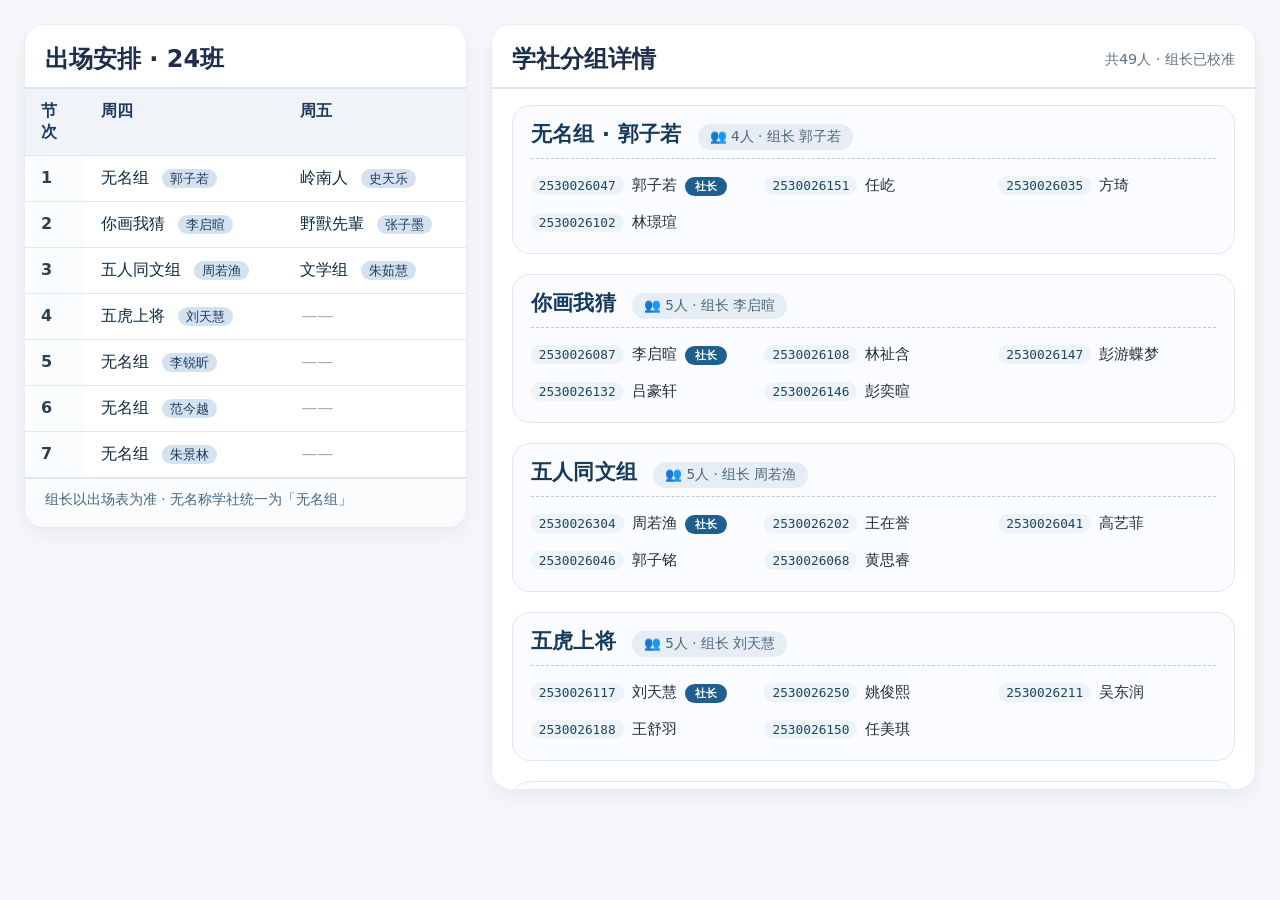
==== index.html @ 10696571 "Rename 出场顺序.html to index.html" ====
<!DOCTYPE html>
<html lang="zh">
<head>
    <meta charset="UTF-8">
    <meta name="viewport" content="width=device-width, initial-scale=1.0">
    <title>1024班 · 学社出场与分组（修正版）</title>
    <style>
        * {
            box-sizing: border-box;
            font-family: system-ui, 'Segoe UI', Roboto, 'Helvetica Neue', sans-serif;
        }
        body {
            background: #f5f7fb;
            margin: 24px;
            display: flex;
            justify-content: center;
        }
        .dashboard {
            max-width: 1400px;
            width: 100%;
            display: flex;
            flex-wrap: wrap;
            gap: 24px;
            align-items: flex-start;
        }
        .schedule-panel {
            flex: 1 1 360px;
            min-width: 320px;
            background: white;
            border-radius: 20px;
            box-shadow: 0 8px 20px rgba(0,0,0,0.05);
            overflow: hidden;
            border: 1px solid #e9eef2;
        }
        .schedule-panel h2 {
            margin: 0;
            padding: 18px 20px 12px;
            font-weight: 600;
            font-size: 1.5rem;
            background: #ffffff;
            border-bottom: 2px solid #dce3e9;
            color: #1e2f4e;
        }
        .schedule-table {
            width: 100%;
            border-collapse: collapse;
            background: white;
        }
        .schedule-table th {
            background: #f0f4f9;
            font-weight: 600;
            color: #1e3a5f;
            padding: 14px 12px;
            font-size: 1rem;
            border-bottom: 2px solid #cbd6e3;
            text-align: left;
        }
        .schedule-table td, .schedule-table th {
            padding: 12px 16px;
            border-bottom: 1px solid #e2e8f0;
            vertical-align: top;
        }
        .schedule-table .time-col {
            font-weight: 600;
            color: #2c3e50;
            width: 60px;
            background-color: #fafcfd;
        }
        .schedule-table .group-name {
            font-weight: 500;
            color: #0b2b40;
        }
        .schedule-table .leader-tag {
            font-size: 0.8rem;
            background: #d4e2f0;
            color: #1e3a5f;
            padding: 2px 8px;
            border-radius: 30px;
            margin-left: 8px;
            white-space: nowrap;
        }
        .empty-cell {
            color: #9aaebb;
            font-style: italic;
        }
        .groups-panel {
            flex: 2 1 600px;
            background: white;
            border-radius: 20px;
            box-shadow: 0 8px 20px rgba(0,0,0,0.05);
            border: 1px solid #e9eef2;
            overflow: hidden;
        }
        .groups-panel h2 {
            margin: 0;
            padding: 18px 20px 12px;
            font-weight: 600;
            font-size: 1.5rem;
            background: #ffffff;
            border-bottom: 2px solid #dce3e9;
            color: #1e2f4e;
            display: flex;
            align-items: center;
            gap: 8px;
        }
        .groups-panel h2 small {
            font-size: 0.9rem;
            font-weight: 400;
            color: #5e7180;
            margin-left: auto;
        }
        .groups-container {
            padding: 16px 20px 24px;
            display: flex;
            flex-direction: column;
            gap: 20px;
            max-height: 700px;
            overflow-y: auto;
        }
        .group-card {
            background: #fafcff;
            border-radius: 18px;
            border: 1px solid #dfe7ef;
            padding: 14px 18px 16px;
        }
        .group-header {
            display: flex;
            align-items: baseline;
            flex-wrap: wrap;
            gap: 8px 16px;
            margin-bottom: 12px;
            border-bottom: 1px dashed #bccbd8;
            padding-bottom: 8px;
        }
        .group-title {
            font-size: 1.3rem;
            font-weight: 700;
            color: #163a5c;
            letter-spacing: 0.3px;
        }
        .group-meta {
            font-size: 0.85rem;
            color: #4a667b;
            background: #e7edf5;
            padding: 4px 12px;
            border-radius: 30px;
        }
        .member-list {
            display: grid;
            grid-template-columns: repeat(auto-fill, minmax(170px, 1fr));
            gap: 8px 16px;
        }
        .member-item {
            display: flex;
            align-items: baseline;
            font-size: 0.95rem;
            padding: 4px 0;
        }
        .member-id {
            font-family: 'SF Mono', 'Menlo', monospace;
            background: #eef3f8;
            padding: 2px 8px;
            border-radius: 20px;
            font-size: 0.8rem;
            color: #1e4660;
            margin-right: 8px;
            white-space: nowrap;
        }
        .member-name {
            font-weight: 500;
            color: #1f2e3c;
        }
        .leader-badge {
            background: #1e5f8e;
            color: white;
            font-size: 0.7rem;
            font-weight: 600;
            padding: 2px 10px;
            border-radius: 30px;
            margin-left: 8px;
            text-transform: uppercase;
            letter-spacing: 0.3px;
        }
        .note-info {
            background: #ecf3fa;
            border-radius: 12px;
            padding: 12px 18px;
            color: #1d4c6e;
            font-size: 0.9rem;
        }
    </style>
</head>
<body>
<div class="dashboard">
    <!-- 左侧：出场表（不变，清晰展示） -->
    <div class="schedule-panel">
        <h2> 出场安排 · 24班</h2>
        <table class="schedule-table">
            <thead>
                <tr><th>节次</th><th>周四</th><th>周五</th></tr>
            </thead>
            <tbody>
                <tr><td class="time-col">1</td><td><span class="group-name">无名组</span> <span class="leader-tag">郭子若</span></td><td><span class="group-name">岭南人</span> <span class="leader-tag">史天乐</span></td></tr>
                <tr><td class="time-col">2</td><td><span class="group-name">你画我猜</span> <span class="leader-tag">李启暄</span></td><td><span class="group-name">野獸先輩</span> <span class="leader-tag">张子墨</span></td></tr>
                <tr><td class="time-col">3</td><td><span class="group-name">五人同文组</span> <span class="leader-tag">周若渔</span></td><td><span class="group-name">文学组</span> <span class="leader-tag">朱茹慧</span></td></tr>
                <tr><td class="time-col">4</td><td><span class="group-name">五虎上将</span> <span class="leader-tag">刘天慧</span></td><td class="empty-cell">——</td></tr>
                <tr><td class="time-col">5</td><td><span class="group-name">无名组</span> <span class="leader-tag">李锐昕</span></td><td class="empty-cell">——</td></tr>
                <tr><td class="time-col">6</td><td><span class="group-name">无名组</span> <span class="leader-tag">范今越</span></td><td class="empty-cell">——</td></tr>
                <tr><td class="time-col">7</td><td><span class="group-name">无名组</span> <span class="leader-tag">朱景林</span></td><td class="empty-cell">——</td></tr>
            </tbody>
        </table>
        <div style="padding: 12px 20px 18px; color: #436684; font-size: 0.85rem; background: #f9fbfd; border-top: 1px solid #dfe6ed;">
             组长以出场表为准 · 无名称学社统一为「无名组」
        </div>
    </div>

    <!-- 右侧：分组详情（修正版） -->
    <div class="groups-panel">
        <h2>
             学社分组详情
            <small>共49人 · 组长已校准</small>
        </h2>
        <div class="groups-container" id="groupsContainer"></div>
    </div>
</div>

<script>
    (function() {
        // ----- 原始数据 (完全依据Excel) -----
        const rawGroups = [
            { society: "文学组", members: [
                { id: "2530026309", name: "周宇鸣", isLeader: true },
                { id: "2530026225", name: "肖高骏", isLeader: false },
                { id: "2530026212", name: "吴昊罡", isLeader: false },
                { id: "2530026316", name: "朱茹慧", isLeader: false },
                { id: "2530026025", name: "代其函", isLeader: false }
            ]},
            { society: "五人同文组", members: [
                { id: "2530026304", name: "周若渔", isLeader: true },
                { id: "2530026202", name: "王在誉", isLeader: false },
                { id: "2530026041", name: "高艺菲", isLeader: false },
                { id: "2530026046", name: "郭子铭", isLeader: false },
                { id: "2530026068", name: "黄思睿", isLeader: false }
            ]},
            { society: "野獸先輩组", members: [
                { id: "2530026291", name: "张子墨", isLeader: true },
                { id: "2530026258", name: "游匡锐", isLeader: false },
                { id: "2530026272", name: "张景皓", isLeader: false },
                { id: "2530026074", name: "黄子轩", isLeader: false },
                { id: "2530026218", name: "吴席之", isLeader: false }
            ]},
            { society: "你画我猜", members: [
                { id: "2530026087", name: "李启暄", isLeader: true },
                { id: "2530026108", name: "林祉含", isLeader: false },
                { id: "2530026147", name: "彭游蝶梦", isLeader: false },
                { id: "2530026132", name: "吕豪轩", isLeader: false },
                { id: "2530026146", name: "彭奕暄", isLeader: false }
            ]},
            { society: "五虎上将", members: [
                { id: "2530026117", name: "刘天慧", isLeader: true },
                { id: "2530026250", name: "姚俊熙", isLeader: false },
                { id: "2530026211", name: "吴东润", isLeader: false },
                { id: "2530026188", name: "王舒羽", isLeader: false },
                { id: "2530026150", name: "任美琪", isLeader: false }
            ]},
            // 待定组1: 范今越(原社长)、钟菁等
            { society: "待定", members: [
                { id: "2530026033", name: "范今越", isLeader: true },
                { id: "2530031422", name: "钟菁", isLeader: false },
                { id: "2530026257", name: "尹茜雯", isLeader: false },
                { id: "2530026015", name: "陈思豫", isLeader: false },
                { id: "2530026003", name: "敖玮", isLeader: false },
                { id: "2430026167", name: "彭希悦", isLeader: false }
            ]},
            // 待定组2: 万靖然(原社长)、朱景林等
            { society: "待定", members: [
                { id: "2530026178", name: "万靖然", isLeader: true },
                { id: "2530026318", name: "朱耀林", isLeader: false },
                { id: "2530026217", name: "吴庭宇", isLeader: false },
                { id: "2530026171", name: "田皓祯", isLeader: false },
                { id: "2530026270", name: "张颢曦", isLeader: false },
                { id: "2530026315", name: "朱景林", isLeader: false }
            ]},
            { society: "岭南人", members: [
                { id: "2530026161", name: "史天乐", isLeader: true },
                { id: "2530026184", name: "王楷翔", isLeader: false },
                { id: "2530026221", name: "夏瑞", isLeader: false },
                { id: "2530026276", name: "张瑞轩", isLeader: false },
                { id: "2530026307", name: "周奕柯", isLeader: false },
                { id: "2530026168", name: "唐嘉聪", isLeader: false }
            ]},
            // 待定组3: 郭子若(原社长)、任屹等
            { society: "待定", members: [
                { id: "2530026047", name: "郭子若", isLeader: true },
                { id: "2530026151", name: "任屹", isLeader: false },
                { id: "2530026035", name: "方琦", isLeader: false },
                { id: "2530026102", name: "林璟瑄", isLeader: false }
            ]},
            // 无学社名称: 李钥昕、童扬智
            { society: "", members: [
                { id: "2530026088", name: "李钥昕", isLeader: false },
                { id: "2530026175", name: "童扬智", isLeader: false }
            ]}
        ];

        // ----- 出场表 (核心权威) -----
        const schedule = [
            { day: '周四', slot: 1, groupLabel: '无名组', leaderName: '郭子若' },
            { day: '周四', slot: 2, groupLabel: '你画我猜', leaderName: '李启暄' },
            { day: '周四', slot: 3, groupLabel: '五人同文组', leaderName: '周若渔' },
            { day: '周四', slot: 4, groupLabel: '五虎上将', leaderName: '刘天慧' },
            { day: '周四', slot: 5, groupLabel: '无名组', leaderName: '李锐昕' },   // 注意：李锐昕学号2530026088，原在无学社组
            { day: '周四', slot: 6, groupLabel: '无名组', leaderName: '范今越' },
            { day: '周四', slot: 7, groupLabel: '无名组', leaderName: '朱景林' },
            { day: '周五', slot: 1, groupLabel: '岭南人', leaderName: '史天乐' },
            { day: '周五', slot: 2, groupLabel: '野獸先輩', leaderName: '张子墨' },
            { day: '周五', slot: 3, groupLabel: '文学组', leaderName: '朱茹慧' }
        ];

        // ---------- 构建姓名到成员对象的映射 ----------
        const allMembersMap = new Map();  // name -> { id, name, originalSociety, originalIsLeader }
        rawGroups.forEach(g => {
            g.members.forEach(m => {
                allMembersMap.set(m.name, {
                    id: m.id,
                    name: m.name,
                    originalSociety: g.society,
                    originalIsLeader: m.isLeader
                });
            });
        });

        // 辅助：根据组长姓名找到其所在的原始小组（返回该组所有成员）
        function findOriginalGroupByLeader(leaderName) {
            for (let g of rawGroups) {
                if (g.members.some(m => m.name === leaderName)) {
                    return g;
                }
            }
            return null;
        }

        const finalGroups = [];
        const usedNames = new Set();  // 已分配到某个出场组的成员

        // ---------- 处理出场表：每个出场创建一个小组 ----------
        schedule.forEach(item => {
            const leader = item.leaderName;
            const displayLabel = item.groupLabel; // "无名组" / "你画我猜" 等

            // 找到组长所在的原始组
            const sourceGroup = findOriginalGroupByLeader(leader);
            
            let groupMembers = [];
            let finalDisplayName = displayLabel;

            if (sourceGroup) {
                // 使用原始组所有成员，并重新设定组长为当前leader
                groupMembers = sourceGroup.members.map(m => ({
                    id: m.id,
                    name: m.name,
                    isLeader: (m.name === leader)   // 以出场表为准
                }));

                // 若原始学社为“待定”或空字符串，统一显示为“无名组 · 组长名”
                if (sourceGroup.society === '待定' || sourceGroup.society === '') {
                    finalDisplayName = `无名组 · ${leader}`;
                } 
            } else {
                // 极端情况：组长不在任何组中（如李锐昕单独出现），则创建只包含组长本人的组，并尝试补充未分配的同原始组成员
                const memberInfo = allMembersMap.get(leader);
                if (memberInfo) {
                    groupMembers = [{ id: memberInfo.id, name: leader, isLeader: true }];
                    // 尝试将与该组长同属一个空白学社的其他未分配成员拉进来（比如李钥昕和童扬智原本一组）
                    const blankGroup = rawGroups.find(g => g.society === '' && g.members.some(m => m.name === leader));
                    if (blankGroup) {
                        blankGroup.members.forEach(m => {
                            if (!usedNames.has(m.name) && m.name !== leader) {
                                groupMembers.push({ id: m.id, name: m.name, isLeader: false });
                            }
                        });
                    }
                } else {
                    console.warn(`组长 ${leader} 在总名单中不存在`);
                    return;
                }
                finalDisplayName = `无名组 · ${leader}`;
            }

            // 标记这些成员已使用
            groupMembers.forEach(m => usedNames.add(m.name));

            finalGroups.push({
                displayName: finalDisplayName,
                members: groupMembers,
                leaderName: leader,
                isFromSchedule: true
            });
        });

        // ---------- 处理剩余未出场成员 ----------
        const remainingMembers = [];
        for (let [name, info] of allMembersMap.entries()) {
            if (!usedNames.has(name)) {
                remainingMembers.push({
                    id: info.id,
                    name: info.name,
                    originalSociety: info.originalSociety,
                    isLeader: info.originalIsLeader
                });
            }
        }

        // 按原始学社聚合剩余成员
        const remainingBySociety = new Map();
        remainingMembers.forEach(m => {
            const soc = m.originalSociety || '未分组';
            if (!remainingBySociety.has(soc)) {
                remainingBySociety.set(soc, []);
            }
            remainingBySociety.get(soc).push(m);
        });

        for (let [soc, members] of remainingBySociety.entries()) {
            if (members.length === 0) continue;
            // 保留原始组长标记
            const leaderMember = members.find(m => m.isLeader) || members[0];
            let display = (soc === '待定' || soc === '未分组') ? `无名组 · ${leaderMember.name}` : soc;
            finalGroups.push({
                displayName: display,
                members: members.map(m => ({ ...m, isLeader: m.name === leaderMember.name })),
                leaderName: leaderMember.name,
                isRemainder: true
            });
        }

      

        // 特殊修正：范今越组应显示为“无名组 · 范今越”，成员必须包含钟菁等人（已包含）
        // 李锐昕组：因李锐昕不在任何常规组，已单独成组，组员包括李钥昕、童扬智，命名为“无名组 · 李锐昕”

        // ---------- 渲染 ----------
        function render() {
            const container = document.getElementById('groupsContainer');
            // 排序：出场组优先，剩余组在后
            const sorted = [...finalGroups].sort((a, b) => {
                if (a.isFromSchedule && !b.isFromSchedule) return -1;
                if (!a.isFromSchedule && b.isFromSchedule) return 1;
                return 0;
            });

            let html = '';
            sorted.forEach(group => {
                const members = group.members;
                if (!members.length) return;
                const leader = members.find(m => m.isLeader) || members[0];
                
                let membersHtml = '';
                members.forEach(m => {
                    membersHtml += `
                        <div class="member-item">
                            <span class="member-id">${m.id}</span>
                            <span class="member-name">${m.name}</span>
                            ${m.isLeader ? '<span class="leader-badge">社长</span>' : ''}
                        </div>
                    `;
                });

                html += `
                    <div class="group-card">
                        <div class="group-header">
                            <span class="group-title">${group.displayName}</span>
                            <span class="group-meta">👥 ${members.length}人 · 组长 ${leader.name}</span>
                        </div>
                        <div class="member-list">${membersHtml}</div>
                    </div>
                `;
            });

            const total = finalGroups.reduce((s, g) => s + g.members.length, 0);
         
            container.innerHTML = html;
        }

        render();
    })();
</script>
</body>
</html>
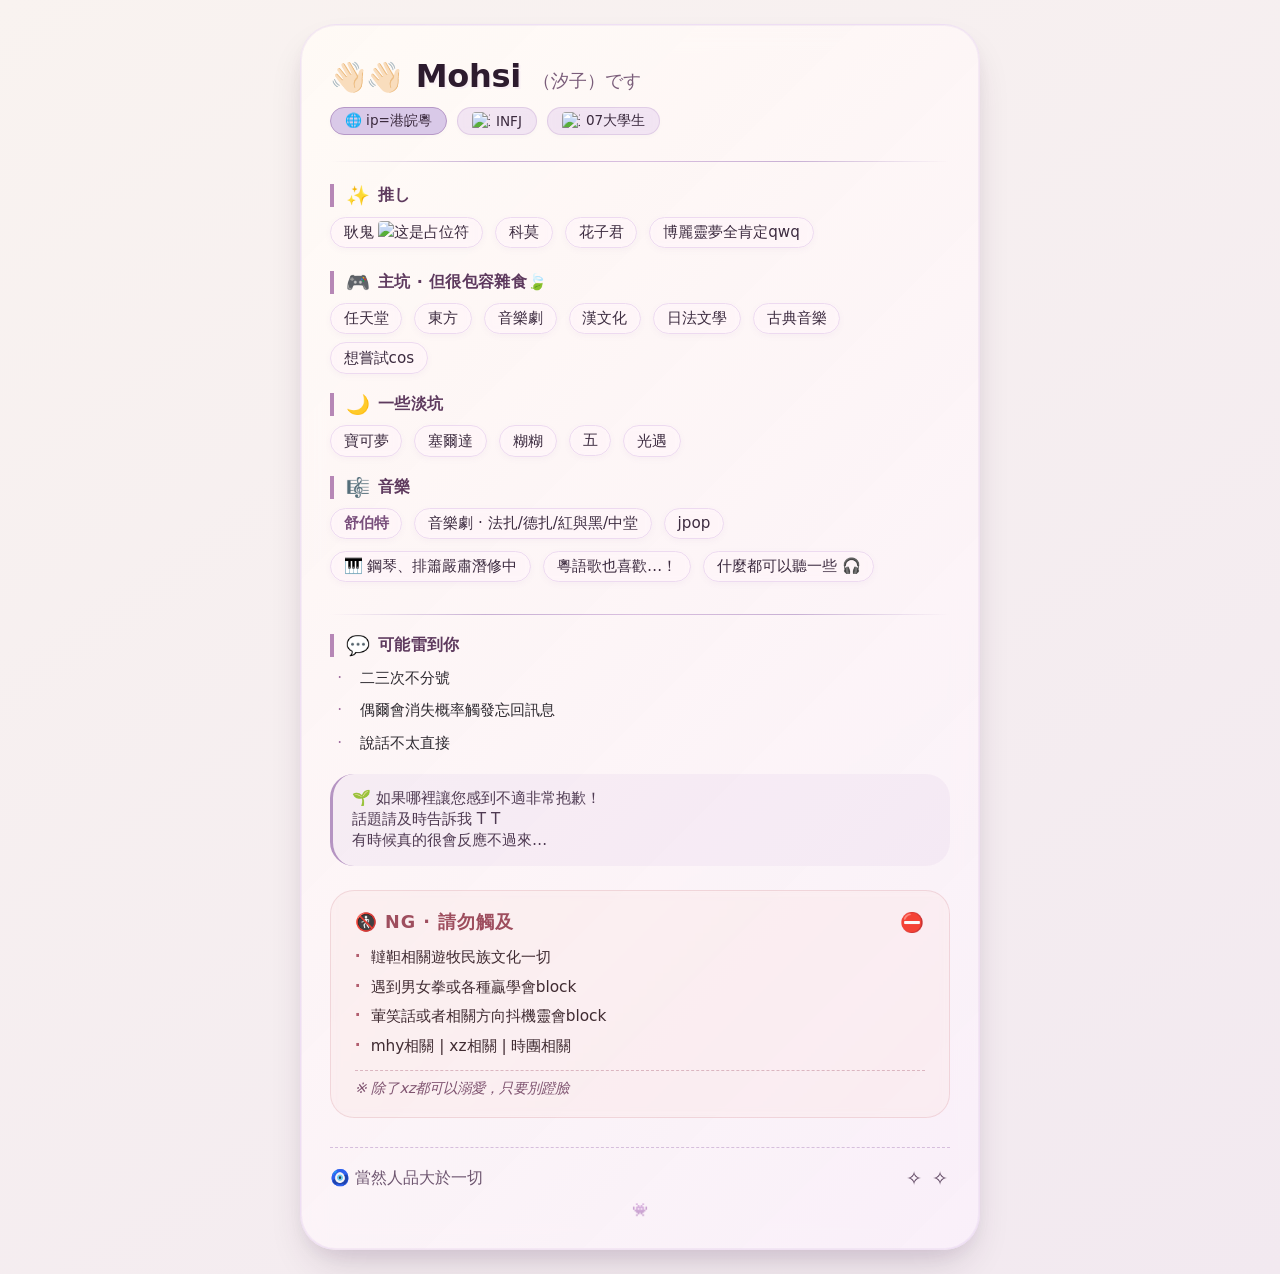
==== commit d1f71c08: "Update index.html" ====
--- a/index.html
+++ b/index.html
@@ -1,489 +1,475 @@
 <!DOCTYPE html>
 <html lang="zh">
 <head>
-    <meta charset="UTF-8">
-    <meta name="viewport" content="width=device-width, initial-scale=1.0">
-    <title>1024班 · 学社出场与分组（修正版）</title>
+  <meta charset="UTF-8">
+  <meta name="viewport" content="width=device-width, initial-scale=1.0, maximum-scale=1.0, user-scalable=yes">
+  <title>Mohsi · 汐子 · 属性条</title>
+<link href="装饰.css"rel ="stylesheet" type="text/css"/>
     <style>
-        * {
-            box-sizing: border-box;
-            font-family: system-ui, 'Segoe UI', Roboto, 'Helvetica Neue', sans-serif;
-        }
-        body {
-            background: #f5f7fb;
-            margin: 24px;
-            display: flex;
-            justify-content: center;
-        }
-        .dashboard {
-            max-width: 1400px;
-            width: 100%;
-            display: flex;
-            flex-wrap: wrap;
-            gap: 24px;
-            align-items: flex-start;
-        }
-        .schedule-panel {
-            flex: 1 1 360px;
-            min-width: 320px;
-            background: white;
-            border-radius: 20px;
-            box-shadow: 0 8px 20px rgba(0,0,0,0.05);
-            overflow: hidden;
-            border: 1px solid #e9eef2;
-        }
-        .schedule-panel h2 {
-            margin: 0;
-            padding: 18px 20px 12px;
-            font-weight: 600;
-            font-size: 1.5rem;
-            background: #ffffff;
-            border-bottom: 2px solid #dce3e9;
-            color: #1e2f4e;
-        }
-        .schedule-table {
-            width: 100%;
-            border-collapse: collapse;
-            background: white;
-        }
-        .schedule-table th {
-            background: #f0f4f9;
-            font-weight: 600;
-            color: #1e3a5f;
-            padding: 14px 12px;
-            font-size: 1rem;
-            border-bottom: 2px solid #cbd6e3;
-            text-align: left;
-        }
-        .schedule-table td, .schedule-table th {
-            padding: 12px 16px;
-            border-bottom: 1px solid #e2e8f0;
-            vertical-align: top;
-        }
-        .schedule-table .time-col {
-            font-weight: 600;
-            color: #2c3e50;
-            width: 60px;
-            background-color: #fafcfd;
-        }
-        .schedule-table .group-name {
-            font-weight: 500;
-            color: #0b2b40;
-        }
-        .schedule-table .leader-tag {
-            font-size: 0.8rem;
-            background: #d4e2f0;
-            color: #1e3a5f;
-            padding: 2px 8px;
-            border-radius: 30px;
-            margin-left: 8px;
-            white-space: nowrap;
-        }
-        .empty-cell {
-            color: #9aaebb;
-            font-style: italic;
-        }
-        .groups-panel {
-            flex: 2 1 600px;
-            background: white;
-            border-radius: 20px;
-            box-shadow: 0 8px 20px rgba(0,0,0,0.05);
-            border: 1px solid #e9eef2;
-            overflow: hidden;
-        }
-        .groups-panel h2 {
-            margin: 0;
-            padding: 18px 20px 12px;
-            font-weight: 600;
-            font-size: 1.5rem;
-            background: #ffffff;
-            border-bottom: 2px solid #dce3e9;
-            color: #1e2f4e;
-            display: flex;
-            align-items: center;
-            gap: 8px;
-        }
-        .groups-panel h2 small {
-            font-size: 0.9rem;
-            font-weight: 400;
-            color: #5e7180;
-            margin-left: auto;
-        }
-        .groups-container {
-            padding: 16px 20px 24px;
-            display: flex;
-            flex-direction: column;
-            gap: 20px;
-            max-height: 700px;
-            overflow-y: auto;
-        }
-        .group-card {
-            background: #fafcff;
-            border-radius: 18px;
-            border: 1px solid #dfe7ef;
-            padding: 14px 18px 16px;
-        }
-        .group-header {
-            display: flex;
-            align-items: baseline;
-            flex-wrap: wrap;
-            gap: 8px 16px;
-            margin-bottom: 12px;
-            border-bottom: 1px dashed #bccbd8;
-            padding-bottom: 8px;
-        }
-        .group-title {
-            font-size: 1.3rem;
-            font-weight: 700;
-            color: #163a5c;
-            letter-spacing: 0.3px;
-        }
-        .group-meta {
-            font-size: 0.85rem;
-            color: #4a667b;
-            background: #e7edf5;
-            padding: 4px 12px;
-            border-radius: 30px;
-        }
-        .member-list {
-            display: grid;
-            grid-template-columns: repeat(auto-fill, minmax(170px, 1fr));
-            gap: 8px 16px;
-        }
-        .member-item {
-            display: flex;
-            align-items: baseline;
-            font-size: 0.95rem;
-            padding: 4px 0;
-        }
-        .member-id {
-            font-family: 'SF Mono', 'Menlo', monospace;
-            background: #eef3f8;
-            padding: 2px 8px;
-            border-radius: 20px;
-            font-size: 0.8rem;
-            color: #1e4660;
-            margin-right: 8px;
-            white-space: nowrap;
-        }
-        .member-name {
-            font-weight: 500;
-            color: #1f2e3c;
-        }
-        .leader-badge {
-            background: #1e5f8e;
-            color: white;
-            font-size: 0.7rem;
-            font-weight: 600;
-            padding: 2px 10px;
-            border-radius: 30px;
-            margin-left: 8px;
-            text-transform: uppercase;
-            letter-spacing: 0.3px;
-        }
-        .note-info {
-            background: #ecf3fa;
-            border-radius: 12px;
-            padding: 12px 18px;
-            color: #1d4c6e;
-            font-size: 0.9rem;
-        }
+        
+    * {
+      margin: 0;
+      padding: 0;
+      box-sizing: border-box;
+    }
+
+    body {
+      background: linear-gradient(145deg, #f9f3f0 0%, #f2e9f0 100%);
+      min-height: 100vh;
+      display: flex;
+      align-items: center;
+      justify-content: center;
+      font-family: 'Inter', 'Noto Sans TC', 'Segoe UI', 'Helvetica Neue', system-ui, sans-serif;
+      padding: 1.5rem;
+      margin: 0;
+    }
+
+    /* 主卡片 —— 温柔、通透、带一点点灵梦式的结界感 */
+    .profile-card {
+      max-width: 680px;
+      width: 100%;
+      background: rgba(255, 255, 255, 0.85);
+      backdrop-filter: blur(12px);
+      -webkit-backdrop-filter: blur(12px);
+      background: linear-gradient(135deg, rgba(255, 250, 245, 0.95) 0%, rgba(250, 240, 250, 0.9) 100%);
+      border-radius: 36px;
+      box-shadow: 0 20px 40px -12px rgba(60, 30, 60, 0.2), 0 8px 24px -8px rgba(100, 60, 120, 0.1), 0 0 0 1px rgba(200, 170, 220, 0.15) inset;
+      padding: 2rem 1.8rem 2rem 1.8rem;
+      transition: all 0.2s ease;
+      border: 1px solid rgba(210, 180, 230, 0.3);
+    }
+
+    /* 所有标题样式一致 */
+    .section-title {
+      font-weight: 600;
+      font-size: 1rem;
+      letter-spacing: 0.02em;
+      margin-bottom: 0.6rem;
+      color: #5e3a5e;
+      display: flex;
+      align-items: center;
+      gap: 8px;
+      border-left: 4px solid #b687b6;
+      padding-left: 12px;
+    }
+
+    .section-title i {
+      font-style: normal;
+      font-size: 1.2rem;
+    }
+
+    /* 头部区域：名字 + 基本身份 */
+    .header-row {
+      display: flex;
+      flex-wrap: wrap;
+      align-items: baseline;
+      justify-content: space-between;
+      margin-bottom: 0.75rem;
+    }
+
+    .name-pronounce {
+      display: flex;
+      flex-wrap: wrap;
+      align-items: baseline;
+      gap: 6px 10px;
+    }
+
+    .main-name {
+      font-size: 2rem;
+      font-weight: 600;
+      color: #2d1b2e;
+      line-height: 1.2;
+      letter-spacing: -0.01em;
+      text-shadow: 2px 2px 0 rgba(230, 200, 240, 0.2);
+    }
+
+    .sub-name {
+      font-size: 1.1rem;
+      font-weight: 400;
+      color: #7a5d7a;
+      margin-left: 2px;
+    }
+
+    .wave-emoji {
+      font-size: 1.8rem;
+      margin-right: 4px;
+    }
+
+    .badge-group {
+      display: flex;
+      flex-wrap: wrap;
+      align-items: center;
+      gap: 8px 10px;
+      margin-top: 4px;
+    }
+
+    .badge {
+      background: rgba(230, 210, 240, 0.5);
+      backdrop-filter: blur(4px);
+      -webkit-backdrop-filter: blur(4px);
+      padding: 4px 14px;
+      border-radius: 40px;
+      font-size: 0.85rem;
+      font-weight: 500;
+      color: #3b2a3e;
+      border: 1px solid rgba(170, 130, 190, 0.25);
+      box-shadow: 0 2px 4px rgba(0,0,0,0.02);
+      white-space: nowrap;
+      display: inline-flex;
+      align-items: center;
+      gap: 6px;
+    }
+
+    /* 校徽图片样式 — 与文字自然对齐 */
+    .badge-logo {
+      width: 18px;
+      height: 18px;
+      object-fit: contain;
+      border-radius: 4px;  /* 若校徽为方形可微调 */
+      vertical-align: middle;
+    }
+
+    .ip-badge {
+      background: #d9c9e8;
+      border-color: #b698c7;
+    }
+
+    /* 分隔线 — 纤细但存在感刚好 */
+    .divider {
+      margin: 1.6rem 0 1.4rem 0;
+      height: 1px;
+      background: linear-gradient(90deg, transparent, #c8b0d4, #dac0e0, #c8b0d4, transparent);
+      border: 0;
+    }
+
+    /* 兴趣标签组 — 像浮在纸上的小贴纸 */
+    .tag-cloud {
+      display: flex;
+      flex-wrap: wrap;
+      align-items: center;
+      gap: 8px 12px;
+      margin-bottom: 0.2rem;
+    }
+
+    .tag-item {
+      background: rgba(255, 245, 250, 0.7);
+      padding: 0.2rem 0.8rem;
+      border-radius: 30px;
+      font-size: 0.95rem;
+      color: #3d2c40;
+      border: 1px solid #eddaf0;
+      backdrop-filter: blur(4px);
+      -webkit-backdrop-filter: blur(4px);
+      box-shadow: 0 2px 6px rgba(140, 90, 150, 0.05);
+      transition: all 0.1s ease;
+      line-height: 1.5;
+    }
+
+    .tag-item strong {
+      font-weight: 600;
+      color: #794f7c;
+    }
+
+    /* 特殊箭头符号保留原样 */
+    .arrow-bullet {
+      margin-right: 4px;
+      font-size: 1.1em;
+    }
+
+    /* 列表块（雷区 / 提示） */
+    .note-list {
+      list-style: none;
+      margin-top: 0.25rem;
+    }
+
+    .note-list li {
+      margin-bottom: 0.6rem;
+      display: flex;
+      align-items: flex-start;
+      gap: 10px;
+      font-size: 0.96rem;
+      color: #2e2a30;
+      line-height: 1.5;
+    }
+
+    .bullet-icon {
+      display: inline-block;
+      width: 20px;
+      text-align: center;
+      color: #a170a1;
+      font-weight: 500;
+    }
+
+    .soft-warning {
+      background: rgba(240, 225, 240, 0.5);
+      border-radius: 18px;
+      padding: 0.2rem 1rem 0.2rem 0.8rem;
+    }
+
+    /* NG区域特殊底色 —— 温柔的红色警示，但保持边界感 */
+    .ng-block {
+      background: rgba(250, 230, 230, 0.4);
+      border-radius: 24px;
+      padding: 1.2rem 1.5rem;
+      margin-top: 0.8rem;
+      margin-bottom: 1.2rem;
+      border: 1px solid rgba(210, 140, 150, 0.25);
+      backdrop-filter: blur(4px);
+    }
+
+    .ng-title {
+      font-weight: 700;
+      color: #9e4e5e;
+      letter-spacing: 1px;
+      margin-bottom: 0.8rem;
+      font-size: 1.1rem;
+      display: flex;
+      align-items: center;
+      gap: 6px;
+    }
+
+    .ng-item {
+      display: flex;
+      margin-bottom: 0.55rem;
+      font-size: 0.96rem;
+      color: #402c32;
+    }
+
+    .ng-marker {
+      color: #b15e6e;
+      margin-right: 10px;
+      font-weight: 600;
+    }
+
+    .ng-footnote {
+      margin-top: 0.8rem;
+      padding-top: 0.5rem;
+      font-size: 0.9rem;
+      color: #7f5470;
+      border-top: 1px dashed #dbb6c0;
+      font-style: italic;
+    }
+
+    /* 道歉/软提示区域 */
+    .apology-text {
+      background: rgba(220, 200, 230, 0.2);
+      padding: 0.9rem 1.2rem;
+      border-radius: 24px;
+      margin: 1.2rem 0 1.5rem 0;
+      font-size: 0.95rem;
+      color: #4f3a52;
+      border-left: 3px solid #b594c2;
+    }
+
+    /* 结尾语 */
+    .footer-note {
+      margin-top: 1.8rem;
+      text-align: right;
+      font-size: 1rem;
+      font-weight: 400;
+      color: #5f4662;
+      border-top: 1px dashed #d6bedd;
+      padding-top: 1.2rem;
+      display: flex;
+      justify-content: space-between;
+      align-items: center;
+    }
+
+    .footer-note span:first-child {
+      font-weight: 500;
+      opacity: 0.9;
+    }
+
+    .footer-note .heart-deco {
+      font-size: 1.2rem;
+      letter-spacing: 2px;
+    }
+
+    /* 响应式小调整 */
+    @media (max-width: 480px) {
+      body {
+        padding: 0.8rem;
+      }
+      .profile-card {
+        padding: 1.5rem 1.2rem;
+        border-radius: 28px;
+      }
+      .main-name {
+        font-size: 1.8rem;
+      }
+      .badge {
+        padding: 4px 10px;
+        font-size: 0.8rem;
+      }
+      .ng-block {
+        padding: 1rem 1.2rem;
+      }
+    }
+
+    /* 保留所有原始箭头/表情 */
+    .preserve-emoji {
+      font-size: 1.1em;
+    }
+
+    /* 用于强制换行但保留格式 */
+    .inline-code {
+      background: transparent;
+    }
+
+    /* 小彩蛋：耿鬼暗影感 */
+    .ghost-glow {
+      transition: all 0.2s;
+    }
+
     </style>
 </head>
 <body>
-<div class="dashboard">
-    <!-- 左侧：出场表（不变，清晰展示） -->
-    <div class="schedule-panel">
-        <h2> 出场安排 · 24班</h2>
-        <table class="schedule-table">
-            <thead>
-                <tr><th>节次</th><th>周四</th><th>周五</th></tr>
-            </thead>
-            <tbody>
-                <tr><td class="time-col">1</td><td><span class="group-name">无名组</span> <span class="leader-tag">郭子若</span></td><td><span class="group-name">岭南人</span> <span class="leader-tag">史天乐</span></td></tr>
-                <tr><td class="time-col">2</td><td><span class="group-name">你画我猜</span> <span class="leader-tag">李启暄</span></td><td><span class="group-name">野獸先輩</span> <span class="leader-tag">张子墨</span></td></tr>
-                <tr><td class="time-col">3</td><td><span class="group-name">五人同文组</span> <span class="leader-tag">周若渔</span></td><td><span class="group-name">文学组</span> <span class="leader-tag">朱茹慧</span></td></tr>
-                <tr><td class="time-col">4</td><td><span class="group-name">五虎上将</span> <span class="leader-tag">刘天慧</span></td><td class="empty-cell">——</td></tr>
-                <tr><td class="time-col">5</td><td><span class="group-name">无名组</span> <span class="leader-tag">李锐昕</span></td><td class="empty-cell">——</td></tr>
-                <tr><td class="time-col">6</td><td><span class="group-name">无名组</span> <span class="leader-tag">范今越</span></td><td class="empty-cell">——</td></tr>
-                <tr><td class="time-col">7</td><td><span class="group-name">无名组</span> <span class="leader-tag">朱景林</span></td><td class="empty-cell">——</td></tr>
-            </tbody>
-        </table>
-        <div style="padding: 12px 20px 18px; color: #436684; font-size: 0.85rem; background: #f9fbfd; border-top: 1px solid #dfe6ed;">
-             组长以出场表为准 · 无名称学社统一为「无名组」
-        </div>
-    </div>
-
-    <!-- 右侧：分组详情（修正版） -->
-    <div class="groups-panel">
-        <h2>
-             学社分组详情
-            <small>共49人 · 组长已校准</small>
-        </h2>
-        <div class="groups-container" id="groupsContainer"></div>
-    </div>
+<div class="profile-card">
+
+  <!-- 头部：打招呼 + 基本身份 -->
+  <div class="header-row">
+    <div class="name-pronounce">
+      <span class="wave-emoji">👋🏻👋🏻</span>
+      <span class="main-name">Mohsi</span>
+      <span class="sub-name">（汐子）です</span>
+    </div>
+  </div>
+
+  <div class="badge-group">
+    <span class="badge ip-badge">🌐 ip=港皖粵</span>
+
+    <span class="badge">
+      <img class="badge-logo" src="绿老头.png" alt="这是占位符" >
+      INFJ
+    </span>
+
+    <span class="badge">
+      <img class="badge-logo" src="hkbu校徽.png" alt="这是占位符" >
+      07大學生
+    </span>
+
+  </div>
+
+  <!-- 分割线 — 轻量分隔 -->
+  <div class="divider"></div>
+
+  <!-- 推し · 主推 -->
+  <div class="section-title">
+    <i>✨</i> 推し
+  </div>
+  <div class="tag-cloud">
+    <span class="tag-item">耿鬼 
+      <img class="badge-logo" src="耿鬼.png" alt="这是占位符" >
+    </span>
+    <span class="tag-item">科莫</span>
+    <span class="tag-item">花子君</span>
+    <span class="tag-item">博麗靈夢全肯定qwq</span>
+  </div>
+
+  <!-- 主坑 -->
+  <div style="margin-top: 1.4rem;">
+    <div class="section-title">
+      <i>🎮</i> 主坑 · 但很包容雜食🍃
+    </div>
+    <div class="tag-cloud">
+      <span class="tag-item">任天堂</span>
+      <span class="tag-item">東方</span>
+      <span class="tag-item">音樂劇</span>
+      <span class="tag-item">漢文化</span>
+      <span class="tag-item">日法文學</span>
+      <span class="tag-item">古典音樂</span>
+      <span class="tag-item">想嘗試cos</span>
+      
+    </div>
+  </div>
+
+  <!-- 淡坑 -->
+  <div style="margin-top: 1.2rem;">
+    <div class="section-title">
+      <i>🌙</i> 一些淡坑
+    </div>
+    <div class="tag-cloud">
+      <span class="tag-item">寶可夢</span>
+      <span class="tag-item">塞爾達</span>
+      <span class="tag-item">糊糊</span>
+      <span class="tag-item">五</span>
+      <span class="tag-item">光遇</span>
+    </div>
+  </div>
+
+  <!-- 音乐 嘻嘻-->
+  <div style="margin-top: 1.2rem;">
+    <div class="section-title">
+      <i>🎼</i> 音樂
+    </div>
+    <div style="display: flex; flex-direction: column; gap: 0.5rem;">
+      <div class="tag-cloud">
+        <span class="tag-item"><strong>舒伯特</strong></span>
+        <span class="tag-item">音樂劇 · 法扎/德扎/紅與黑/中堂</span>
+        <span class="tag-item">jpop</span>
+      </div>
+      <div class="tag-cloud">
+        <span class="tag-item">🎹 鋼琴、排簫嚴肅潛修中</span>
+        <span class="tag-item">粵語歌也喜歡…！</span>
+        <span class="tag-item">什麼都可以聽一些 🎧</span>
+      </div>
+    </div>
+  </div>
+
+  <!-- 分割 · 严肃社交边界！ -->
+  <div class="divider" style="margin: 1.8rem 0 1.2rem;"></div>
+
+  <!-- 可能雷到你 · 警告 （超凶-->
+  <div class="section-title">
+    <i>💬</i> 可能雷到你
+  </div>
+  <ul class="note-list" style="margin-bottom: 0.2rem;">
+    <li><span class="bullet-icon">·</span> 二三次不分號</li>
+    <li><span class="bullet-icon">·</span> 偶爾會消失概率觸發忘回訊息</li>
+    <li><span class="bullet-icon">·</span> 說話不太直接</li>
+  </ul>
+
+  <!-- 预警 -->
+  <div class="apology-text">
+    🌱 如果哪裡讓您感到不適非常抱歉！<br>
+    話題請及時告訴我 T T <br>
+    有時候真的很會反應不過來…
+  </div>
+
+  <!-- NG 区域 — 明确边界 但还是好好先生哦 -->
+  <div class="ng-block">
+    <div class="ng-title">
+      <span>🚷 NG · 請勿觸及</span>
+      <span style="font-size:1.2rem; margin-left: auto;">⛔</span>
+    </div>
+    <div class="ng-item">
+      <span class="ng-marker">·</span> 韃靼相關遊牧民族文化一切
+    </div>
+    <div class="ng-item">
+      <span class="ng-marker">·</span> 遇到男女拳或各種贏學會block
+    </div>
+    <div class="ng-item">
+      <span class="ng-marker">·</span> 葷笑話或者相關方向抖機靈會block
+    </div>
+    <div class="ng-item">
+      <span class="ng-marker">·</span> mhy相關 | xz相關 | 時團相關
+    </div>
+    <div class="ng-footnote">
+      ※ 除了xz都可以溺愛，只要別蹬臉
+    </div>
+  </div>
+
+  <!-- 人品 + -->
+  <div class="footer-note">
+    <span>🧿 當然人品大於一切</span>
+    <span class="heart-deco">✧ ✧</span>
+  </div>
+
+  <div style="margin-top: 12px; font-size: 0.8rem; opacity: 0.55; text-align: center; letter-spacing: 1px; color: #7a5f7a;">
+    👾
+  </div>
+
 </div>
 
-<script>
-    (function() {
-        // ----- 原始数据 (完全依据Excel) -----
-        const rawGroups = [
-            { society: "文学组", members: [
-                { id: "2530026309", name: "周宇鸣", isLeader: true },
-                { id: "2530026225", name: "肖高骏", isLeader: false },
-                { id: "2530026212", name: "吴昊罡", isLeader: false },
-                { id: "2530026316", name: "朱茹慧", isLeader: false },
-                { id: "2530026025", name: "代其函", isLeader: false }
-            ]},
-            { society: "五人同文组", members: [
-                { id: "2530026304", name: "周若渔", isLeader: true },
-                { id: "2530026202", name: "王在誉", isLeader: false },
-                { id: "2530026041", name: "高艺菲", isLeader: false },
-                { id: "2530026046", name: "郭子铭", isLeader: false },
-                { id: "2530026068", name: "黄思睿", isLeader: false }
-            ]},
-            { society: "野獸先輩组", members: [
-                { id: "2530026291", name: "张子墨", isLeader: true },
-                { id: "2530026258", name: "游匡锐", isLeader: false },
-                { id: "2530026272", name: "张景皓", isLeader: false },
-                { id: "2530026074", name: "黄子轩", isLeader: false },
-                { id: "2530026218", name: "吴席之", isLeader: false }
-            ]},
-            { society: "你画我猜", members: [
-                { id: "2530026087", name: "李启暄", isLeader: true },
-                { id: "2530026108", name: "林祉含", isLeader: false },
-                { id: "2530026147", name: "彭游蝶梦", isLeader: false },
-                { id: "2530026132", name: "吕豪轩", isLeader: false },
-                { id: "2530026146", name: "彭奕暄", isLeader: false }
-            ]},
-            { society: "五虎上将", members: [
-                { id: "2530026117", name: "刘天慧", isLeader: true },
-                { id: "2530026250", name: "姚俊熙", isLeader: false },
-                { id: "2530026211", name: "吴东润", isLeader: false },
-                { id: "2530026188", name: "王舒羽", isLeader: false },
-                { id: "2530026150", name: "任美琪", isLeader: false }
-            ]},
-            // 待定组1: 范今越(原社长)、钟菁等
-            { society: "待定", members: [
-                { id: "2530026033", name: "范今越", isLeader: true },
-                { id: "2530031422", name: "钟菁", isLeader: false },
-                { id: "2530026257", name: "尹茜雯", isLeader: false },
-                { id: "2530026015", name: "陈思豫", isLeader: false },
-                { id: "2530026003", name: "敖玮", isLeader: false },
-                { id: "2430026167", name: "彭希悦", isLeader: false }
-            ]},
-            // 待定组2: 万靖然(原社长)、朱景林等
-            { society: "待定", members: [
-                { id: "2530026178", name: "万靖然", isLeader: true },
-                { id: "2530026318", name: "朱耀林", isLeader: false },
-                { id: "2530026217", name: "吴庭宇", isLeader: false },
-                { id: "2530026171", name: "田皓祯", isLeader: false },
-                { id: "2530026270", name: "张颢曦", isLeader: false },
-                { id: "2530026315", name: "朱景林", isLeader: false }
-            ]},
-            { society: "岭南人", members: [
-                { id: "2530026161", name: "史天乐", isLeader: true },
-                { id: "2530026184", name: "王楷翔", isLeader: false },
-                { id: "2530026221", name: "夏瑞", isLeader: false },
-                { id: "2530026276", name: "张瑞轩", isLeader: false },
-                { id: "2530026307", name: "周奕柯", isLeader: false },
-                { id: "2530026168", name: "唐嘉聪", isLeader: false }
-            ]},
-            // 待定组3: 郭子若(原社长)、任屹等
-            { society: "待定", members: [
-                { id: "2530026047", name: "郭子若", isLeader: true },
-                { id: "2530026151", name: "任屹", isLeader: false },
-                { id: "2530026035", name: "方琦", isLeader: false },
-                { id: "2530026102", name: "林璟瑄", isLeader: false }
-            ]},
-            // 无学社名称: 李钥昕、童扬智
-            { society: "", members: [
-                { id: "2530026088", name: "李钥昕", isLeader: false },
-                { id: "2530026175", name: "童扬智", isLeader: false }
-            ]}
-        ];
-
-        // ----- 出场表 (核心权威) -----
-        const schedule = [
-            { day: '周四', slot: 1, groupLabel: '无名组', leaderName: '郭子若' },
-            { day: '周四', slot: 2, groupLabel: '你画我猜', leaderName: '李启暄' },
-            { day: '周四', slot: 3, groupLabel: '五人同文组', leaderName: '周若渔' },
-            { day: '周四', slot: 4, groupLabel: '五虎上将', leaderName: '刘天慧' },
-            { day: '周四', slot: 5, groupLabel: '无名组', leaderName: '李锐昕' },   // 注意：李锐昕学号2530026088，原在无学社组
-            { day: '周四', slot: 6, groupLabel: '无名组', leaderName: '范今越' },
-            { day: '周四', slot: 7, groupLabel: '无名组', leaderName: '朱景林' },
-            { day: '周五', slot: 1, groupLabel: '岭南人', leaderName: '史天乐' },
-            { day: '周五', slot: 2, groupLabel: '野獸先輩', leaderName: '张子墨' },
-            { day: '周五', slot: 3, groupLabel: '文学组', leaderName: '朱茹慧' }
-        ];
-
-        // ---------- 构建姓名到成员对象的映射 ----------
-        const allMembersMap = new Map();  // name -> { id, name, originalSociety, originalIsLeader }
-        rawGroups.forEach(g => {
-            g.members.forEach(m => {
-                allMembersMap.set(m.name, {
-                    id: m.id,
-                    name: m.name,
-                    originalSociety: g.society,
-                    originalIsLeader: m.isLeader
-                });
-            });
-        });
-
-        // 辅助：根据组长姓名找到其所在的原始小组（返回该组所有成员）
-        function findOriginalGroupByLeader(leaderName) {
-            for (let g of rawGroups) {
-                if (g.members.some(m => m.name === leaderName)) {
-                    return g;
-                }
-            }
-            return null;
-        }
-
-        const finalGroups = [];
-        const usedNames = new Set();  // 已分配到某个出场组的成员
-
-        // ---------- 处理出场表：每个出场创建一个小组 ----------
-        schedule.forEach(item => {
-            const leader = item.leaderName;
-            const displayLabel = item.groupLabel; // "无名组" / "你画我猜" 等
-
-            // 找到组长所在的原始组
-            const sourceGroup = findOriginalGroupByLeader(leader);
-            
-            let groupMembers = [];
-            let finalDisplayName = displayLabel;
-
-            if (sourceGroup) {
-                // 使用原始组所有成员，并重新设定组长为当前leader
-                groupMembers = sourceGroup.members.map(m => ({
-                    id: m.id,
-                    name: m.name,
-                    isLeader: (m.name === leader)   // 以出场表为准
-                }));
-
-                // 若原始学社为“待定”或空字符串，统一显示为“无名组 · 组长名”
-                if (sourceGroup.society === '待定' || sourceGroup.society === '') {
-                    finalDisplayName = `无名组 · ${leader}`;
-                } 
-            } else {
-                // 极端情况：组长不在任何组中（如李锐昕单独出现），则创建只包含组长本人的组，并尝试补充未分配的同原始组成员
-                const memberInfo = allMembersMap.get(leader);
-                if (memberInfo) {
-                    groupMembers = [{ id: memberInfo.id, name: leader, isLeader: true }];
-                    // 尝试将与该组长同属一个空白学社的其他未分配成员拉进来（比如李钥昕和童扬智原本一组）
-                    const blankGroup = rawGroups.find(g => g.society === '' && g.members.some(m => m.name === leader));
-                    if (blankGroup) {
-                        blankGroup.members.forEach(m => {
-                            if (!usedNames.has(m.name) && m.name !== leader) {
-                                groupMembers.push({ id: m.id, name: m.name, isLeader: false });
-                            }
-                        });
-                    }
-                } else {
-                    console.warn(`组长 ${leader} 在总名单中不存在`);
-                    return;
-                }
-                finalDisplayName = `无名组 · ${leader}`;
-            }
-
-            // 标记这些成员已使用
-            groupMembers.forEach(m => usedNames.add(m.name));
-
-            finalGroups.push({
-                displayName: finalDisplayName,
-                members: groupMembers,
-                leaderName: leader,
-                isFromSchedule: true
-            });
-        });
-
-        // ---------- 处理剩余未出场成员 ----------
-        const remainingMembers = [];
-        for (let [name, info] of allMembersMap.entries()) {
-            if (!usedNames.has(name)) {
-                remainingMembers.push({
-                    id: info.id,
-                    name: info.name,
-                    originalSociety: info.originalSociety,
-                    isLeader: info.originalIsLeader
-                });
-            }
-        }
-
-        // 按原始学社聚合剩余成员
-        const remainingBySociety = new Map();
-        remainingMembers.forEach(m => {
-            const soc = m.originalSociety || '未分组';
-            if (!remainingBySociety.has(soc)) {
-                remainingBySociety.set(soc, []);
-            }
-            remainingBySociety.get(soc).push(m);
-        });
-
-        for (let [soc, members] of remainingBySociety.entries()) {
-            if (members.length === 0) continue;
-            // 保留原始组长标记
-            const leaderMember = members.find(m => m.isLeader) || members[0];
-            let display = (soc === '待定' || soc === '未分组') ? `无名组 · ${leaderMember.name}` : soc;
-            finalGroups.push({
-                displayName: display,
-                members: members.map(m => ({ ...m, isLeader: m.name === leaderMember.name })),
-                leaderName: leaderMember.name,
-                isRemainder: true
-            });
-        }
-
-      
-
-        // 特殊修正：范今越组应显示为“无名组 · 范今越”，成员必须包含钟菁等人（已包含）
-        // 李锐昕组：因李锐昕不在任何常规组，已单独成组，组员包括李钥昕、童扬智，命名为“无名组 · 李锐昕”
-
-        // ---------- 渲染 ----------
-        function render() {
-            const container = document.getElementById('groupsContainer');
-            // 排序：出场组优先，剩余组在后
-            const sorted = [...finalGroups].sort((a, b) => {
-                if (a.isFromSchedule && !b.isFromSchedule) return -1;
-                if (!a.isFromSchedule && b.isFromSchedule) return 1;
-                return 0;
-            });
-
-            let html = '';
-            sorted.forEach(group => {
-                const members = group.members;
-                if (!members.length) return;
-                const leader = members.find(m => m.isLeader) || members[0];
-                
-                let membersHtml = '';
-                members.forEach(m => {
-                    membersHtml += `
-                        <div class="member-item">
-                            <span class="member-id">${m.id}</span>
-                            <span class="member-name">${m.name}</span>
-                            ${m.isLeader ? '<span class="leader-badge">社长</span>' : ''}
-                        </div>
-                    `;
-                });
-
-                html += `
-                    <div class="group-card">
-                        <div class="group-header">
-                            <span class="group-title">${group.displayName}</span>
-                            <span class="group-meta">👥 ${members.length}人 · 组长 ${leader.name}</span>
-                        </div>
-                        <div class="member-list">${membersHtml}</div>
-                    </div>
-                `;
-            });
-
-            const total = finalGroups.reduce((s, g) => s + g.members.length, 0);
-         
-            container.innerHTML = html;
-        }
-
-        render();
-    })();
-</script>
 </body>
 </html>
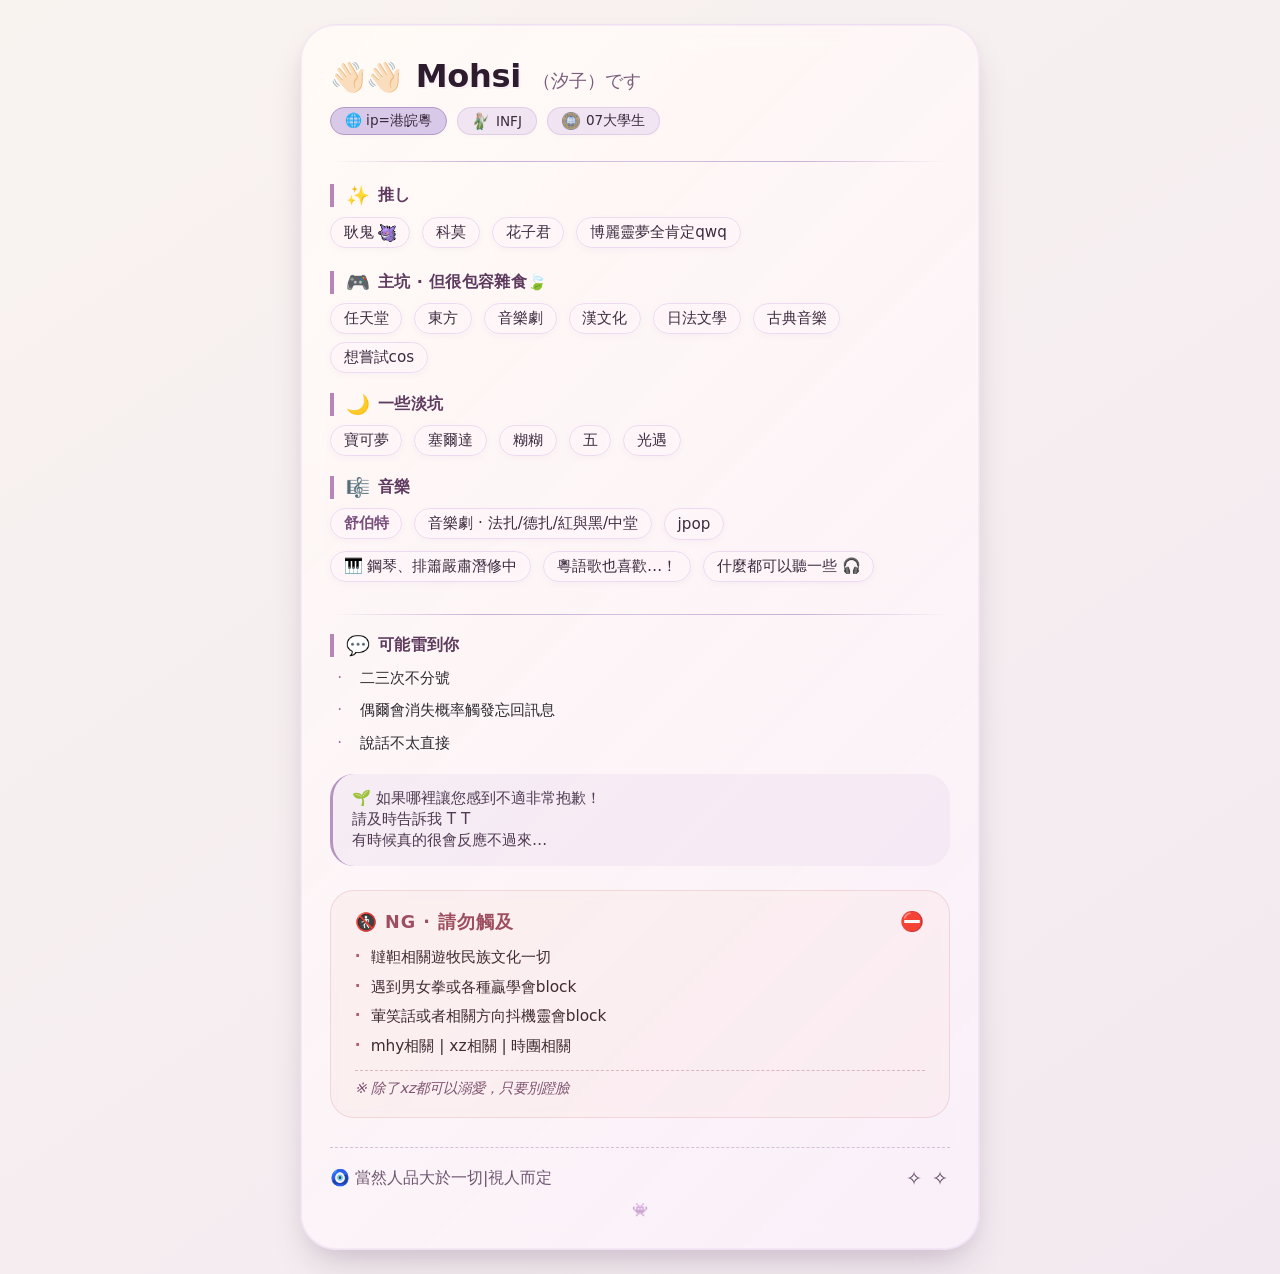
==== commit 07d8f587: "Update index.html" ====
--- a/index.html
+++ b/index.html
@@ -432,7 +432,7 @@
   <!-- 预警 -->
   <div class="apology-text">
     🌱 如果哪裡讓您感到不適非常抱歉！<br>
-    話題請及時告訴我 T T <br>
+    請及時告訴我 T T <br>
     有時候真的很會反應不過來…
   </div>
 
@@ -461,7 +461,7 @@
 
   <!-- 人品 + -->
   <div class="footer-note">
-    <span>🧿 當然人品大於一切</span>
+    <span>🧿 當然人品大於一切|視人而定</span>
     <span class="heart-deco">✧ ✧</span>
   </div>
 
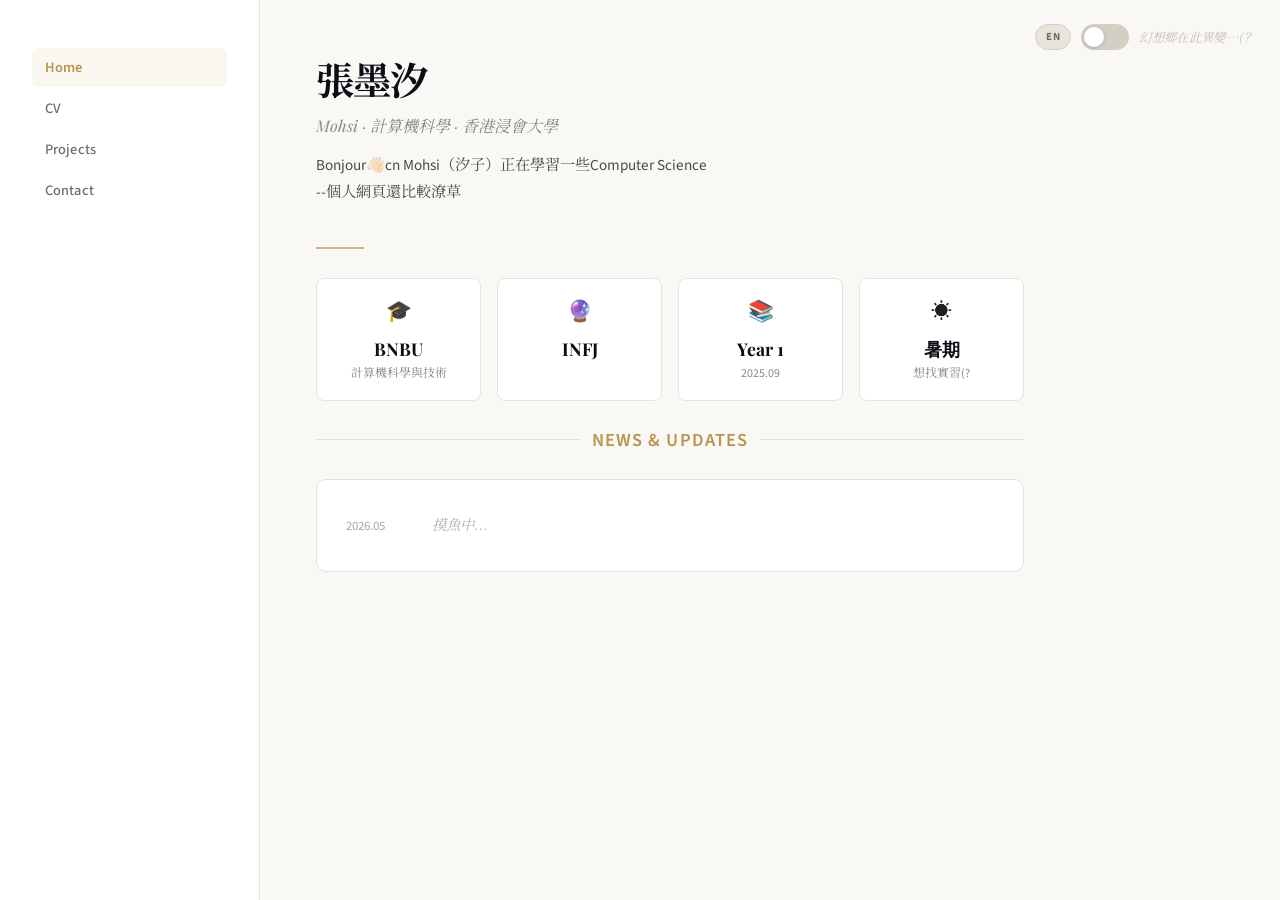
==== commit 626c5703: "index.html" ====
--- a/index.html
+++ b/index.html
@@ -1,475 +1,1163 @@
 <!DOCTYPE html>
 <html lang="zh">
 <head>
-  <meta charset="UTF-8">
-  <meta name="viewport" content="width=device-width, initial-scale=1.0, maximum-scale=1.0, user-scalable=yes">
-  <title>Mohsi · 汐子 · 属性条</title>
-<link href="装饰.css"rel ="stylesheet" type="text/css"/>
-    <style>
-        
-    * {
-      margin: 0;
-      padding: 0;
-      box-sizing: border-box;
-    }
-
-    body {
-      background: linear-gradient(145deg, #f9f3f0 0%, #f2e9f0 100%);
-      min-height: 100vh;
-      display: flex;
-      align-items: center;
-      justify-content: center;
-      font-family: 'Inter', 'Noto Sans TC', 'Segoe UI', 'Helvetica Neue', system-ui, sans-serif;
-      padding: 1.5rem;
-      margin: 0;
-    }
-
-    /* 主卡片 —— 温柔、通透、带一点点灵梦式的结界感 */
-    .profile-card {
-      max-width: 680px;
-      width: 100%;
-      background: rgba(255, 255, 255, 0.85);
-      backdrop-filter: blur(12px);
-      -webkit-backdrop-filter: blur(12px);
-      background: linear-gradient(135deg, rgba(255, 250, 245, 0.95) 0%, rgba(250, 240, 250, 0.9) 100%);
-      border-radius: 36px;
-      box-shadow: 0 20px 40px -12px rgba(60, 30, 60, 0.2), 0 8px 24px -8px rgba(100, 60, 120, 0.1), 0 0 0 1px rgba(200, 170, 220, 0.15) inset;
-      padding: 2rem 1.8rem 2rem 1.8rem;
-      transition: all 0.2s ease;
-      border: 1px solid rgba(210, 180, 230, 0.3);
-    }
-
-    /* 所有标题样式一致 */
-    .section-title {
-      font-weight: 600;
-      font-size: 1rem;
-      letter-spacing: 0.02em;
-      margin-bottom: 0.6rem;
-      color: #5e3a5e;
-      display: flex;
-      align-items: center;
-      gap: 8px;
-      border-left: 4px solid #b687b6;
-      padding-left: 12px;
-    }
-
-    .section-title i {
-      font-style: normal;
-      font-size: 1.2rem;
-    }
-
-    /* 头部区域：名字 + 基本身份 */
-    .header-row {
-      display: flex;
-      flex-wrap: wrap;
-      align-items: baseline;
-      justify-content: space-between;
-      margin-bottom: 0.75rem;
-    }
-
-    .name-pronounce {
-      display: flex;
-      flex-wrap: wrap;
-      align-items: baseline;
-      gap: 6px 10px;
-    }
-
-    .main-name {
-      font-size: 2rem;
-      font-weight: 600;
-      color: #2d1b2e;
-      line-height: 1.2;
-      letter-spacing: -0.01em;
-      text-shadow: 2px 2px 0 rgba(230, 200, 240, 0.2);
-    }
-
-    .sub-name {
-      font-size: 1.1rem;
-      font-weight: 400;
-      color: #7a5d7a;
-      margin-left: 2px;
-    }
-
-    .wave-emoji {
-      font-size: 1.8rem;
-      margin-right: 4px;
-    }
-
-    .badge-group {
-      display: flex;
-      flex-wrap: wrap;
-      align-items: center;
-      gap: 8px 10px;
-      margin-top: 4px;
-    }
-
-    .badge {
-      background: rgba(230, 210, 240, 0.5);
-      backdrop-filter: blur(4px);
-      -webkit-backdrop-filter: blur(4px);
-      padding: 4px 14px;
-      border-radius: 40px;
-      font-size: 0.85rem;
-      font-weight: 500;
-      color: #3b2a3e;
-      border: 1px solid rgba(170, 130, 190, 0.25);
-      box-shadow: 0 2px 4px rgba(0,0,0,0.02);
-      white-space: nowrap;
-      display: inline-flex;
-      align-items: center;
-      gap: 6px;
-    }
-
-    /* 校徽图片样式 — 与文字自然对齐 */
-    .badge-logo {
-      width: 18px;
-      height: 18px;
-      object-fit: contain;
-      border-radius: 4px;  /* 若校徽为方形可微调 */
-      vertical-align: middle;
-    }
-
-    .ip-badge {
-      background: #d9c9e8;
-      border-color: #b698c7;
-    }
-
-    /* 分隔线 — 纤细但存在感刚好 */
-    .divider {
-      margin: 1.6rem 0 1.4rem 0;
-      height: 1px;
-      background: linear-gradient(90deg, transparent, #c8b0d4, #dac0e0, #c8b0d4, transparent);
-      border: 0;
-    }
-
-    /* 兴趣标签组 — 像浮在纸上的小贴纸 */
-    .tag-cloud {
-      display: flex;
-      flex-wrap: wrap;
-      align-items: center;
-      gap: 8px 12px;
-      margin-bottom: 0.2rem;
-    }
-
-    .tag-item {
-      background: rgba(255, 245, 250, 0.7);
-      padding: 0.2rem 0.8rem;
-      border-radius: 30px;
-      font-size: 0.95rem;
-      color: #3d2c40;
-      border: 1px solid #eddaf0;
-      backdrop-filter: blur(4px);
-      -webkit-backdrop-filter: blur(4px);
-      box-shadow: 0 2px 6px rgba(140, 90, 150, 0.05);
-      transition: all 0.1s ease;
-      line-height: 1.5;
-    }
-
-    .tag-item strong {
-      font-weight: 600;
-      color: #794f7c;
-    }
-
-    /* 特殊箭头符号保留原样 */
-    .arrow-bullet {
-      margin-right: 4px;
-      font-size: 1.1em;
-    }
-
-    /* 列表块（雷区 / 提示） */
-    .note-list {
-      list-style: none;
-      margin-top: 0.25rem;
-    }
-
-    .note-list li {
-      margin-bottom: 0.6rem;
-      display: flex;
-      align-items: flex-start;
-      gap: 10px;
-      font-size: 0.96rem;
-      color: #2e2a30;
-      line-height: 1.5;
-    }
-
-    .bullet-icon {
-      display: inline-block;
-      width: 20px;
-      text-align: center;
-      color: #a170a1;
-      font-weight: 500;
-    }
-
-    .soft-warning {
-      background: rgba(240, 225, 240, 0.5);
-      border-radius: 18px;
-      padding: 0.2rem 1rem 0.2rem 0.8rem;
-    }
-
-    /* NG区域特殊底色 —— 温柔的红色警示，但保持边界感 */
-    .ng-block {
-      background: rgba(250, 230, 230, 0.4);
-      border-radius: 24px;
-      padding: 1.2rem 1.5rem;
-      margin-top: 0.8rem;
-      margin-bottom: 1.2rem;
-      border: 1px solid rgba(210, 140, 150, 0.25);
-      backdrop-filter: blur(4px);
-    }
-
-    .ng-title {
-      font-weight: 700;
-      color: #9e4e5e;
-      letter-spacing: 1px;
-      margin-bottom: 0.8rem;
-      font-size: 1.1rem;
-      display: flex;
-      align-items: center;
-      gap: 6px;
-    }
-
-    .ng-item {
-      display: flex;
-      margin-bottom: 0.55rem;
-      font-size: 0.96rem;
-      color: #402c32;
-    }
-
-    .ng-marker {
-      color: #b15e6e;
-      margin-right: 10px;
-      font-weight: 600;
-    }
-
-    .ng-footnote {
-      margin-top: 0.8rem;
-      padding-top: 0.5rem;
-      font-size: 0.9rem;
-      color: #7f5470;
-      border-top: 1px dashed #dbb6c0;
-      font-style: italic;
-    }
-
-    /* 道歉/软提示区域 */
-    .apology-text {
-      background: rgba(220, 200, 230, 0.2);
-      padding: 0.9rem 1.2rem;
-      border-radius: 24px;
-      margin: 1.2rem 0 1.5rem 0;
-      font-size: 0.95rem;
-      color: #4f3a52;
-      border-left: 3px solid #b594c2;
-    }
-
-    /* 结尾语 */
-    .footer-note {
-      margin-top: 1.8rem;
-      text-align: right;
-      font-size: 1rem;
-      font-weight: 400;
-      color: #5f4662;
-      border-top: 1px dashed #d6bedd;
-      padding-top: 1.2rem;
-      display: flex;
-      justify-content: space-between;
-      align-items: center;
-    }
-
-    .footer-note span:first-child {
-      font-weight: 500;
-      opacity: 0.9;
-    }
-
-    .footer-note .heart-deco {
-      font-size: 1.2rem;
-      letter-spacing: 2px;
-    }
-
-    /* 响应式小调整 */
-    @media (max-width: 480px) {
-      body {
-        padding: 0.8rem;
-      }
-      .profile-card {
-        padding: 1.5rem 1.2rem;
-        border-radius: 28px;
-      }
-      .main-name {
-        font-size: 1.8rem;
-      }
-      .badge {
-        padding: 4px 10px;
-        font-size: 0.8rem;
-      }
-      .ng-block {
-        padding: 1rem 1.2rem;
-      }
-    }
-
-    /* 保留所有原始箭头/表情 */
-    .preserve-emoji {
-      font-size: 1.1em;
-    }
-
-    /* 用于强制换行但保留格式 */
-    .inline-code {
-      background: transparent;
-    }
-
-    /* 小彩蛋：耿鬼暗影感 */
-    .ghost-glow {
-      transition: all 0.2s;
-    }
-
-    </style>
+<meta charset="UTF-8">
+<meta name="viewport" content="width=device-width, initial-scale=1.0">
+<title>張墨汐 · Mohsi</title>
+<link rel="preconnect" href="https://fonts.googleapis.com">
+<link rel="preconnect" href="https://fonts.gstatic.com" crossorigin>
+<link href="https://fonts.googleapis.com/css2?family=Noto+Serif+SC:wght@400;500;700&family=Playfair+Display:ital,wght@0,500;0,700;1,500&family=Source+Sans+3:wght@300;400;500;600&family=M+PLUS+Rounded+1c:wght@400;500;700&family=Zen+Kaku+Gothic+New:wght@400;500;700&display=swap" rel="stylesheet">
+<style>
+/* ============================================================
+   CSS RESET & BASE
+   ============================================================ */
+*, *::before, *::after { margin: 0; padding: 0; box-sizing: border-box; }
+
+html { scroll-behavior: smooth; }
+body {
+  font-family: 'Source Sans 3', 'Noto Serif SC', serif;
+  background: #faf8f5;
+  color: #1e1e24;
+  line-height: 1.65;
+  -webkit-font-smoothing: antialiased;
+  -moz-osx-font-smoothing: grayscale;
+  overflow-x: hidden;
+  transition: background 0.6s ease;
+}
+
+/* ============================================================
+   ACADEMIC WORLD
+   ============================================================ */
+#world-academic {
+  display: flex;
+  min-height: 100vh;
+  opacity: 1;
+  transition: opacity 0.4s ease, transform 0.4s ease;
+}
+body.in-anime #world-academic {
+  opacity: 0;
+  pointer-events: none;
+  position: absolute;
+  inset: 0;
+}
+
+/* --- Sidebar --- */
+.ac-sidebar {
+  width: 260px;
+  min-height: 100vh;
+  background: #ffffff;
+  border-right: 1px solid #e8e4dc;
+  padding: 2.5rem 2rem;
+  display: flex;
+  flex-direction: column;
+  position: fixed;
+  top: 0; left: 0; bottom: 0;
+  z-index: 10;
+}
+.sidebar-nav {
+  margin-top: 0.5rem;
+  list-style: none;
+  display: flex;
+  flex-direction: column;
+  gap: 0.15rem;
+}
+.sidebar-nav button {
+  display: block; width: 100%; text-align: left;
+  background: none; border: none; cursor: pointer;
+  padding: 0.55rem 0.8rem; border-radius: 6px;
+  font-family: 'Source Sans 3', 'Noto Serif SC', sans-serif;
+  font-size: 0.9rem; font-weight: 500;
+  color: #6e6d6a;
+  transition: all 0.2s ease;
+  letter-spacing: 0.01em;
+}
+.sidebar-nav button:hover { color: #1e1e24; background: #f5f3ef; }
+.sidebar-nav button.active {
+  color: #b8944d;
+  background: #faf7f0;
+  font-weight: 600;
+}
+
+/* --- Main Content Area --- */
+.ac-main {
+  margin-left: 260px;
+  flex: 1;
+  padding: 3rem 3.5rem;
+  max-width: 820px;
+}
+.ac-page { display: none; animation: fadeIn 0.4s ease; }
+.ac-page.active { display: block; }
+@keyframes fadeIn {
+  from { opacity: 0; transform: translateY(8px); }
+  to { opacity: 1; transform: translateY(0); }
+}
+@keyframes floatUp {
+  0%, 100% { transform: translateY(0) translateX(0) scale(1); opacity: 0.3; }
+  25% { transform: translateY(-30px) translateX(8px) scale(1.3); opacity: 0.7; }
+  50% { transform: translateY(-15px) translateX(-5px) scale(1); opacity: 0.4; }
+  75% { transform: translateY(-40px) translateX(3px) scale(1.4); opacity: 0.8; }
+}
+
+/* Typography */
+.ac-page h1 {
+  font-family: 'Playfair Display', 'Noto Serif SC', serif;
+  font-size: 2.4rem; font-weight: 700; color: #0d0d16;
+  letter-spacing: -0.02em; margin-bottom: 0.3rem;
+}
+.ac-page h2 {
+  font-family: 'Playfair Display', 'Noto Serif SC', serif;
+  font-size: 1.4rem; font-weight: 700; color: #0d0d16;
+  margin-bottom: 1.2rem; letter-spacing: -0.01em;
+}
+.ac-page h3 {
+  font-family: 'Playfair Display', 'Noto Serif SC', serif;
+  font-size: 1.05rem; font-weight: 600; color: #1e1e24;
+  margin-bottom: 0.2rem;
+}
+.ac-page p { color: #4a4945; font-size: 0.95rem; margin-bottom: 0.6rem; }
+
+/* Gold rule divider */
+.gold-rule {
+  width: 48px; height: 2px;
+  background: #c9b882;
+  margin: 1.8rem 0;
+  border: none;
+}
+.gold-rule.full { width: 100%; height: 1px; background: #e5e0d8; margin: 1.5rem 0; }
+
+/* Section heading with gold accent */
+.section-head {
+  display: flex; align-items: center; gap: 12px;
+  margin-bottom: 1.5rem;
+}
+.section-head .rule-line {
+  flex: 1; height: 1px; background: #e5e0d8;
+}
+.section-head h2 {
+  margin-bottom: 0; white-space: nowrap;
+  font-size: 1.15rem; font-weight: 600;
+  color: #b8944d; letter-spacing: 0.06em; text-transform: uppercase;
+  font-family: 'Source Sans 3', sans-serif;
+}
+
+/* --- Home Page --- */
+.home-hero {
+  display: flex; gap: 2rem; align-items: flex-start;
+  margin-bottom: 2rem;
+}
+.home-photo {
+  width: 110px; height: 110px; border-radius: 50%;
+  object-fit: cover; flex-shrink: 0;
+  border: 3px solid #e8e4dc;
+  box-shadow: 0 2px 12px rgba(0,0,0,0.04);
+}
+.home-title-block { flex: 1; }
+.home-title-block h1 { margin-bottom: 0.1rem; }
+.home-subtitle {
+  font-family: 'Playfair Display', 'Noto Serif SC', serif;
+  font-size: 1rem; font-style: italic; color: #8a8780;
+  margin-bottom: 0.8rem;
+}
+.home-bio { font-size: 0.95rem; color: #4a4945; line-height: 1.75; max-width: 560px; }
+
+/* Quick Stats */
+.stats-row {
+  display: grid; grid-template-columns: repeat(4, 1fr);
+  gap: 1rem; margin: 1.5rem 0;
+}
+.stat-box {
+  background: #ffffff; border: 1px solid #e8e4dc;
+  border-radius: 8px; padding: 1rem 0.8rem; text-align: center;
+  transition: all 0.2s ease;
+}
+.stat-box:hover { border-color: #c9b882; box-shadow: 0 2px 8px rgba(0,0,0,0.03); }
+.stat-box .stat-icon { font-size: 1.3rem; margin-bottom: 0.3rem; }
+.stat-box .stat-value {
+  font-family: 'Playfair Display', serif;
+  font-size: 1.1rem; font-weight: 700; color: #0d0d16;
+}
+.stat-box .stat-label { font-size: 0.75rem; color: #8a8780; margin-top: 1px; }
+
+/* News Panel */
+.news-panel {
+  background: #ffffff; border: 1px solid #e5e0d8;
+  border-radius: 10px; padding: 1.5rem 1.8rem;
+}
+.news-item {
+  display: flex; gap: 1rem; align-items: baseline;
+  padding: 0.6rem 0;
+}
+.news-date {
+  font-size: 0.8rem; color: #b5b2aa; font-weight: 500;
+  white-space: nowrap; min-width: 70px;
+  font-family: 'Source Sans 3', sans-serif;
+}
+.news-text {
+  font-size: 0.9rem; color: #b5b2aa;
+  font-style: italic;
+}
+
+/* --- CV Page --- */
+.timeline-item {
+  position: relative;
+  padding-left: 1.5rem;
+  margin-bottom: 1.2rem;
+  border-left: 1px solid #e5e0d8;
+  transition: border-color 0.3s;
+}
+.timeline-item:hover { border-left-color: #c9b882; }
+.timeline-date {
+  font-size: 0.8rem; font-weight: 600; color: #b8944d;
+  margin-bottom: 0.2rem; letter-spacing: 0.02em;
+  font-family: 'Source Sans 3', sans-serif;
+}
+.skill-category { margin-bottom: 1rem; }
+.skill-category h4 {
+  font-size: 0.85rem; font-weight: 600; color: #6e6d6a;
+  margin-bottom: 0.5rem; letter-spacing: 0.02em;
+  font-family: 'Source Sans 3', sans-serif;
+}
+.skill-tags { display: flex; flex-wrap: wrap; gap: 0.45rem; }
+.skill-tag {
+  background: #f5f3ef; color: #4a4945;
+  padding: 0.25rem 0.7rem; border-radius: 4px;
+  font-size: 0.82rem; border: 1px solid #e8e4dc;
+  transition: all 0.2s ease;
+}
+.skill-tag:hover { background: #faf7f0; border-color: #c9b882; color: #1e1e24; }
+.strength-list { list-style: none; }
+.strength-list li {
+  padding: 0.5rem 0 0.5rem 1.2rem;
+  font-size: 0.9rem; color: #4a4945;
+  position: relative;
+  border-bottom: 1px solid #f5f3ef;
+}
+.strength-list li:last-child { border-bottom: none; }
+.strength-list li::before {
+  content: ''; position: absolute; left: 0; top: 1rem;
+  width: 5px; height: 5px; background: #c9b882; border-radius: 50%;
+}
+
+/* --- Projects Page --- */
+.project-card {
+  background: #ffffff; border: 1px solid #e5e0d8;
+  border-radius: 10px; padding: 1.5rem 1.8rem;
+  margin-bottom: 1.5rem;
+  transition: all 0.2s ease;
+}
+.project-card:hover { border-color: #c9b882; box-shadow: 0 2px 12px rgba(0,0,0,0.03); }
+.project-card:last-child { margin-bottom: 0; }
+.project-meta {
+  display: flex; flex-wrap: wrap; gap: 1rem;
+  font-size: 0.82rem; color: #b8944d; font-weight: 500;
+  margin-bottom: 0.5rem; letter-spacing: 0.02em;
+  font-family: 'Source Sans 3', sans-serif;
+}
+.project-desc { font-size: 0.9rem; color: #6e6d6a; margin-bottom: 0.6rem; }
+.project-list { list-style: none; }
+.project-list li {
+  padding: 0.25rem 0 0.25rem 0.8rem;
+  font-size: 0.88rem; color: #4a4945;
+  position: relative;
+}
+.project-list li::before {
+  content: ''; position: absolute; left: 0; top: 0.7rem;
+  width: 4px; height: 4px; background: #c9b882; border-radius: 50%;
+}
+.project-card .skill-tags { margin-top: 0.8rem; }
+
+/* --- Contact Page --- */
+.contact-grid {
+  display: grid; grid-template-columns: repeat(2, 1fr); gap: 1rem;
+}
+.contact-card {
+  background: #ffffff; border: 1px solid #e5e0d8;
+  border-radius: 10px; padding: 1.5rem;
+  text-align: center; transition: all 0.2s ease;
+}
+.contact-card:hover { border-color: #c9b882; transform: translateY(-2px); box-shadow: 0 4px 16px rgba(0,0,0,0.04); }
+.contact-card .contact-icon { font-size: 1.5rem; margin-bottom: 0.5rem; }
+.contact-card .contact-label { font-size: 0.78rem; color: #8a8780; font-weight: 500; letter-spacing: 0.03em; text-transform: uppercase; }
+.contact-card .contact-value { font-size: 0.95rem; font-weight: 600; color: #0d0d16; margin-top: 0.2rem; word-break: break-all; }
+
+/* ============================================================
+   ANIME WORLD
+   ============================================================ */
+#world-anime {
+  position: fixed; inset: 0;
+  display: flex; align-items: center; justify-content: center;
+  opacity: 0; pointer-events: none;
+  transition: opacity 0.5s ease;
+  z-index: 5;
+  overflow-y: auto;
+}
+body.in-anime #world-anime {
+  opacity: 1; pointer-events: auto;
+}
+
+.anime-bg {
+  position: fixed; inset: 0;
+  background: linear-gradient(160deg, #120724 0%, #1a0e35 35%, #1e1240 60%, #150c2e 100%);
+  z-index: -1;
+}
+.anime-bg::after {
+  content: ''; position: absolute; inset: 0;
+  background:
+    radial-gradient(ellipse at 20% 20%, rgba(180,130,200,0.08) 0%, transparent 50%),
+    radial-gradient(ellipse at 80% 70%, rgba(200,150,180,0.06) 0%, transparent 50%),
+    radial-gradient(ellipse at 50% 40%, rgba(220,180,220,0.04) 0%, transparent 60%);
+}
+.anime-particles { position: fixed; inset: 0; pointer-events: none; z-index: -1; }
+
+.anime-content {
+  padding: 2rem 1.5rem 4rem;
+  width: 100%; max-width: 680px;
+  z-index: 1;
+}
+
+/* Glass card */
+.glass-card {
+  background: rgba(255, 250, 255, 0.07);
+  backdrop-filter: blur(20px);
+  -webkit-backdrop-filter: blur(20px);
+  border-radius: 28px;
+  border: 1px solid rgba(220, 190, 230, 0.18);
+  padding: 2.2rem 2rem;
+  box-shadow:
+    0 8px 40px rgba(0,0,0,0.3),
+    0 0 0 1px rgba(200,170,220,0.08) inset,
+    0 0 80px rgba(180,140,210,0.06);
+  position: relative;
+  overflow: hidden;
+}
+.glass-card::before {
+  content: ''; position: absolute; top: 0; left: 0; right: 0; height: 1px;
+  background: linear-gradient(90deg, transparent, rgba(255,255,255,0.15), transparent);
+}
+.glass-card::after {
+  content: ''; position: absolute; top: 24px; right: 24px;
+  width: 120px; height: 120px;
+  background: radial-gradient(circle, rgba(200,150,220,0.08) 0%, transparent 70%);
+  border-radius: 50%; pointer-events: none;
+}
+
+/* Anime card typography */
+.glass-card .anime-name-row {
+  display: flex; flex-wrap: wrap; align-items: baseline; gap: 6px 10px;
+  margin-bottom: 0.6rem;
+}
+.glass-card .anime-name {
+  font-family: 'M PLUS Rounded 1c', 'Zen Kaku Gothic New', sans-serif;
+  font-size: 2rem; font-weight: 700;
+  color: #f0e0f8;
+  letter-spacing: -0.01em;
+}
+.glass-card .anime-sub {
+  font-family: 'M PLUS Rounded 1c', sans-serif;
+  font-size: 1rem; font-weight: 400;
+  color: #c0a8c8;
+}
+.glass-card .anime-wave { font-size: 1.6rem; }
+
+.anime-badges {
+  display: flex; flex-wrap: wrap; gap: 8px 10px; margin-top: 2px;
+}
+.anime-badge {
+  background: rgba(200,170,210,0.18);
+  backdrop-filter: blur(8px);
+  -webkit-backdrop-filter: blur(8px);
+  padding: 5px 14px; border-radius: 40px;
+  font-size: 0.82rem; font-weight: 500;
+  color: #d8c8e0; border: 1px solid rgba(190,150,200,0.2);
+  display: inline-flex; align-items: center; gap: 6px;
+  white-space: nowrap;
+}
+.anime-badge.ip { background: rgba(180,140,200,0.25); }
+.badge-img { width: 17px; height: 17px; object-fit: contain; border-radius: 3px; }
+
+.anime-divider {
+  margin: 1.5rem 0 1.3rem; height: 1px; border: 0;
+  background: linear-gradient(90deg, transparent, rgba(200,160,210,0.35), rgba(210,180,220,0.35), rgba(200,160,210,0.35), transparent);
+}
+
+.anime-section-title {
+  font-family: 'M PLUS Rounded 1c', sans-serif;
+  font-weight: 600; font-size: 0.95rem;
+  letter-spacing: 0.03em;
+  margin-bottom: 0.6rem;
+  color: #d4b8e0;
+  display: flex; align-items: center; gap: 8px;
+  border-left: 3px solid #b890c8;
+  padding-left: 12px;
+}
+
+.anime-tag-row {
+  display: flex; flex-wrap: wrap; align-items: center; gap: 8px 12px;
+  margin-bottom: 0.15rem;
+}
+.anime-tag {
+  background: rgba(255,240,255,0.1);
+  padding: 0.25rem 0.8rem; border-radius: 30px;
+  font-size: 0.9rem; color: #d8c8e0;
+  border: 1px solid rgba(210,180,220,0.2);
+  transition: all 0.2s ease; line-height: 1.5;
+  display: inline-flex; align-items: center; gap: 4px;
+}
+.anime-tag:hover {
+  background: rgba(255,240,255,0.16);
+  border-color: rgba(210,180,220,0.35);
+  transform: translateY(-1px);
+}
+.anime-tag strong { font-weight: 600; color: #e0c8e8; }
+
+/* RPG Stats */
+.rpg-section { margin-top: 0.6rem; }
+.rpg-stat-row {
+  display: flex; align-items: center; gap: 10px;
+  margin-bottom: 0.65rem;
+}
+.rpg-icon { font-size: 1rem; width: 26px; text-align: center; flex-shrink: 0; }
+.rpg-label {
+  width: 62px; font-size: 0.85rem; font-weight: 600;
+  color: #d0bcd8; text-align: right; flex-shrink: 0;
+  font-family: 'M PLUS Rounded 1c', sans-serif;
+}
+.rpg-bar-track {
+  flex: 1; height: 16px;
+  background: rgba(255,255,255,0.06);
+  border-radius: 8px; overflow: hidden;
+  border: 1px solid rgba(200,160,210,0.15);
+  position: relative;
+}
+.rpg-bar-fill {
+  height: 100%; border-radius: 8px;
+  transition: width 1.4s cubic-bezier(0.22, 0.61, 0.36, 1);
+  position: relative;
+}
+.rpg-bar-fill::after {
+  content: ''; position: absolute; top: 3px; left: 8px; right: 8px; height: 3px;
+  background: rgba(255,255,255,0.2); border-radius: 2px;
+}
+.rpg-val {
+  width: 36px; font-size: 0.82rem; font-weight: 700;
+  color: #e0cce8; text-align: left; flex-shrink: 0;
+  font-family: 'M PLUS Rounded 1c', sans-serif;
+}
+
+.fill-code { background: linear-gradient(90deg, #7b5ea7, #a078c8); box-shadow: 0 0 10px rgba(140,100,200,0.3); }
+.fill-learn { background: linear-gradient(90deg, #5e8f7b, #78b898); box-shadow: 0 0 10px rgba(100,160,130,0.3); }
+.fill-create { background: linear-gradient(90deg, #8b6b8b, #b890b8); box-shadow: 0 0 10px rgba(160,120,180,0.3); }
+.fill-social { background: linear-gradient(90deg, #b87070, #d49090); box-shadow: 0 0 10px rgba(190,120,130,0.3); }
+.fill-spirit { background: linear-gradient(90deg, #6b8b9b, #8bb0c0); box-shadow: 0 0 10px rgba(120,160,180,0.3); }
+.fill-luck { background: linear-gradient(90deg, #b89b50, #d4b868); box-shadow: 0 0 10px rgba(190,160,90,0.3); }
+
+/* Anime note items */
+.anime-note-list { list-style: none; margin-top: 0.2rem; }
+.anime-note-list li {
+  margin-bottom: 0.5rem; display: flex; align-items: flex-start; gap: 10px;
+  font-size: 0.9rem; color: #c8b8d0; line-height: 1.5;
+}
+.anime-dot { display: inline-block; width: 18px; text-align: center; color: #b890c8; font-weight: 500; }
+.anime-apology {
+  background: rgba(200,160,200,0.1);
+  padding: 0.85rem 1.2rem; border-radius: 20px;
+  margin: 1rem 0 1.3rem; font-size: 0.9rem;
+  color: #c0a8c8; border-left: 3px solid #b890c8;
+}
+.anime-ng {
+  background: rgba(230,100,100,0.08);
+  border-radius: 20px; padding: 1.1rem 1.4rem;
+  margin: 0.7rem 0 1rem;
+  border: 1px solid rgba(210,130,140,0.18);
+}
+.anime-ng-title {
+  font-weight: 700; color: #d89098; letter-spacing: 0.04em;
+  margin-bottom: 0.7rem; font-size: 1rem;
+  display: flex; align-items: center; gap: 6px;
+}
+.anime-ng-item { display: flex; margin-bottom: 0.5rem; font-size: 0.9rem; color: #c0a8b0; }
+.anime-ng-marker { color: #d89098; margin-right: 10px; font-weight: 600; }
+.anime-ng-footnote {
+  margin-top: 0.7rem; padding-top: 0.5rem;
+  font-size: 0.85rem; color: #b098a0;
+  border-top: 1px dashed rgba(200,150,160,0.25);
+  font-style: italic;
+}
+.anime-footer-row {
+  margin-top: 1.5rem; text-align: right; font-size: 0.95rem;
+  color: #b898c0; border-top: 1px dashed rgba(190,160,200,0.2);
+  padding-top: 1rem; display: flex; justify-content: space-between; align-items: center;
+}
+
+/* ============================================================
+   WORLD TOGGLE
+   ============================================================ */
+.world-toggle-wrap {
+  position: fixed; top: 1.5rem; right: 1.5rem;
+  display: flex; align-items: center; gap: 10px;
+  z-index: 100;
+}
+.toggle-switch {
+  width: 48px; height: 26px;
+  border-radius: 13px;
+  background: #d4cfc5;
+  border: none; cursor: pointer;
+  position: relative;
+  transition: all 0.4s ease;
+  flex-shrink: 0;
+}
+.toggle-switch::after {
+  content: ''; position: absolute;
+  width: 20px; height: 20px; border-radius: 50%;
+  background: #ffffff; top: 3px; left: 3px;
+  transition: all 0.4s cubic-bezier(0.68, -0.55, 0.27, 1.55);
+  box-shadow: 0 1px 4px rgba(0,0,0,0.15);
+}
+body.in-anime .toggle-switch {
+  background: #5e3a7a;
+  box-shadow: 0 0 16px rgba(140,100,200,0.3);
+}
+body.in-anime .toggle-switch::after {
+  transform: translateX(22px);
+  box-shadow: 0 1px 6px rgba(180,140,220,0.4);
+}
+.toggle-switch:hover { opacity: 0.9; }
+
+/* Language toggle */
+.lang-toggle {
+  width: 36px; height: 26px;
+  border-radius: 13px;
+  background: #e8e4dc;
+  border: 1px solid #d4cfc5;
+  cursor: pointer;
+  font-family: 'Source Sans 3', sans-serif;
+  font-size: 0.68rem; font-weight: 700;
+  color: #6e6d6a;
+  letter-spacing: 0.03em;
+  transition: all 0.3s ease;
+  flex-shrink: 0;
+  text-align: center; line-height: 24px;
+}
+.lang-toggle:hover { background: #ddd8ce; color: #1e1e24; }
+body.in-anime .lang-toggle {
+  background: rgba(200,170,210,0.18);
+  border-color: rgba(190,150,200,0.25);
+  color: #c0a8c8;
+}
+body.in-anime .lang-toggle:hover {
+  background: rgba(200,170,210,0.3);
+  color: #e0d0e8;
+}
+
+/* The main hint text */
+.toggle-hint {
+  font-size: 0.78rem; color: #c5beb5;
+  font-style: italic;
+  letter-spacing: 0.03em;
+  white-space: nowrap;
+  transition: color 0.4s ease;
+  font-family: 'Noto Serif SC', serif;
+}
+body.in-anime .toggle-hint {
+  color: rgba(200,170,210,0.7);
+}
+
+/* ============================================================
+   RESPONSIVE
+   ============================================================ */
+@media (max-width: 900px) {
+  .ac-sidebar {
+    width: 220px; padding: 1.8rem 1.3rem;
+  }
+  .ac-main { margin-left: 220px; padding: 2rem 2rem; }
+  .home-hero { flex-direction: column; align-items: center; text-align: center; }
+  .stats-row { grid-template-columns: repeat(2, 1fr); }
+  .contact-grid { grid-template-columns: 1fr; }
+}
+@media (max-width: 680px) {
+  .ac-sidebar {
+    position: relative; width: 100%; min-height: auto;
+    flex-direction: row; flex-wrap: wrap; align-items: center;
+    padding: 1rem 1.2rem; gap: 1rem;
+    border-right: none; border-bottom: 1px solid #e5e0d8;
+  }
+  .sidebar-nav { flex-direction: row; margin-top: 0; gap: 0; flex-wrap: wrap; }
+  .ac-main { margin-left: 0; padding: 1.5rem 1.2rem; }
+  .stats-row { grid-template-columns: 1fr 1fr; }
+  .home-hero { flex-direction: column; align-items: center; text-align: center; }
+  .glass-card { padding: 1.5rem 1.2rem; border-radius: 20px; }
+}
+</style>
 </head>
 <body>
-<div class="profile-card">
-
-  <!-- 头部：打招呼 + 基本身份 -->
-  <div class="header-row">
-    <div class="name-pronounce">
-      <span class="wave-emoji">👋🏻👋🏻</span>
-      <span class="main-name">Mohsi</span>
-      <span class="sub-name">（汐子）です</span>
+
+<!-- ============================================================
+     ACADEMIC WORLD
+     ============================================================ -->
+<div id="world-academic">
+  <aside class="ac-sidebar">
+    <ul class="sidebar-nav">
+      <li><button data-page="home" class="active" onclick="switchAcademicPage('home')">Home</button></li>
+      <li><button data-page="cv" onclick="switchAcademicPage('cv')">CV</button></li>
+      <li><button data-page="projects" onclick="switchAcademicPage('projects')">Projects</button></li>
+      <li><button data-page="contact" onclick="switchAcademicPage('contact')">Contact</button></li>
+    </ul>
+  </aside>
+
+  <main class="ac-main">
+    <!-- HOME -->
+    <div class="ac-page active" id="ac-home">
+      <div class="home-hero">
+        <img class="home-photo" src="生活照片.jpg" alt="張墨汐" onerror="this.style.display='none'">
+        <div class="home-title-block">
+          <h1>張墨汐</h1>
+          <div class="home-subtitle" data-i18n="home-subtitle">Mohsi · 計算機科學與技術 · 香港浸會大學</div>
+          <p class="home-bio">
+           <span data-i18n="home-bio-l1">Bonjour👋🏻cn Mohsi（汐子）正在學習一些Computer Science</span><br>
+           <span data-i18n="home-bio-l2">--個人網頁還比較潦草</span>
+          </p>
+        </div>
+      </div>
+      <hr class="gold-rule">
+      <div class="stats-row">
+        <div class="stat-box">
+          <div class="stat-icon">&#127891;</div>
+          <div class="stat-value">BNBU</div>
+          <div class="stat-label" data-i18n="stat-1-label">計算機科學與技術</div>
+        </div>
+        <div class="stat-box">
+          <div class="stat-icon">&#128302;</div>
+          <div class="stat-value">INFJ</div>
+        </div>
+        <div class="stat-box">
+          <div class="stat-icon">&#128218;</div>
+          <div class="stat-value">Year 1</div>
+          <div class="stat-label" data-i18n="stat-3-label">2025.09</div>
+        </div>
+        <div class="stat-box">
+          <div class="stat-icon">&#9728;</div>
+          <div class="stat-value" data-i18n="stat-summer">暑期</div>
+          <div class="stat-label" data-i18n="stat-4-label">想找實習(?</div>
+        </div>
+      </div>
+      <div class="section-head">
+        <span class="rule-line"></span>
+        <h2>News & Updates</h2>
+        <span class="rule-line"></span>
+      </div>
+      <div class="news-panel">
+        <div class="news-item">
+          <span class="news-date">2026.05</span>
+          <span class="news-text" data-i18n="news-text">摸魚中…</span>
+        </div>
+      </div>
+    </div>
+
+    <!-- CV -->
+    <div class="ac-page" id="ac-cv">
+      <h2 data-i18n="cv-edu-title">教育背景</h2>
+      <div class="timeline-item">
+        <div class="timeline-date">2025.09 — <span data-i18n="date-present">至今</span></div>
+        <h3>香港浸會大學</h3>
+        <p data-i18n="cv-edu-desc">計算機科學與技術 · 本科一年級 · 全英文上課好難啊...</p>
+        <p style="font-size:0.85rem; color:#6e6d6a;"><span data-i18n="cv-edu-courses-label">核心課程：</span><span data-i18n="cv-edu-courses">面向對象編程(Java) | C語言 | 離散數學 | 線性代數 | 微積分工程 | Web與系統(HTML/CSS/JS/SQL/Linux)</span></p>
+      </div>
+      <hr class="gold-rule full">
+      <h2 data-i18n="cv-skills-title">專業技能</h2>
+      <div class="skill-category">
+        <h4 data-i18n="cv-skills-core">暫時沒什麼用的技能</h4>
+        <div class="skill-tags">
+          <span class="skill-tag">Java · OOP/集合/異常</span>
+          <span class="skill-tag">SQL · 多表聯查/子查詢</span>
+          <span class="skill-tag">HTML + CSS + JavaScript</span>
+        </div>
+      </div>
+      <div class="skill-category">
+        <h4 data-i18n="cv-skills-tools">自學的一些基礎工具</h4>
+        <div class="skill-tags">
+          <span class="skill-tag">Git</span>
+          <span class="skill-tag">Docker</span>
+          <span class="skill-tag">Shell / Linux / Vim</span>
+          <span class="skill-tag">Python</span>
+          <span class="skill-tag" data-i18n="skill-ir">信息檢索</span>
+          <span class="skill-tag">LaTeX</span>
+        </div>
+      </div>
+      <hr class="gold-rule full">
+      <h2 data-i18n="cv-strengths-title">我可以:</h2>
+      <ul class="strength-list">
+        <li data-i18n-html="cv-strength-1"><strong>完整工作週期</strong> — 暑假3個月全職實習，大灣區/合肥本地，出勤穩定</li>
+        <li data-i18n-html="cv-strength-2"><strong>科研級自學能力</strong> — 大一主動聯繫教授進入科研組，課外系統性自學Docker、Shell、Git等工程工具鏈</li>
+        <li data-i18n-html="cv-strength-3"><strong>文檔與工程習慣</strong> — 全英文教學環境，代碼提交github，學習過程LaTeX記錄習慣</li>
+        <li data-i18n-html="cv-strength-4"><strong>AI agent工具應用</strong> — 將AI輔助開發融入實踐，了解prompt engineering，使用skills優化工作流</li>
+      </ul>
+    </div>
+
+    <!-- PROJECTS -->
+    <div class="ac-page" id="ac-projects">
+      <h2 data-i18n="proj-title">項目與科研經歷</h2>
+      <div class="project-card">
+        <h3 data-i18n="proj-sd-title">Stable Diffusion 模型改進研究</h3>
+        <div class="project-meta">
+          <span data-i18n="proj-sd-meta">計算機系教授課題組</span>
+          <span>2025.12 — <span data-i18n="date-present">至今</span></span>
+        </div>
+        <p class="project-desc" data-i18n="proj-sd-desc">導師為前南開大學計算機系教授，課題組研究方向為擴散模型優化。</p>
+        <ul class="project-list">
+          <li data-i18n="proj-sd-b1">獨立完成 FreeU（推理階段特徵調控）與 ConsistStyle（風格一致性增強）兩篇論文的方法復現，基於 PyTorch 搭建實驗環境</li>
+          <li data-i18n="proj-sd-b2">設計消融實驗，評估兩種方法對生成質量的影響，輸出實驗報告與數據記錄</li>
+          <li data-i18n="proj-sd-b3">嘗試融合兩種方法的優勢，在保持生成速度的同時提升風格一致性</li>
+        </ul>
+        <div class="skill-tags">
+          <span class="skill-tag">Python</span>
+          <span class="skill-tag">PyTorch</span>
+          <span class="skill-tag">Stable Diffusion</span>
+          <span class="skill-tag">LaTeX</span>
+        </div>
+      </div>
+      <div class="project-card">
+        <h3 data-i18n="proj-aq-title">Adventure Quest — Java Swing RPG 遊戲</h3>
+        <div class="project-meta">
+          <span data-i18n="proj-aq-meta">OOP課程期末項目 · BNBU</span>
+          <span>2026 Spring</span>
+        </div>
+        <p class="project-desc" data-i18n="proj-aq-desc">基於 Java Swing 的圖形化角色扮演遊戲，面向對象程序設計課程期末作品。</p>
+        <ul class="project-list">
+          <li data-i18n="proj-aq-b1">角色創建系統：戰士/法師/弓箭手三種職業，各具獨特屬性與技能</li>
+          <li data-i18n="proj-aq-b2">回合制戰鬥系統（攻擊/防禦/技能），含敵方AI決策邏輯</li>
+          <li data-i18n="proj-aq-b3">任務系統、商店經濟、背包裝備管理 — 完整遊戲循環</li>
+          <li data-i18n="proj-aq-b4">遊戲存檔/讀檔（文件I/O持久化）與等級成長系統</li>
+          <li data-i18n="proj-aq-b5">運用抽象類、接口、繼承、自定義異常等OOP核心設計模式</li>
+        </ul>
+        <div class="skill-tags">
+          <span class="skill-tag">Java</span>
+          <span class="skill-tag">Java Swing</span>
+          <span class="skill-tag">文件I/O</span>
+          <span class="skill-tag" data-i18n="skill-oop">OOP設計模式</span>
+        </div>
+        <div style="margin-top:0.6rem; font-size:0.82rem;">
+          <a href="https://github.com/MohsiChi/adventure-quest" target="_blank" style="color:#b8944d; text-decoration:none; border-bottom:1px dotted #c9b882;">View on GitHub &#8599;</a>
+        </div>
+      </div>
+      <div class="project-card">
+        <h3 data-i18n="proj-web-title">Web 開發課程項目</h3>
+        <div class="project-meta">
+          <span data-i18n="proj-web-meta">香港浸會大學</span>
+          <span>2026.02 — 2026.06</span>
+        </div>
+        <p class="project-desc" data-i18n="proj-web-desc">全棧Web應用開發課程，使用 HTML/CSS/JS/SQL 完成完整網站搭建。</p>
+        <ul class="project-list">
+          <li data-i18n="proj-web-b1">獨立完成前端頁面設計與實現（HTML/CSS 佈局、JavaScript 交互邏輯）</li>
+          <li data-i18n="proj-web-b2">設計數據庫表結構，編寫 SQL 查詢實現數據的增刪改查與分頁展示</li>
+        </ul>
+        <div class="skill-tags">
+          <span class="skill-tag">JavaScript</span>
+          <span class="skill-tag">HTML / CSS</span>
+          <span class="skill-tag">SQL</span>
+          <span class="skill-tag">Git</span>
+        </div>
+      </div>
+    </div>
+
+    <!-- CONTACT -->
+    <div class="ac-page" id="ac-contact">
+      <h2 data-i18n="contact-title">聯繫方式</h2>
+      <div class="contact-grid">
+        <div class="contact-card">
+          <div class="contact-icon">&#9993;</div>
+          <div class="contact-label">Email</div>
+          <div class="contact-value">moxizhang10@gmail.com</div>
+        </div>
+        <div class="contact-card">
+          <div class="contact-icon">&#128222;</div>
+          <div class="contact-label">Phone</div>
+          <div class="contact-value">15989755265</div>
+        </div>
+        <div class="contact-card">
+          <div class="contact-icon">&#128205;</div>
+          <div class="contact-label">Location</div>
+          <div class="contact-value" data-i18n="contact-location">安徽合肥 / 大灣區</div>
+        </div>
+        <div class="contact-card">
+          <div class="contact-icon">&#127891;</div>
+          <div class="contact-label">University</div>
+          <div class="contact-value" data-i18n="contact-uni">香港浸會大學</div>
+        </div>
+      </div>
+    </div>
+  </main>
+</div>
+
+<!-- ============================================================
+     ANIME WORLD
+     ============================================================ -->
+<div id="world-anime">
+  <div class="anime-bg"></div>
+  <div class="anime-particles" id="particles"></div>
+
+  <div class="anime-content">
+    <div class="glass-card">
+      <!-- Name -->
+      <div class="anime-name-row">
+        <span class="anime-wave">&#128075;&#127995;&#128075;&#127995;</span>
+        <span class="anime-name">Mohsi</span>
+        <span class="anime-sub">（汐子）です</span>
+      </div>
+
+      <!-- Badges -->
+      <div class="anime-badges">
+        <span class="anime-badge ip">&#127758; ip=港皖粵</span>
+        <span class="anime-badge"><img class="badge-img" src="绿老头.png" alt=""> INFJ</span>
+        <span class="anime-badge"><img class="badge-img" src="BNBU校徽.png" alt=""> 07大學生</span>
+      </div>
+
+      <hr class="anime-divider">
+
+      <!-- 推し -->
+      <div class="anime-section-title">&#10024; 推し</div>
+      <div class="anime-tag-row">
+        <span class="anime-tag">耿鬼 <img class="badge-img" src="耿鬼.png" alt=""></span>
+        <span class="anime-tag">科莫</span>
+        <span class="anime-tag">花子君</span>
+        <span class="anime-tag">霧雨魔理沙</span>
+        <span class="anime-tag">博麗靈夢全肯定qwq <img class="badge-img" src="可爱灵梦宝宝.png" alt="" style="width:22px;height:22px;"></span>
+      </div>
+
+      <!-- 主坑 -->
+      <div style="margin-top: 1.3rem;">
+        <div class="anime-section-title">&#127918; 主坑 · 但很包容雜食&#127807;</div>
+        <div class="anime-tag-row">
+          <span class="anime-tag">寶可夢 <img class="badge-img" src="大师球.png" alt=""></span>
+          <span class="anime-tag">東方</span>
+          <span class="anime-tag">黒塔</span>
+          <span class="anime-tag">音樂劇</span>
+          <span class="anime-tag">漢文化</span>
+          <span class="anime-tag">日法文學</span>
+          <span class="anime-tag">古典音樂</span>
+          <span class="anime-tag">想嘗試cos</span>
+        </div>
+      </div>
+
+      <!-- 淡坑 -->
+      <div style="margin-top: 1.1rem;">
+        <div class="anime-section-title">&#127769; 一些淡坑</div>
+        <div class="anime-tag-row">
+          <span class="anime-tag">燕雲</span>
+          <span class="anime-tag">塞爾達</span>
+          <span class="anime-tag">糊糊</span>
+          <span class="anime-tag">五</span>
+          <span class="anime-tag">光遇</span>
+        </div>
+      </div>
+
+      <!-- 音乐 -->
+      <div style="margin-top: 1.1rem;">
+        <div class="anime-section-title">&#127932; 音樂</div>
+        <div style="display: flex; flex-direction: column; gap: 0.4rem;">
+          <div class="anime-tag-row">
+            <span class="anime-tag"><strong>&#127929; 鋼琴、排簫嚴肅潛修中</strong></span>
+            <span class="anime-tag">音樂劇 · 法扎/德扎/紅與黑/中堂</span>
+            <span class="anime-tag">jpop</span>
+          </div>
+          <div class="anime-tag-row">
+            <span class="anime-tag">舒伯特</span>
+            <span class="anime-tag">粵語歌也喜歡…！</span>
+            <span class="anime-tag">什麼都可以聽一些 &#127926;</span>
+          </div>
+        </div>
+      </div>
+
+      <!-- RPG STATS -->
+      <div class="rpg-section">
+        <hr class="anime-divider">
+        <div class="anime-section-title">&#9876; Character Stats</div>
+        <div class="rpg-stat-row">
+          <span class="rpg-icon">&#128187;</span>
+          <span class="rpg-label">編程力</span>
+          <div class="rpg-bar-track"><div class="rpg-bar-fill fill-code" data-width="72"></div></div>
+          <span class="rpg-val">72</span>
+        </div>
+        <div class="rpg-stat-row">
+          <span class="rpg-icon">&#128218;</span>
+          <span class="rpg-label">學習力</span>
+          <div class="rpg-bar-track"><div class="rpg-bar-fill fill-learn" data-width="90"></div></div>
+          <span class="rpg-val">90</span>
+        </div>
+        <div class="rpg-stat-row">
+          <span class="rpg-icon">&#127912;</span>
+          <span class="rpg-label">創造力</span>
+          <div class="rpg-bar-track"><div class="rpg-bar-fill fill-create" data-width="85"></div></div>
+          <span class="rpg-val">85</span>
+        </div>
+        <div class="rpg-stat-row">
+          <span class="rpg-icon">&#128172;</span>
+          <span class="rpg-label">社交力</span>
+          <div class="rpg-bar-track"><div class="rpg-bar-fill fill-social" data-width="60"></div></div>
+          <span class="rpg-val">60</span>
+        </div>
+        <div class="rpg-stat-row">
+          <span class="rpg-icon">&#10024;</span>
+          <span class="rpg-label">精神力</span>
+          <div class="rpg-bar-track"><div class="rpg-bar-fill fill-spirit" data-width="88"></div></div>
+          <span class="rpg-val">88</span>
+        </div>
+        <div class="rpg-stat-row">
+          <span class="rpg-icon">&#127808;</span>
+          <span class="rpg-label">幸運值</span>
+          <div class="rpg-bar-track"><div class="rpg-bar-fill fill-luck" data-width="77"></div></div>
+          <span class="rpg-val">77</span>
+        </div>
+      </div>
+
+      <hr class="anime-divider" style="margin: 1.6rem 0 1rem;">
+
+      <!-- 雷区 -->
+      <div class="anime-section-title">&#128172; 可能雷到你</div>
+      <ul class="anime-note-list">
+        <li><span class="anime-dot">·</span> 二三次不分號</li>
+        <li><span class="anime-dot">·</span> 偶爾會消失概率觸發忘回訊息</li>
+        <li><span class="anime-dot">·</span> 說話不太直接</li>
+      </ul>
+      <div class="anime-apology">
+        &#127807; 如果哪裡讓您感到不適非常抱歉！<br>
+        話題請及時告訴我 T T<br>
+        有時候真的很會反應不過來…
+      </div>
+
+      <!-- NG -->
+      <div class="anime-ng">
+        <div class="anime-ng-title">
+          <span>&#128695; NG · 請勿觸及</span>
+          <span style="font-size:1.1rem; margin-left: auto;">&#9940;</span>
+        </div>
+        <div class="anime-ng-item"><span class="anime-ng-marker">·</span> 韃靼相關遊牧民族文化一切</div>
+        <div class="anime-ng-item"><span class="anime-ng-marker">·</span> 遇到男女拳或各種贏學會block</div>
+        <div class="anime-ng-item"><span class="anime-ng-marker">·</span> 葷笑話或者相關方向抖機靈會block</div>
+        <div class="anime-ng-item"><span class="anime-ng-marker">·</span> mhy相關 | xz相關 | 時團相關</div>
+        <div class="anime-ng-footnote">※ 除了xz都可以溺愛，只要別蹬臉</div>
+      </div>
+
+      <div class="anime-footer-row">
+        <span>&#129531; 當然人品大於一切</span>
+        <span style="font-size:1.1rem; letter-spacing:2px;">&#10029; &#10029;</span>
+      </div>
     </div>
   </div>
-
-  <div class="badge-group">
-    <span class="badge ip-badge">🌐 ip=港皖粵</span>
-
-    <span class="badge">
-      <img class="badge-logo" src="绿老头.png" alt="这是占位符" >
-      INFJ
-    </span>
-
-    <span class="badge">
-      <img class="badge-logo" src="hkbu校徽.png" alt="这是占位符" >
-      07大學生
-    </span>
-
-  </div>
-
-  <!-- 分割线 — 轻量分隔 -->
-  <div class="divider"></div>
-
-  <!-- 推し · 主推 -->
-  <div class="section-title">
-    <i>✨</i> 推し
-  </div>
-  <div class="tag-cloud">
-    <span class="tag-item">耿鬼 
-      <img class="badge-logo" src="耿鬼.png" alt="这是占位符" >
-    </span>
-    <span class="tag-item">科莫</span>
-    <span class="tag-item">花子君</span>
-    <span class="tag-item">博麗靈夢全肯定qwq</span>
-  </div>
-
-  <!-- 主坑 -->
-  <div style="margin-top: 1.4rem;">
-    <div class="section-title">
-      <i>🎮</i> 主坑 · 但很包容雜食🍃
-    </div>
-    <div class="tag-cloud">
-      <span class="tag-item">任天堂</span>
-      <span class="tag-item">東方</span>
-      <span class="tag-item">音樂劇</span>
-      <span class="tag-item">漢文化</span>
-      <span class="tag-item">日法文學</span>
-      <span class="tag-item">古典音樂</span>
-      <span class="tag-item">想嘗試cos</span>
-      
-    </div>
-  </div>
-
-  <!-- 淡坑 -->
-  <div style="margin-top: 1.2rem;">
-    <div class="section-title">
-      <i>🌙</i> 一些淡坑
-    </div>
-    <div class="tag-cloud">
-      <span class="tag-item">寶可夢</span>
-      <span class="tag-item">塞爾達</span>
-      <span class="tag-item">糊糊</span>
-      <span class="tag-item">五</span>
-      <span class="tag-item">光遇</span>
-    </div>
-  </div>
-
-  <!-- 音乐 嘻嘻-->
-  <div style="margin-top: 1.2rem;">
-    <div class="section-title">
-      <i>🎼</i> 音樂
-    </div>
-    <div style="display: flex; flex-direction: column; gap: 0.5rem;">
-      <div class="tag-cloud">
-        <span class="tag-item"><strong>舒伯特</strong></span>
-        <span class="tag-item">音樂劇 · 法扎/德扎/紅與黑/中堂</span>
-        <span class="tag-item">jpop</span>
-      </div>
-      <div class="tag-cloud">
-        <span class="tag-item">🎹 鋼琴、排簫嚴肅潛修中</span>
-        <span class="tag-item">粵語歌也喜歡…！</span>
-        <span class="tag-item">什麼都可以聽一些 🎧</span>
-      </div>
-    </div>
-  </div>
-
-  <!-- 分割 · 严肃社交边界！ -->
-  <div class="divider" style="margin: 1.8rem 0 1.2rem;"></div>
-
-  <!-- 可能雷到你 · 警告 （超凶-->
-  <div class="section-title">
-    <i>💬</i> 可能雷到你
-  </div>
-  <ul class="note-list" style="margin-bottom: 0.2rem;">
-    <li><span class="bullet-icon">·</span> 二三次不分號</li>
-    <li><span class="bullet-icon">·</span> 偶爾會消失概率觸發忘回訊息</li>
-    <li><span class="bullet-icon">·</span> 說話不太直接</li>
-  </ul>
-
-  <!-- 预警 -->
-  <div class="apology-text">
-    🌱 如果哪裡讓您感到不適非常抱歉！<br>
-    請及時告訴我 T T <br>
-    有時候真的很會反應不過來…
-  </div>
-
-  <!-- NG 区域 — 明确边界 但还是好好先生哦 -->
-  <div class="ng-block">
-    <div class="ng-title">
-      <span>🚷 NG · 請勿觸及</span>
-      <span style="font-size:1.2rem; margin-left: auto;">⛔</span>
-    </div>
-    <div class="ng-item">
-      <span class="ng-marker">·</span> 韃靼相關遊牧民族文化一切
-    </div>
-    <div class="ng-item">
-      <span class="ng-marker">·</span> 遇到男女拳或各種贏學會block
-    </div>
-    <div class="ng-item">
-      <span class="ng-marker">·</span> 葷笑話或者相關方向抖機靈會block
-    </div>
-    <div class="ng-item">
-      <span class="ng-marker">·</span> mhy相關 | xz相關 | 時團相關
-    </div>
-    <div class="ng-footnote">
-      ※ 除了xz都可以溺愛，只要別蹬臉
-    </div>
-  </div>
-
-  <!-- 人品 + -->
-  <div class="footer-note">
-    <span>🧿 當然人品大於一切|視人而定</span>
-    <span class="heart-deco">✧ ✧</span>
-  </div>
-
-  <div style="margin-top: 12px; font-size: 0.8rem; opacity: 0.55; text-align: center; letter-spacing: 1px; color: #7a5f7a;">
-    👾
-  </div>
-
 </div>
+
+<!-- ============================================================
+     WORLD TOGGLE
+     ============================================================ -->
+<div class="world-toggle-wrap">
+  <button class="lang-toggle" id="langBtn" onclick="toggleLang()" aria-label="切换语言">EN</button>
+  <button class="toggle-switch" id="toggleBtn" onclick="toggleWorld()" aria-label="切换世界"></button>
+  <span class="toggle-hint">幻想鄉在此異變…(？</span>
+</div>
+
+<script>
+// ========== Particles for Anime World ==========
+(function() {
+  const container = document.getElementById('particles');
+  const frag = document.createDocumentFragment();
+  const colors = ['#f0d0ff','#e8b8e0','#ffe0d0','#d8c8f0','#ffe8f0','#e0d0ff','#f8d8e8'];
+  for (let i = 0; i < 40; i++) {
+    const p = document.createElement('div');
+    const size = 1.5 + Math.random() * 3;
+    p.style.cssText = `
+      position: absolute; width: ${size}px; height: ${size}px;
+      background: ${colors[Math.floor(Math.random()*colors.length)]};
+      border-radius: 50%; left: ${Math.random()*100}%;
+      top: ${Math.random()*100}%;
+      opacity: ${0.3 + Math.random()*0.5};
+      animation: floatUp ${4+Math.random()*8}s ease-in-out infinite;
+      animation-delay: ${Math.random()*6}s;
+      box-shadow: 0 0 ${2+size}px ${colors[Math.floor(Math.random()*colors.length)]};
+      pointer-events: none;
+    `;
+    frag.appendChild(p);
+  }
+  container.appendChild(frag);
+})();
+
+// ========== i18n System (Full Traditional Chinese) ==========
+const i18n = {
+  'zh': {
+    'home-subtitle': 'Mohsi · 計算機科學 · 香港浸會大學',
+    'home-bio-l1': 'Bonjour👋🏻cn Mohsi（汐子）正在學習一些Computer Science',
+    'home-bio-l2': '--個人網頁還比較潦草',
+    'stat-1-label': '計算機科學與技術',
+    'stat-3-label': '2025.09',
+    'stat-4-label': '想找實習(?',
+    'stat-summer': '暑期',
+    'news-text': '摸魚中…',
+    'cv-edu-title': '教育背景',
+    'cv-edu-desc': '計算機科學與技術 · 本科一年級 · 全英文上課好難啊...',
+    'cv-edu-courses-label': '核心課程：',
+    'cv-edu-courses': '面向對象編程(Java) | C語言 | 離散數學 | 線性代數 | 微積分工程 | Web與系統(HTML/CSS/JS/SQL/Linux)',
+    'cv-skills-title': '專業技能',
+    'cv-skills-core': '暫時沒什麼用的技能',
+    'cv-skills-tools': '自學的一些基礎工具',
+    'cv-strengths-title': '我可以:',
+    'cv-strength-1': '<strong>完整工作週期</strong> — 暑假3個月全職實習，大灣區/合肥本地，出勤穩定',
+    'cv-strength-2': '<strong>科研級自學能力</strong> — 大一主動聯繫教授進入科研組，課外系統性自學Docker、Shell、Git等工程工具鏈',
+    'cv-strength-3': '<strong>文檔與工程習慣</strong> — 全英文教學環境，代碼提交github，學習過程LaTeX記錄習慣',
+    'cv-strength-4': '<strong>AI agent工具應用</strong> — 將AI輔助開發融入實踐，了解prompt engineering，使用skills優化工作流',
+    'proj-title': '項目與科研經歷',
+    'proj-sd-title': 'Stable Diffusion 模型改進研究',
+    'proj-sd-meta': '計算機系教授課題組',
+    'proj-sd-desc': '導師為前南開大學計算機系教授，課題組研究方向為擴散模型優化。',
+    'proj-sd-b1': '獨立完成 FreeU（推理階段特徵調控）與 ConsistStyle（風格一致性增強）兩篇論文的方法復現，基於 PyTorch 搭建實驗環境',
+    'proj-sd-b2': '設計消融實驗，評估兩種方法對生成質量的影響，輸出實驗報告與數據記錄',
+    'proj-sd-b3': '嘗試融合兩種方法的優勢，在保持生成速度的同時提升風格一致性',
+    'proj-aq-title': 'Adventure Quest — Java Swing RPG 遊戲',
+    'proj-aq-meta': 'OOP課程期末項目 · BNBU',
+    'proj-aq-desc': '基於 Java Swing 的圖形化角色扮演遊戲，面向對象程序設計課程期末作品。',
+    'proj-aq-b1': '角色創建系統：戰士/法師/弓箭手三種職業，各具獨特屬性與技能',
+    'proj-aq-b2': '回合制戰鬥系統（攻擊/防禦/技能），含敵方AI決策邏輯',
+    'proj-aq-b3': '任務系統、商店經濟、背包裝備管理 — 完整遊戲循環',
+    'proj-aq-b4': '遊戲存檔/讀檔（文件I/O持久化）與等級成長系統',
+    'proj-aq-b5': '運用抽象類、接口、繼承、自定義異常等OOP核心設計模式',
+    'proj-web-title': 'Web 開發課程項目',
+    'proj-web-meta': '香港浸會大學',
+    'proj-web-desc': '全棧Web應用開發課程，使用 HTML/CSS/JS/SQL 完成完整網站搭建。',
+    'proj-web-b1': '獨立完成前端頁面設計與實現（HTML/CSS 佈局、JavaScript 交互邏輯）',
+    'proj-web-b2': '設計數據庫表結構，編寫 SQL 查詢實現數據的增刪改查與分頁展示',
+    'contact-title': '聯繫方式',
+    'contact-location': '安徽合肥 / 大灣區',
+    'contact-uni': '香港浸會大學',
+    'date-present': '至今',
+    'skill-ir': '信息檢索',
+    'skill-oop': 'OOP設計模式'
+  },
+  'en': {
+    'home-subtitle': 'Mohsi · Computer Science · BNBU',
+    'home-bio-l1': "Bonjour👋🏻 Mohsi (Xizi) here — studying Computer Science",
+    'home-bio-l2': '-- this site is still a work in progress',
+    'stat-1-label': 'Computer Science',
+    'stat-3-label': '2025.09',
+    'stat-4-label': 'Seeking internship(?',
+    'stat-summer': 'Summer',
+    'news-text': 'Slacking off…',
+    'cv-edu-title': 'Education',
+    'cv-edu-desc': "Computer Science & Technology · Year 1 · English-medium lectures are kicking my ass...",
+    'cv-edu-courses-label': 'Core coursework: ',
+    'cv-edu-courses': 'OOP (Java) | C | Discrete Math | Linear Algebra | Calculus | Web & Systems (HTML/CSS/JS/SQL/Linux)',
+    'cv-skills-title': 'Technical Skills',
+    'cv-skills-core': "Skills I've barely put to use",
+    'cv-skills-tools': 'Self-taught tools & utilities',
+    'cv-strengths-title': 'What I bring:',
+    'cv-strength-1': '<strong>Full availability</strong> — 3 months of full-time summer internship, based in Hefei / Greater Bay Area, consistent attendance guaranteed',
+    'cv-strength-2': '<strong>Research-grade self-starter</strong> — joined a CS research group as a freshman; independently picked up Docker, Shell, Git, and the full engineering toolchain outside of class',
+    'cv-strength-3': '<strong>Clean engineering habits</strong> — English-medium academic environment, disciplined GitHub commits, LaTeX for study notes and experiment reports',
+    'cv-strength-4': '<strong>AI-native workflow</strong> — AI-assisted development integrated into daily practice; fluent in prompt engineering and skill-based workflow optimization',
+    'proj-title': 'Projects & Research',
+    'proj-sd-title': 'Stable Diffusion Model Optimization',
+    'proj-sd-meta': 'CS Department Research Group',
+    'proj-sd-desc': 'Supervised by a former Nankai University CS professor. Research focuses on diffusion model optimization.',
+    'proj-sd-b1': 'Independently reproduced two papers — FreeU (feature modulation during inference) and ConsistStyle (style consistency enhancement) — building experimental pipelines in PyTorch',
+    'proj-sd-b2': 'Designed ablation studies to evaluate each method\'s impact on generation quality; documented findings in experiment reports',
+    'proj-sd-b3': 'Exploring ways to combine the strengths of both approaches — improving style consistency while preserving inference speed',
+    'proj-aq-title': 'Adventure Quest — Java Swing RPG Game',
+    'proj-aq-meta': 'OOP Final Project · BNBU',
+    'proj-aq-desc': 'A GUI-based role-playing game built with Java Swing as the final project for the Object-Oriented Programming course.',
+    'proj-aq-b1': 'Character creation system with three classes — Warrior, Mage, Archer — each with unique stats and abilities',
+    'proj-aq-b2': 'Turn-based combat (attack / defend / class skills) with enemy AI decision logic',
+    'proj-aq-b3': 'Quest system, shop economy, and inventory management — a complete game loop',
+    'proj-aq-b4': 'Save/load via file I/O persistence, plus a character leveling system',
+    'proj-aq-b5': 'Demonstrates core OOP patterns: abstract classes, interfaces, inheritance, and custom exceptions',
+    'proj-web-title': 'Web Development Course Project',
+    'proj-web-meta': 'BNBU',
+    'proj-web-desc': 'Full-stack web application development course. Built a complete website with HTML, CSS, JavaScript, and SQL.',
+    'proj-web-b1': 'Independently designed and implemented the frontend — HTML/CSS layouts, JavaScript interaction logic',
+    'proj-web-b2': 'Designed the database schema and wrote SQL queries for CRUD operations with paginated views',
+    'contact-title': 'Contact',
+    'contact-location': 'Hefei, Anhui / Greater Bay Area',
+    'contact-uni': 'Hong Kong Baptist University',
+    'date-present': 'Present',
+    'skill-ir': 'Information Retrieval',
+    'skill-oop': 'OOP Design Patterns'
+  }
+};
+
+let currentLang = 'zh';
+function setLanguage(lang) {
+  currentLang = lang;
+  const dict = i18n[lang];
+  document.querySelectorAll('[data-i18n]').forEach(el => {
+    const key = el.dataset.i18n;
+    if (dict[key] != null) el.textContent = dict[key];
+  });
+  document.querySelectorAll('[data-i18n-html]').forEach(el => {
+    const key = el.dataset.i18nHtml;
+    if (dict[key] != null) el.innerHTML = dict[key];
+  });
+  document.getElementById('langBtn').textContent = lang === 'zh' ? 'EN' : '繁';
+  localStorage.setItem('lang', lang);
+}
+
+function toggleLang() {
+  setLanguage(currentLang === 'zh' ? 'en' : 'zh');
+}
+
+// Load saved language
+const savedLang = localStorage.getItem('lang') || 'zh';
+setLanguage(savedLang);
+
+// ========== World Toggle ==========
+let inAnime = false;
+function toggleWorld() {
+  inAnime = !inAnime;
+  if (inAnime) {
+    document.body.classList.add('in-anime');
+    localStorage.setItem('world', 'anime');
+    setTimeout(animateRpgBars, 300);
+  } else {
+    document.body.classList.remove('in-anime');
+    localStorage.setItem('world', 'academic');
+  }
+}
+
+// Load saved world preference
+if (localStorage.getItem('world') === 'anime') {
+  inAnime = true;
+  document.body.classList.add('in-anime');
+  setTimeout(animateRpgBars, 500);
+}
+
+// ========== Academic Page Switching ==========
+function switchAcademicPage(name) {
+  document.querySelectorAll('.ac-page').forEach(p => p.classList.remove('active'));
+  document.querySelectorAll('.sidebar-nav button').forEach(b => b.classList.remove('active'));
+
+  const page = document.getElementById('ac-' + name);
+  if (page) page.classList.add('active');
+
+  const btn = document.querySelector(`[data-page="${name}"]`);
+  if (btn) btn.classList.add('active');
+}
+
+// ========== RPG Bar Animation ==========
+function animateRpgBars() {
+  const bars = document.querySelectorAll('.rpg-bar-fill');
+  bars.forEach(b => { b.style.width = '0'; });
+  requestAnimationFrame(() => {
+    requestAnimationFrame(() => {
+      bars.forEach(b => {
+        b.style.width = b.dataset.width + '%';
+      });
+    });
+  });
+}
+
+// ========== Keyboard shortcut: press 'G' to toggle ==========
+document.addEventListener('keydown', e => {
+  if (e.key === 'g' && e.ctrlKey && !e.metaKey) {
+    e.preventDefault();
+    toggleWorld();
+  }
+});
+
+</script>
 
 </body>
 </html>
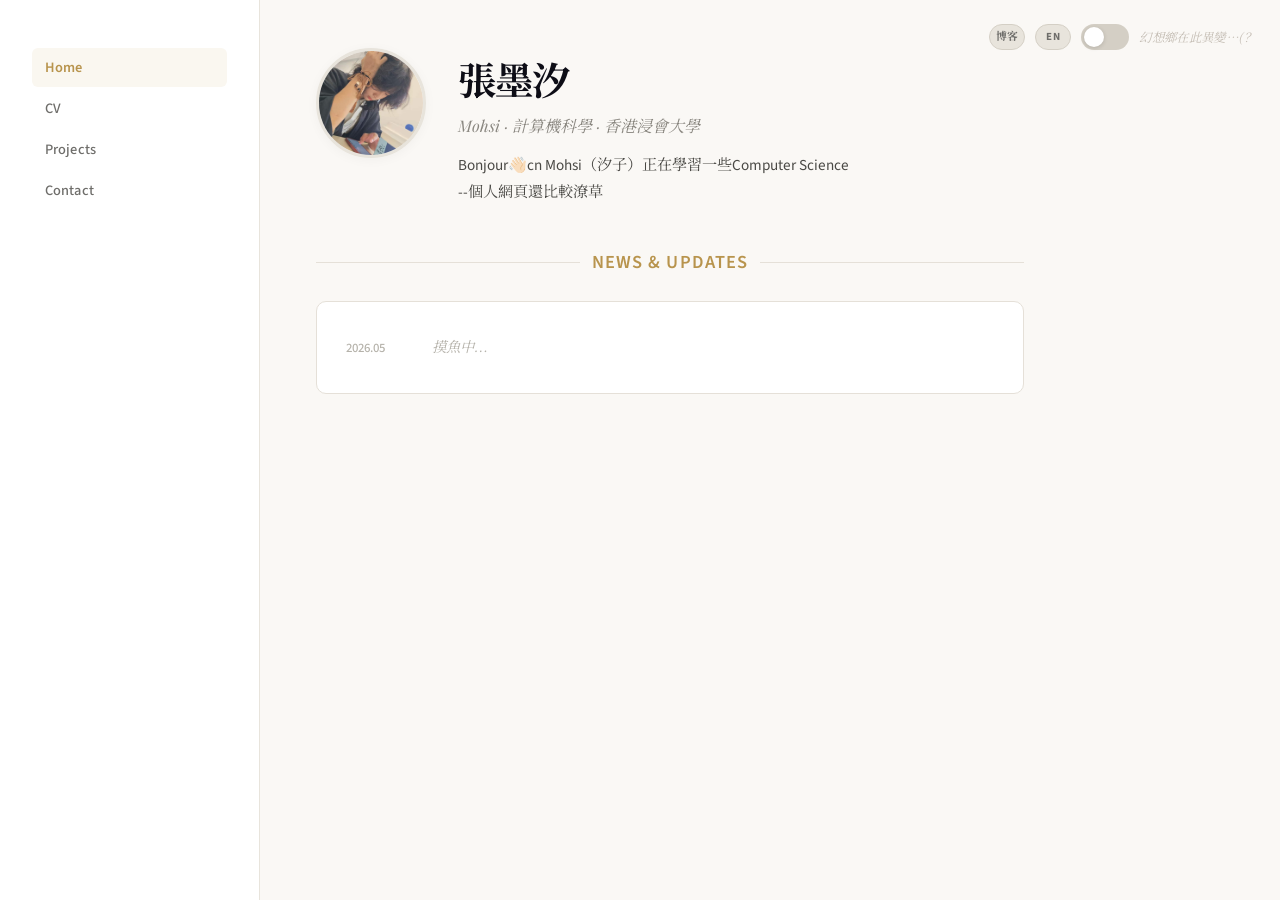
==== commit 1b6e1ea5: "Update index.html: remove stat boxes, comment out anime world, add blog popup and blog link Co-Autho" ====
--- a/index.html
+++ b/index.html
@@ -1,1163 +1,1244 @@
-<!DOCTYPE html>
-<html lang="zh">
-<head>
-<meta charset="UTF-8">
-<meta name="viewport" content="width=device-width, initial-scale=1.0">
-<title>張墨汐 · Mohsi</title>
-<link rel="preconnect" href="https://fonts.googleapis.com">
-<link rel="preconnect" href="https://fonts.gstatic.com" crossorigin>
-<link href="https://fonts.googleapis.com/css2?family=Noto+Serif+SC:wght@400;500;700&family=Playfair+Display:ital,wght@0,500;0,700;1,500&family=Source+Sans+3:wght@300;400;500;600&family=M+PLUS+Rounded+1c:wght@400;500;700&family=Zen+Kaku+Gothic+New:wght@400;500;700&display=swap" rel="stylesheet">
-<style>
-/* ============================================================
-   CSS RESET & BASE
-   ============================================================ */
-*, *::before, *::after { margin: 0; padding: 0; box-sizing: border-box; }
-
-html { scroll-behavior: smooth; }
-body {
-  font-family: 'Source Sans 3', 'Noto Serif SC', serif;
-  background: #faf8f5;
-  color: #1e1e24;
-  line-height: 1.65;
-  -webkit-font-smoothing: antialiased;
-  -moz-osx-font-smoothing: grayscale;
-  overflow-x: hidden;
-  transition: background 0.6s ease;
-}
-
-/* ============================================================
-   ACADEMIC WORLD
-   ============================================================ */
-#world-academic {
-  display: flex;
-  min-height: 100vh;
-  opacity: 1;
-  transition: opacity 0.4s ease, transform 0.4s ease;
-}
-body.in-anime #world-academic {
-  opacity: 0;
-  pointer-events: none;
-  position: absolute;
-  inset: 0;
-}
-
-/* --- Sidebar --- */
-.ac-sidebar {
-  width: 260px;
-  min-height: 100vh;
-  background: #ffffff;
-  border-right: 1px solid #e8e4dc;
-  padding: 2.5rem 2rem;
-  display: flex;
-  flex-direction: column;
-  position: fixed;
-  top: 0; left: 0; bottom: 0;
-  z-index: 10;
-}
-.sidebar-nav {
-  margin-top: 0.5rem;
-  list-style: none;
-  display: flex;
-  flex-direction: column;
-  gap: 0.15rem;
-}
-.sidebar-nav button {
-  display: block; width: 100%; text-align: left;
-  background: none; border: none; cursor: pointer;
-  padding: 0.55rem 0.8rem; border-radius: 6px;
-  font-family: 'Source Sans 3', 'Noto Serif SC', sans-serif;
-  font-size: 0.9rem; font-weight: 500;
-  color: #6e6d6a;
-  transition: all 0.2s ease;
-  letter-spacing: 0.01em;
-}
-.sidebar-nav button:hover { color: #1e1e24; background: #f5f3ef; }
-.sidebar-nav button.active {
-  color: #b8944d;
-  background: #faf7f0;
-  font-weight: 600;
-}
-
-/* --- Main Content Area --- */
-.ac-main {
-  margin-left: 260px;
-  flex: 1;
-  padding: 3rem 3.5rem;
-  max-width: 820px;
-}
-.ac-page { display: none; animation: fadeIn 0.4s ease; }
-.ac-page.active { display: block; }
-@keyframes fadeIn {
-  from { opacity: 0; transform: translateY(8px); }
-  to { opacity: 1; transform: translateY(0); }
-}
-@keyframes floatUp {
-  0%, 100% { transform: translateY(0) translateX(0) scale(1); opacity: 0.3; }
-  25% { transform: translateY(-30px) translateX(8px) scale(1.3); opacity: 0.7; }
-  50% { transform: translateY(-15px) translateX(-5px) scale(1); opacity: 0.4; }
-  75% { transform: translateY(-40px) translateX(3px) scale(1.4); opacity: 0.8; }
-}
-
-/* Typography */
-.ac-page h1 {
-  font-family: 'Playfair Display', 'Noto Serif SC', serif;
-  font-size: 2.4rem; font-weight: 700; color: #0d0d16;
-  letter-spacing: -0.02em; margin-bottom: 0.3rem;
-}
-.ac-page h2 {
-  font-family: 'Playfair Display', 'Noto Serif SC', serif;
-  font-size: 1.4rem; font-weight: 700; color: #0d0d16;
-  margin-bottom: 1.2rem; letter-spacing: -0.01em;
-}
-.ac-page h3 {
-  font-family: 'Playfair Display', 'Noto Serif SC', serif;
-  font-size: 1.05rem; font-weight: 600; color: #1e1e24;
-  margin-bottom: 0.2rem;
-}
-.ac-page p { color: #4a4945; font-size: 0.95rem; margin-bottom: 0.6rem; }
-
-/* Gold rule divider */
-.gold-rule {
-  width: 48px; height: 2px;
-  background: #c9b882;
-  margin: 1.8rem 0;
-  border: none;
-}
-.gold-rule.full { width: 100%; height: 1px; background: #e5e0d8; margin: 1.5rem 0; }
-
-/* Section heading with gold accent */
-.section-head {
-  display: flex; align-items: center; gap: 12px;
-  margin-bottom: 1.5rem;
-}
-.section-head .rule-line {
-  flex: 1; height: 1px; background: #e5e0d8;
-}
-.section-head h2 {
-  margin-bottom: 0; white-space: nowrap;
-  font-size: 1.15rem; font-weight: 600;
-  color: #b8944d; letter-spacing: 0.06em; text-transform: uppercase;
-  font-family: 'Source Sans 3', sans-serif;
-}
-
-/* --- Home Page --- */
-.home-hero {
-  display: flex; gap: 2rem; align-items: flex-start;
-  margin-bottom: 2rem;
-}
-.home-photo {
-  width: 110px; height: 110px; border-radius: 50%;
-  object-fit: cover; flex-shrink: 0;
-  border: 3px solid #e8e4dc;
-  box-shadow: 0 2px 12px rgba(0,0,0,0.04);
-}
-.home-title-block { flex: 1; }
-.home-title-block h1 { margin-bottom: 0.1rem; }
-.home-subtitle {
-  font-family: 'Playfair Display', 'Noto Serif SC', serif;
-  font-size: 1rem; font-style: italic; color: #8a8780;
-  margin-bottom: 0.8rem;
-}
-.home-bio { font-size: 0.95rem; color: #4a4945; line-height: 1.75; max-width: 560px; }
-
-/* Quick Stats */
-.stats-row {
-  display: grid; grid-template-columns: repeat(4, 1fr);
-  gap: 1rem; margin: 1.5rem 0;
-}
-.stat-box {
-  background: #ffffff; border: 1px solid #e8e4dc;
-  border-radius: 8px; padding: 1rem 0.8rem; text-align: center;
-  transition: all 0.2s ease;
-}
-.stat-box:hover { border-color: #c9b882; box-shadow: 0 2px 8px rgba(0,0,0,0.03); }
-.stat-box .stat-icon { font-size: 1.3rem; margin-bottom: 0.3rem; }
-.stat-box .stat-value {
-  font-family: 'Playfair Display', serif;
-  font-size: 1.1rem; font-weight: 700; color: #0d0d16;
-}
-.stat-box .stat-label { font-size: 0.75rem; color: #8a8780; margin-top: 1px; }
-
-/* News Panel */
-.news-panel {
-  background: #ffffff; border: 1px solid #e5e0d8;
-  border-radius: 10px; padding: 1.5rem 1.8rem;
-}
-.news-item {
-  display: flex; gap: 1rem; align-items: baseline;
-  padding: 0.6rem 0;
-}
-.news-date {
-  font-size: 0.8rem; color: #b5b2aa; font-weight: 500;
-  white-space: nowrap; min-width: 70px;
-  font-family: 'Source Sans 3', sans-serif;
-}
-.news-text {
-  font-size: 0.9rem; color: #b5b2aa;
-  font-style: italic;
-}
-
-/* --- CV Page --- */
-.timeline-item {
-  position: relative;
-  padding-left: 1.5rem;
-  margin-bottom: 1.2rem;
-  border-left: 1px solid #e5e0d8;
-  transition: border-color 0.3s;
-}
-.timeline-item:hover { border-left-color: #c9b882; }
-.timeline-date {
-  font-size: 0.8rem; font-weight: 600; color: #b8944d;
-  margin-bottom: 0.2rem; letter-spacing: 0.02em;
-  font-family: 'Source Sans 3', sans-serif;
-}
-.skill-category { margin-bottom: 1rem; }
-.skill-category h4 {
-  font-size: 0.85rem; font-weight: 600; color: #6e6d6a;
-  margin-bottom: 0.5rem; letter-spacing: 0.02em;
-  font-family: 'Source Sans 3', sans-serif;
-}
-.skill-tags { display: flex; flex-wrap: wrap; gap: 0.45rem; }
-.skill-tag {
-  background: #f5f3ef; color: #4a4945;
-  padding: 0.25rem 0.7rem; border-radius: 4px;
-  font-size: 0.82rem; border: 1px solid #e8e4dc;
-  transition: all 0.2s ease;
-}
-.skill-tag:hover { background: #faf7f0; border-color: #c9b882; color: #1e1e24; }
-.strength-list { list-style: none; }
-.strength-list li {
-  padding: 0.5rem 0 0.5rem 1.2rem;
-  font-size: 0.9rem; color: #4a4945;
-  position: relative;
-  border-bottom: 1px solid #f5f3ef;
-}
-.strength-list li:last-child { border-bottom: none; }
-.strength-list li::before {
-  content: ''; position: absolute; left: 0; top: 1rem;
-  width: 5px; height: 5px; background: #c9b882; border-radius: 50%;
-}
-
-/* --- Projects Page --- */
-.project-card {
-  background: #ffffff; border: 1px solid #e5e0d8;
-  border-radius: 10px; padding: 1.5rem 1.8rem;
-  margin-bottom: 1.5rem;
-  transition: all 0.2s ease;
-}
-.project-card:hover { border-color: #c9b882; box-shadow: 0 2px 12px rgba(0,0,0,0.03); }
-.project-card:last-child { margin-bottom: 0; }
-.project-meta {
-  display: flex; flex-wrap: wrap; gap: 1rem;
-  font-size: 0.82rem; color: #b8944d; font-weight: 500;
-  margin-bottom: 0.5rem; letter-spacing: 0.02em;
-  font-family: 'Source Sans 3', sans-serif;
-}
-.project-desc { font-size: 0.9rem; color: #6e6d6a; margin-bottom: 0.6rem; }
-.project-list { list-style: none; }
-.project-list li {
-  padding: 0.25rem 0 0.25rem 0.8rem;
-  font-size: 0.88rem; color: #4a4945;
-  position: relative;
-}
-.project-list li::before {
-  content: ''; position: absolute; left: 0; top: 0.7rem;
-  width: 4px; height: 4px; background: #c9b882; border-radius: 50%;
-}
-.project-card .skill-tags { margin-top: 0.8rem; }
-
-/* --- Contact Page --- */
-.contact-grid {
-  display: grid; grid-template-columns: repeat(2, 1fr); gap: 1rem;
-}
-.contact-card {
-  background: #ffffff; border: 1px solid #e5e0d8;
-  border-radius: 10px; padding: 1.5rem;
-  text-align: center; transition: all 0.2s ease;
-}
-.contact-card:hover { border-color: #c9b882; transform: translateY(-2px); box-shadow: 0 4px 16px rgba(0,0,0,0.04); }
-.contact-card .contact-icon { font-size: 1.5rem; margin-bottom: 0.5rem; }
-.contact-card .contact-label { font-size: 0.78rem; color: #8a8780; font-weight: 500; letter-spacing: 0.03em; text-transform: uppercase; }
-.contact-card .contact-value { font-size: 0.95rem; font-weight: 600; color: #0d0d16; margin-top: 0.2rem; word-break: break-all; }
-
-/* ============================================================
-   ANIME WORLD
-   ============================================================ */
-#world-anime {
-  position: fixed; inset: 0;
-  display: flex; align-items: center; justify-content: center;
-  opacity: 0; pointer-events: none;
-  transition: opacity 0.5s ease;
-  z-index: 5;
-  overflow-y: auto;
-}
-body.in-anime #world-anime {
-  opacity: 1; pointer-events: auto;
-}
-
-.anime-bg {
-  position: fixed; inset: 0;
-  background: linear-gradient(160deg, #120724 0%, #1a0e35 35%, #1e1240 60%, #150c2e 100%);
-  z-index: -1;
-}
-.anime-bg::after {
-  content: ''; position: absolute; inset: 0;
-  background:
-    radial-gradient(ellipse at 20% 20%, rgba(180,130,200,0.08) 0%, transparent 50%),
-    radial-gradient(ellipse at 80% 70%, rgba(200,150,180,0.06) 0%, transparent 50%),
-    radial-gradient(ellipse at 50% 40%, rgba(220,180,220,0.04) 0%, transparent 60%);
-}
-.anime-particles { position: fixed; inset: 0; pointer-events: none; z-index: -1; }
-
-.anime-content {
-  padding: 2rem 1.5rem 4rem;
-  width: 100%; max-width: 680px;
-  z-index: 1;
-}
-
-/* Glass card */
-.glass-card {
-  background: rgba(255, 250, 255, 0.07);
-  backdrop-filter: blur(20px);
-  -webkit-backdrop-filter: blur(20px);
-  border-radius: 28px;
-  border: 1px solid rgba(220, 190, 230, 0.18);
-  padding: 2.2rem 2rem;
-  box-shadow:
-    0 8px 40px rgba(0,0,0,0.3),
-    0 0 0 1px rgba(200,170,220,0.08) inset,
-    0 0 80px rgba(180,140,210,0.06);
-  position: relative;
-  overflow: hidden;
-}
-.glass-card::before {
-  content: ''; position: absolute; top: 0; left: 0; right: 0; height: 1px;
-  background: linear-gradient(90deg, transparent, rgba(255,255,255,0.15), transparent);
-}
-.glass-card::after {
-  content: ''; position: absolute; top: 24px; right: 24px;
-  width: 120px; height: 120px;
-  background: radial-gradient(circle, rgba(200,150,220,0.08) 0%, transparent 70%);
-  border-radius: 50%; pointer-events: none;
-}
-
-/* Anime card typography */
-.glass-card .anime-name-row {
-  display: flex; flex-wrap: wrap; align-items: baseline; gap: 6px 10px;
-  margin-bottom: 0.6rem;
-}
-.glass-card .anime-name {
-  font-family: 'M PLUS Rounded 1c', 'Zen Kaku Gothic New', sans-serif;
-  font-size: 2rem; font-weight: 700;
-  color: #f0e0f8;
-  letter-spacing: -0.01em;
-}
-.glass-card .anime-sub {
-  font-family: 'M PLUS Rounded 1c', sans-serif;
-  font-size: 1rem; font-weight: 400;
-  color: #c0a8c8;
-}
-.glass-card .anime-wave { font-size: 1.6rem; }
-
-.anime-badges {
-  display: flex; flex-wrap: wrap; gap: 8px 10px; margin-top: 2px;
-}
-.anime-badge {
-  background: rgba(200,170,210,0.18);
-  backdrop-filter: blur(8px);
-  -webkit-backdrop-filter: blur(8px);
-  padding: 5px 14px; border-radius: 40px;
-  font-size: 0.82rem; font-weight: 500;
-  color: #d8c8e0; border: 1px solid rgba(190,150,200,0.2);
-  display: inline-flex; align-items: center; gap: 6px;
-  white-space: nowrap;
-}
-.anime-badge.ip { background: rgba(180,140,200,0.25); }
-.badge-img { width: 17px; height: 17px; object-fit: contain; border-radius: 3px; }
-
-.anime-divider {
-  margin: 1.5rem 0 1.3rem; height: 1px; border: 0;
-  background: linear-gradient(90deg, transparent, rgba(200,160,210,0.35), rgba(210,180,220,0.35), rgba(200,160,210,0.35), transparent);
-}
-
-.anime-section-title {
-  font-family: 'M PLUS Rounded 1c', sans-serif;
-  font-weight: 600; font-size: 0.95rem;
-  letter-spacing: 0.03em;
-  margin-bottom: 0.6rem;
-  color: #d4b8e0;
-  display: flex; align-items: center; gap: 8px;
-  border-left: 3px solid #b890c8;
-  padding-left: 12px;
-}
-
-.anime-tag-row {
-  display: flex; flex-wrap: wrap; align-items: center; gap: 8px 12px;
-  margin-bottom: 0.15rem;
-}
-.anime-tag {
-  background: rgba(255,240,255,0.1);
-  padding: 0.25rem 0.8rem; border-radius: 30px;
-  font-size: 0.9rem; color: #d8c8e0;
-  border: 1px solid rgba(210,180,220,0.2);
-  transition: all 0.2s ease; line-height: 1.5;
-  display: inline-flex; align-items: center; gap: 4px;
-}
-.anime-tag:hover {
-  background: rgba(255,240,255,0.16);
-  border-color: rgba(210,180,220,0.35);
-  transform: translateY(-1px);
-}
-.anime-tag strong { font-weight: 600; color: #e0c8e8; }
-
-/* RPG Stats */
-.rpg-section { margin-top: 0.6rem; }
-.rpg-stat-row {
-  display: flex; align-items: center; gap: 10px;
-  margin-bottom: 0.65rem;
-}
-.rpg-icon { font-size: 1rem; width: 26px; text-align: center; flex-shrink: 0; }
-.rpg-label {
-  width: 62px; font-size: 0.85rem; font-weight: 600;
-  color: #d0bcd8; text-align: right; flex-shrink: 0;
-  font-family: 'M PLUS Rounded 1c', sans-serif;
-}
-.rpg-bar-track {
-  flex: 1; height: 16px;
-  background: rgba(255,255,255,0.06);
-  border-radius: 8px; overflow: hidden;
-  border: 1px solid rgba(200,160,210,0.15);
-  position: relative;
-}
-.rpg-bar-fill {
-  height: 100%; border-radius: 8px;
-  transition: width 1.4s cubic-bezier(0.22, 0.61, 0.36, 1);
-  position: relative;
-}
-.rpg-bar-fill::after {
-  content: ''; position: absolute; top: 3px; left: 8px; right: 8px; height: 3px;
-  background: rgba(255,255,255,0.2); border-radius: 2px;
-}
-.rpg-val {
-  width: 36px; font-size: 0.82rem; font-weight: 700;
-  color: #e0cce8; text-align: left; flex-shrink: 0;
-  font-family: 'M PLUS Rounded 1c', sans-serif;
-}
-
-.fill-code { background: linear-gradient(90deg, #7b5ea7, #a078c8); box-shadow: 0 0 10px rgba(140,100,200,0.3); }
-.fill-learn { background: linear-gradient(90deg, #5e8f7b, #78b898); box-shadow: 0 0 10px rgba(100,160,130,0.3); }
-.fill-create { background: linear-gradient(90deg, #8b6b8b, #b890b8); box-shadow: 0 0 10px rgba(160,120,180,0.3); }
-.fill-social { background: linear-gradient(90deg, #b87070, #d49090); box-shadow: 0 0 10px rgba(190,120,130,0.3); }
-.fill-spirit { background: linear-gradient(90deg, #6b8b9b, #8bb0c0); box-shadow: 0 0 10px rgba(120,160,180,0.3); }
-.fill-luck { background: linear-gradient(90deg, #b89b50, #d4b868); box-shadow: 0 0 10px rgba(190,160,90,0.3); }
-
-/* Anime note items */
-.anime-note-list { list-style: none; margin-top: 0.2rem; }
-.anime-note-list li {
-  margin-bottom: 0.5rem; display: flex; align-items: flex-start; gap: 10px;
-  font-size: 0.9rem; color: #c8b8d0; line-height: 1.5;
-}
-.anime-dot { display: inline-block; width: 18px; text-align: center; color: #b890c8; font-weight: 500; }
-.anime-apology {
-  background: rgba(200,160,200,0.1);
-  padding: 0.85rem 1.2rem; border-radius: 20px;
-  margin: 1rem 0 1.3rem; font-size: 0.9rem;
-  color: #c0a8c8; border-left: 3px solid #b890c8;
-}
-.anime-ng {
-  background: rgba(230,100,100,0.08);
-  border-radius: 20px; padding: 1.1rem 1.4rem;
-  margin: 0.7rem 0 1rem;
-  border: 1px solid rgba(210,130,140,0.18);
-}
-.anime-ng-title {
-  font-weight: 700; color: #d89098; letter-spacing: 0.04em;
-  margin-bottom: 0.7rem; font-size: 1rem;
-  display: flex; align-items: center; gap: 6px;
-}
-.anime-ng-item { display: flex; margin-bottom: 0.5rem; font-size: 0.9rem; color: #c0a8b0; }
-.anime-ng-marker { color: #d89098; margin-right: 10px; font-weight: 600; }
-.anime-ng-footnote {
-  margin-top: 0.7rem; padding-top: 0.5rem;
-  font-size: 0.85rem; color: #b098a0;
-  border-top: 1px dashed rgba(200,150,160,0.25);
-  font-style: italic;
-}
-.anime-footer-row {
-  margin-top: 1.5rem; text-align: right; font-size: 0.95rem;
-  color: #b898c0; border-top: 1px dashed rgba(190,160,200,0.2);
-  padding-top: 1rem; display: flex; justify-content: space-between; align-items: center;
-}
-
-/* ============================================================
-   WORLD TOGGLE
-   ============================================================ */
-.world-toggle-wrap {
-  position: fixed; top: 1.5rem; right: 1.5rem;
-  display: flex; align-items: center; gap: 10px;
-  z-index: 100;
-}
-.toggle-switch {
-  width: 48px; height: 26px;
-  border-radius: 13px;
-  background: #d4cfc5;
-  border: none; cursor: pointer;
-  position: relative;
-  transition: all 0.4s ease;
-  flex-shrink: 0;
-}
-.toggle-switch::after {
-  content: ''; position: absolute;
-  width: 20px; height: 20px; border-radius: 50%;
-  background: #ffffff; top: 3px; left: 3px;
-  transition: all 0.4s cubic-bezier(0.68, -0.55, 0.27, 1.55);
-  box-shadow: 0 1px 4px rgba(0,0,0,0.15);
-}
-body.in-anime .toggle-switch {
-  background: #5e3a7a;
-  box-shadow: 0 0 16px rgba(140,100,200,0.3);
-}
-body.in-anime .toggle-switch::after {
-  transform: translateX(22px);
-  box-shadow: 0 1px 6px rgba(180,140,220,0.4);
-}
-.toggle-switch:hover { opacity: 0.9; }
-
-/* Language toggle */
-.lang-toggle {
-  width: 36px; height: 26px;
-  border-radius: 13px;
-  background: #e8e4dc;
-  border: 1px solid #d4cfc5;
-  cursor: pointer;
-  font-family: 'Source Sans 3', sans-serif;
-  font-size: 0.68rem; font-weight: 700;
-  color: #6e6d6a;
-  letter-spacing: 0.03em;
-  transition: all 0.3s ease;
-  flex-shrink: 0;
-  text-align: center; line-height: 24px;
-}
-.lang-toggle:hover { background: #ddd8ce; color: #1e1e24; }
-body.in-anime .lang-toggle {
-  background: rgba(200,170,210,0.18);
-  border-color: rgba(190,150,200,0.25);
-  color: #c0a8c8;
-}
-body.in-anime .lang-toggle:hover {
-  background: rgba(200,170,210,0.3);
-  color: #e0d0e8;
-}
-
-/* The main hint text */
-.toggle-hint {
-  font-size: 0.78rem; color: #c5beb5;
-  font-style: italic;
-  letter-spacing: 0.03em;
-  white-space: nowrap;
-  transition: color 0.4s ease;
-  font-family: 'Noto Serif SC', serif;
-}
-body.in-anime .toggle-hint {
-  color: rgba(200,170,210,0.7);
-}
-
-/* ============================================================
-   RESPONSIVE
-   ============================================================ */
-@media (max-width: 900px) {
-  .ac-sidebar {
-    width: 220px; padding: 1.8rem 1.3rem;
-  }
-  .ac-main { margin-left: 220px; padding: 2rem 2rem; }
-  .home-hero { flex-direction: column; align-items: center; text-align: center; }
-  .stats-row { grid-template-columns: repeat(2, 1fr); }
-  .contact-grid { grid-template-columns: 1fr; }
-}
-@media (max-width: 680px) {
-  .ac-sidebar {
-    position: relative; width: 100%; min-height: auto;
-    flex-direction: row; flex-wrap: wrap; align-items: center;
-    padding: 1rem 1.2rem; gap: 1rem;
-    border-right: none; border-bottom: 1px solid #e5e0d8;
-  }
-  .sidebar-nav { flex-direction: row; margin-top: 0; gap: 0; flex-wrap: wrap; }
-  .ac-main { margin-left: 0; padding: 1.5rem 1.2rem; }
-  .stats-row { grid-template-columns: 1fr 1fr; }
-  .home-hero { flex-direction: column; align-items: center; text-align: center; }
-  .glass-card { padding: 1.5rem 1.2rem; border-radius: 20px; }
-}
-</style>
-</head>
-<body>
-
-<!-- ============================================================
-     ACADEMIC WORLD
-     ============================================================ -->
-<div id="world-academic">
-  <aside class="ac-sidebar">
-    <ul class="sidebar-nav">
-      <li><button data-page="home" class="active" onclick="switchAcademicPage('home')">Home</button></li>
-      <li><button data-page="cv" onclick="switchAcademicPage('cv')">CV</button></li>
-      <li><button data-page="projects" onclick="switchAcademicPage('projects')">Projects</button></li>
-      <li><button data-page="contact" onclick="switchAcademicPage('contact')">Contact</button></li>
-    </ul>
-  </aside>
-
-  <main class="ac-main">
-    <!-- HOME -->
-    <div class="ac-page active" id="ac-home">
-      <div class="home-hero">
-        <img class="home-photo" src="生活照片.jpg" alt="張墨汐" onerror="this.style.display='none'">
-        <div class="home-title-block">
-          <h1>張墨汐</h1>
-          <div class="home-subtitle" data-i18n="home-subtitle">Mohsi · 計算機科學與技術 · 香港浸會大學</div>
-          <p class="home-bio">
-           <span data-i18n="home-bio-l1">Bonjour👋🏻cn Mohsi（汐子）正在學習一些Computer Science</span><br>
-           <span data-i18n="home-bio-l2">--個人網頁還比較潦草</span>
-          </p>
-        </div>
-      </div>
-      <hr class="gold-rule">
-      <div class="stats-row">
-        <div class="stat-box">
-          <div class="stat-icon">&#127891;</div>
-          <div class="stat-value">BNBU</div>
-          <div class="stat-label" data-i18n="stat-1-label">計算機科學與技術</div>
-        </div>
-        <div class="stat-box">
-          <div class="stat-icon">&#128302;</div>
-          <div class="stat-value">INFJ</div>
-        </div>
-        <div class="stat-box">
-          <div class="stat-icon">&#128218;</div>
-          <div class="stat-value">Year 1</div>
-          <div class="stat-label" data-i18n="stat-3-label">2025.09</div>
-        </div>
-        <div class="stat-box">
-          <div class="stat-icon">&#9728;</div>
-          <div class="stat-value" data-i18n="stat-summer">暑期</div>
-          <div class="stat-label" data-i18n="stat-4-label">想找實習(?</div>
-        </div>
-      </div>
-      <div class="section-head">
-        <span class="rule-line"></span>
-        <h2>News & Updates</h2>
-        <span class="rule-line"></span>
-      </div>
-      <div class="news-panel">
-        <div class="news-item">
-          <span class="news-date">2026.05</span>
-          <span class="news-text" data-i18n="news-text">摸魚中…</span>
-        </div>
-      </div>
-    </div>
-
-    <!-- CV -->
-    <div class="ac-page" id="ac-cv">
-      <h2 data-i18n="cv-edu-title">教育背景</h2>
-      <div class="timeline-item">
-        <div class="timeline-date">2025.09 — <span data-i18n="date-present">至今</span></div>
-        <h3>香港浸會大學</h3>
-        <p data-i18n="cv-edu-desc">計算機科學與技術 · 本科一年級 · 全英文上課好難啊...</p>
-        <p style="font-size:0.85rem; color:#6e6d6a;"><span data-i18n="cv-edu-courses-label">核心課程：</span><span data-i18n="cv-edu-courses">面向對象編程(Java) | C語言 | 離散數學 | 線性代數 | 微積分工程 | Web與系統(HTML/CSS/JS/SQL/Linux)</span></p>
-      </div>
-      <hr class="gold-rule full">
-      <h2 data-i18n="cv-skills-title">專業技能</h2>
-      <div class="skill-category">
-        <h4 data-i18n="cv-skills-core">暫時沒什麼用的技能</h4>
-        <div class="skill-tags">
-          <span class="skill-tag">Java · OOP/集合/異常</span>
-          <span class="skill-tag">SQL · 多表聯查/子查詢</span>
-          <span class="skill-tag">HTML + CSS + JavaScript</span>
-        </div>
-      </div>
-      <div class="skill-category">
-        <h4 data-i18n="cv-skills-tools">自學的一些基礎工具</h4>
-        <div class="skill-tags">
-          <span class="skill-tag">Git</span>
-          <span class="skill-tag">Docker</span>
-          <span class="skill-tag">Shell / Linux / Vim</span>
-          <span class="skill-tag">Python</span>
-          <span class="skill-tag" data-i18n="skill-ir">信息檢索</span>
-          <span class="skill-tag">LaTeX</span>
-        </div>
-      </div>
-      <hr class="gold-rule full">
-      <h2 data-i18n="cv-strengths-title">我可以:</h2>
-      <ul class="strength-list">
-        <li data-i18n-html="cv-strength-1"><strong>完整工作週期</strong> — 暑假3個月全職實習，大灣區/合肥本地，出勤穩定</li>
-        <li data-i18n-html="cv-strength-2"><strong>科研級自學能力</strong> — 大一主動聯繫教授進入科研組，課外系統性自學Docker、Shell、Git等工程工具鏈</li>
-        <li data-i18n-html="cv-strength-3"><strong>文檔與工程習慣</strong> — 全英文教學環境，代碼提交github，學習過程LaTeX記錄習慣</li>
-        <li data-i18n-html="cv-strength-4"><strong>AI agent工具應用</strong> — 將AI輔助開發融入實踐，了解prompt engineering，使用skills優化工作流</li>
-      </ul>
-    </div>
-
-    <!-- PROJECTS -->
-    <div class="ac-page" id="ac-projects">
-      <h2 data-i18n="proj-title">項目與科研經歷</h2>
-      <div class="project-card">
-        <h3 data-i18n="proj-sd-title">Stable Diffusion 模型改進研究</h3>
-        <div class="project-meta">
-          <span data-i18n="proj-sd-meta">計算機系教授課題組</span>
-          <span>2025.12 — <span data-i18n="date-present">至今</span></span>
-        </div>
-        <p class="project-desc" data-i18n="proj-sd-desc">導師為前南開大學計算機系教授，課題組研究方向為擴散模型優化。</p>
-        <ul class="project-list">
-          <li data-i18n="proj-sd-b1">獨立完成 FreeU（推理階段特徵調控）與 ConsistStyle（風格一致性增強）兩篇論文的方法復現，基於 PyTorch 搭建實驗環境</li>
-          <li data-i18n="proj-sd-b2">設計消融實驗，評估兩種方法對生成質量的影響，輸出實驗報告與數據記錄</li>
-          <li data-i18n="proj-sd-b3">嘗試融合兩種方法的優勢，在保持生成速度的同時提升風格一致性</li>
-        </ul>
-        <div class="skill-tags">
-          <span class="skill-tag">Python</span>
-          <span class="skill-tag">PyTorch</span>
-          <span class="skill-tag">Stable Diffusion</span>
-          <span class="skill-tag">LaTeX</span>
-        </div>
-      </div>
-      <div class="project-card">
-        <h3 data-i18n="proj-aq-title">Adventure Quest — Java Swing RPG 遊戲</h3>
-        <div class="project-meta">
-          <span data-i18n="proj-aq-meta">OOP課程期末項目 · BNBU</span>
-          <span>2026 Spring</span>
-        </div>
-        <p class="project-desc" data-i18n="proj-aq-desc">基於 Java Swing 的圖形化角色扮演遊戲，面向對象程序設計課程期末作品。</p>
-        <ul class="project-list">
-          <li data-i18n="proj-aq-b1">角色創建系統：戰士/法師/弓箭手三種職業，各具獨特屬性與技能</li>
-          <li data-i18n="proj-aq-b2">回合制戰鬥系統（攻擊/防禦/技能），含敵方AI決策邏輯</li>
-          <li data-i18n="proj-aq-b3">任務系統、商店經濟、背包裝備管理 — 完整遊戲循環</li>
-          <li data-i18n="proj-aq-b4">遊戲存檔/讀檔（文件I/O持久化）與等級成長系統</li>
-          <li data-i18n="proj-aq-b5">運用抽象類、接口、繼承、自定義異常等OOP核心設計模式</li>
-        </ul>
-        <div class="skill-tags">
-          <span class="skill-tag">Java</span>
-          <span class="skill-tag">Java Swing</span>
-          <span class="skill-tag">文件I/O</span>
-          <span class="skill-tag" data-i18n="skill-oop">OOP設計模式</span>
-        </div>
-        <div style="margin-top:0.6rem; font-size:0.82rem;">
-          <a href="https://github.com/MohsiChi/adventure-quest" target="_blank" style="color:#b8944d; text-decoration:none; border-bottom:1px dotted #c9b882;">View on GitHub &#8599;</a>
-        </div>
-      </div>
-      <div class="project-card">
-        <h3 data-i18n="proj-web-title">Web 開發課程項目</h3>
-        <div class="project-meta">
-          <span data-i18n="proj-web-meta">香港浸會大學</span>
-          <span>2026.02 — 2026.06</span>
-        </div>
-        <p class="project-desc" data-i18n="proj-web-desc">全棧Web應用開發課程，使用 HTML/CSS/JS/SQL 完成完整網站搭建。</p>
-        <ul class="project-list">
-          <li data-i18n="proj-web-b1">獨立完成前端頁面設計與實現（HTML/CSS 佈局、JavaScript 交互邏輯）</li>
-          <li data-i18n="proj-web-b2">設計數據庫表結構，編寫 SQL 查詢實現數據的增刪改查與分頁展示</li>
-        </ul>
-        <div class="skill-tags">
-          <span class="skill-tag">JavaScript</span>
-          <span class="skill-tag">HTML / CSS</span>
-          <span class="skill-tag">SQL</span>
-          <span class="skill-tag">Git</span>
-        </div>
-      </div>
-    </div>
-
-    <!-- CONTACT -->
-    <div class="ac-page" id="ac-contact">
-      <h2 data-i18n="contact-title">聯繫方式</h2>
-      <div class="contact-grid">
-        <div class="contact-card">
-          <div class="contact-icon">&#9993;</div>
-          <div class="contact-label">Email</div>
-          <div class="contact-value">moxizhang10@gmail.com</div>
-        </div>
-        <div class="contact-card">
-          <div class="contact-icon">&#128222;</div>
-          <div class="contact-label">Phone</div>
-          <div class="contact-value">15989755265</div>
-        </div>
-        <div class="contact-card">
-          <div class="contact-icon">&#128205;</div>
-          <div class="contact-label">Location</div>
-          <div class="contact-value" data-i18n="contact-location">安徽合肥 / 大灣區</div>
-        </div>
-        <div class="contact-card">
-          <div class="contact-icon">&#127891;</div>
-          <div class="contact-label">University</div>
-          <div class="contact-value" data-i18n="contact-uni">香港浸會大學</div>
-        </div>
-      </div>
-    </div>
-  </main>
-</div>
-
-<!-- ============================================================
-     ANIME WORLD
-     ============================================================ -->
-<div id="world-anime">
-  <div class="anime-bg"></div>
-  <div class="anime-particles" id="particles"></div>
-
-  <div class="anime-content">
-    <div class="glass-card">
-      <!-- Name -->
-      <div class="anime-name-row">
-        <span class="anime-wave">&#128075;&#127995;&#128075;&#127995;</span>
-        <span class="anime-name">Mohsi</span>
-        <span class="anime-sub">（汐子）です</span>
-      </div>
-
-      <!-- Badges -->
-      <div class="anime-badges">
-        <span class="anime-badge ip">&#127758; ip=港皖粵</span>
-        <span class="anime-badge"><img class="badge-img" src="绿老头.png" alt=""> INFJ</span>
-        <span class="anime-badge"><img class="badge-img" src="BNBU校徽.png" alt=""> 07大學生</span>
-      </div>
-
-      <hr class="anime-divider">
-
-      <!-- 推し -->
-      <div class="anime-section-title">&#10024; 推し</div>
-      <div class="anime-tag-row">
-        <span class="anime-tag">耿鬼 <img class="badge-img" src="耿鬼.png" alt=""></span>
-        <span class="anime-tag">科莫</span>
-        <span class="anime-tag">花子君</span>
-        <span class="anime-tag">霧雨魔理沙</span>
-        <span class="anime-tag">博麗靈夢全肯定qwq <img class="badge-img" src="可爱灵梦宝宝.png" alt="" style="width:22px;height:22px;"></span>
-      </div>
-
-      <!-- 主坑 -->
-      <div style="margin-top: 1.3rem;">
-        <div class="anime-section-title">&#127918; 主坑 · 但很包容雜食&#127807;</div>
-        <div class="anime-tag-row">
-          <span class="anime-tag">寶可夢 <img class="badge-img" src="大师球.png" alt=""></span>
-          <span class="anime-tag">東方</span>
-          <span class="anime-tag">黒塔</span>
-          <span class="anime-tag">音樂劇</span>
-          <span class="anime-tag">漢文化</span>
-          <span class="anime-tag">日法文學</span>
-          <span class="anime-tag">古典音樂</span>
-          <span class="anime-tag">想嘗試cos</span>
-        </div>
-      </div>
-
-      <!-- 淡坑 -->
-      <div style="margin-top: 1.1rem;">
-        <div class="anime-section-title">&#127769; 一些淡坑</div>
-        <div class="anime-tag-row">
-          <span class="anime-tag">燕雲</span>
-          <span class="anime-tag">塞爾達</span>
-          <span class="anime-tag">糊糊</span>
-          <span class="anime-tag">五</span>
-          <span class="anime-tag">光遇</span>
-        </div>
-      </div>
-
-      <!-- 音乐 -->
-      <div style="margin-top: 1.1rem;">
-        <div class="anime-section-title">&#127932; 音樂</div>
-        <div style="display: flex; flex-direction: column; gap: 0.4rem;">
-          <div class="anime-tag-row">
-            <span class="anime-tag"><strong>&#127929; 鋼琴、排簫嚴肅潛修中</strong></span>
-            <span class="anime-tag">音樂劇 · 法扎/德扎/紅與黑/中堂</span>
-            <span class="anime-tag">jpop</span>
-          </div>
-          <div class="anime-tag-row">
-            <span class="anime-tag">舒伯特</span>
-            <span class="anime-tag">粵語歌也喜歡…！</span>
-            <span class="anime-tag">什麼都可以聽一些 &#127926;</span>
-          </div>
-        </div>
-      </div>
-
-      <!-- RPG STATS -->
-      <div class="rpg-section">
-        <hr class="anime-divider">
-        <div class="anime-section-title">&#9876; Character Stats</div>
-        <div class="rpg-stat-row">
-          <span class="rpg-icon">&#128187;</span>
-          <span class="rpg-label">編程力</span>
-          <div class="rpg-bar-track"><div class="rpg-bar-fill fill-code" data-width="72"></div></div>
-          <span class="rpg-val">72</span>
-        </div>
-        <div class="rpg-stat-row">
-          <span class="rpg-icon">&#128218;</span>
-          <span class="rpg-label">學習力</span>
-          <div class="rpg-bar-track"><div class="rpg-bar-fill fill-learn" data-width="90"></div></div>
-          <span class="rpg-val">90</span>
-        </div>
-        <div class="rpg-stat-row">
-          <span class="rpg-icon">&#127912;</span>
-          <span class="rpg-label">創造力</span>
-          <div class="rpg-bar-track"><div class="rpg-bar-fill fill-create" data-width="85"></div></div>
-          <span class="rpg-val">85</span>
-        </div>
-        <div class="rpg-stat-row">
-          <span class="rpg-icon">&#128172;</span>
-          <span class="rpg-label">社交力</span>
-          <div class="rpg-bar-track"><div class="rpg-bar-fill fill-social" data-width="60"></div></div>
-          <span class="rpg-val">60</span>
-        </div>
-        <div class="rpg-stat-row">
-          <span class="rpg-icon">&#10024;</span>
-          <span class="rpg-label">精神力</span>
-          <div class="rpg-bar-track"><div class="rpg-bar-fill fill-spirit" data-width="88"></div></div>
-          <span class="rpg-val">88</span>
-        </div>
-        <div class="rpg-stat-row">
-          <span class="rpg-icon">&#127808;</span>
-          <span class="rpg-label">幸運值</span>
-          <div class="rpg-bar-track"><div class="rpg-bar-fill fill-luck" data-width="77"></div></div>
-          <span class="rpg-val">77</span>
-        </div>
-      </div>
-
-      <hr class="anime-divider" style="margin: 1.6rem 0 1rem;">
-
-      <!-- 雷区 -->
-      <div class="anime-section-title">&#128172; 可能雷到你</div>
-      <ul class="anime-note-list">
-        <li><span class="anime-dot">·</span> 二三次不分號</li>
-        <li><span class="anime-dot">·</span> 偶爾會消失概率觸發忘回訊息</li>
-        <li><span class="anime-dot">·</span> 說話不太直接</li>
-      </ul>
-      <div class="anime-apology">
-        &#127807; 如果哪裡讓您感到不適非常抱歉！<br>
-        話題請及時告訴我 T T<br>
-        有時候真的很會反應不過來…
-      </div>
-
-      <!-- NG -->
-      <div class="anime-ng">
-        <div class="anime-ng-title">
-          <span>&#128695; NG · 請勿觸及</span>
-          <span style="font-size:1.1rem; margin-left: auto;">&#9940;</span>
-        </div>
-        <div class="anime-ng-item"><span class="anime-ng-marker">·</span> 韃靼相關遊牧民族文化一切</div>
-        <div class="anime-ng-item"><span class="anime-ng-marker">·</span> 遇到男女拳或各種贏學會block</div>
-        <div class="anime-ng-item"><span class="anime-ng-marker">·</span> 葷笑話或者相關方向抖機靈會block</div>
-        <div class="anime-ng-item"><span class="anime-ng-marker">·</span> mhy相關 | xz相關 | 時團相關</div>
-        <div class="anime-ng-footnote">※ 除了xz都可以溺愛，只要別蹬臉</div>
-      </div>
-
-      <div class="anime-footer-row">
-        <span>&#129531; 當然人品大於一切</span>
-        <span style="font-size:1.1rem; letter-spacing:2px;">&#10029; &#10029;</span>
-      </div>
-    </div>
-  </div>
-</div>
-
-<!-- ============================================================
-     WORLD TOGGLE
-     ============================================================ -->
-<div class="world-toggle-wrap">
-  <button class="lang-toggle" id="langBtn" onclick="toggleLang()" aria-label="切换语言">EN</button>
-  <button class="toggle-switch" id="toggleBtn" onclick="toggleWorld()" aria-label="切换世界"></button>
-  <span class="toggle-hint">幻想鄉在此異變…(？</span>
-</div>
-
-<script>
-// ========== Particles for Anime World ==========
-(function() {
-  const container = document.getElementById('particles');
-  const frag = document.createDocumentFragment();
-  const colors = ['#f0d0ff','#e8b8e0','#ffe0d0','#d8c8f0','#ffe8f0','#e0d0ff','#f8d8e8'];
-  for (let i = 0; i < 40; i++) {
-    const p = document.createElement('div');
-    const size = 1.5 + Math.random() * 3;
-    p.style.cssText = `
-      position: absolute; width: ${size}px; height: ${size}px;
-      background: ${colors[Math.floor(Math.random()*colors.length)]};
-      border-radius: 50%; left: ${Math.random()*100}%;
-      top: ${Math.random()*100}%;
-      opacity: ${0.3 + Math.random()*0.5};
-      animation: floatUp ${4+Math.random()*8}s ease-in-out infinite;
-      animation-delay: ${Math.random()*6}s;
-      box-shadow: 0 0 ${2+size}px ${colors[Math.floor(Math.random()*colors.length)]};
-      pointer-events: none;
-    `;
-    frag.appendChild(p);
-  }
-  container.appendChild(frag);
-})();
-
-// ========== i18n System (Full Traditional Chinese) ==========
-const i18n = {
-  'zh': {
-    'home-subtitle': 'Mohsi · 計算機科學 · 香港浸會大學',
-    'home-bio-l1': 'Bonjour👋🏻cn Mohsi（汐子）正在學習一些Computer Science',
-    'home-bio-l2': '--個人網頁還比較潦草',
-    'stat-1-label': '計算機科學與技術',
-    'stat-3-label': '2025.09',
-    'stat-4-label': '想找實習(?',
-    'stat-summer': '暑期',
-    'news-text': '摸魚中…',
-    'cv-edu-title': '教育背景',
-    'cv-edu-desc': '計算機科學與技術 · 本科一年級 · 全英文上課好難啊...',
-    'cv-edu-courses-label': '核心課程：',
-    'cv-edu-courses': '面向對象編程(Java) | C語言 | 離散數學 | 線性代數 | 微積分工程 | Web與系統(HTML/CSS/JS/SQL/Linux)',
-    'cv-skills-title': '專業技能',
-    'cv-skills-core': '暫時沒什麼用的技能',
-    'cv-skills-tools': '自學的一些基礎工具',
-    'cv-strengths-title': '我可以:',
-    'cv-strength-1': '<strong>完整工作週期</strong> — 暑假3個月全職實習，大灣區/合肥本地，出勤穩定',
-    'cv-strength-2': '<strong>科研級自學能力</strong> — 大一主動聯繫教授進入科研組，課外系統性自學Docker、Shell、Git等工程工具鏈',
-    'cv-strength-3': '<strong>文檔與工程習慣</strong> — 全英文教學環境，代碼提交github，學習過程LaTeX記錄習慣',
-    'cv-strength-4': '<strong>AI agent工具應用</strong> — 將AI輔助開發融入實踐，了解prompt engineering，使用skills優化工作流',
-    'proj-title': '項目與科研經歷',
-    'proj-sd-title': 'Stable Diffusion 模型改進研究',
-    'proj-sd-meta': '計算機系教授課題組',
-    'proj-sd-desc': '導師為前南開大學計算機系教授，課題組研究方向為擴散模型優化。',
-    'proj-sd-b1': '獨立完成 FreeU（推理階段特徵調控）與 ConsistStyle（風格一致性增強）兩篇論文的方法復現，基於 PyTorch 搭建實驗環境',
-    'proj-sd-b2': '設計消融實驗，評估兩種方法對生成質量的影響，輸出實驗報告與數據記錄',
-    'proj-sd-b3': '嘗試融合兩種方法的優勢，在保持生成速度的同時提升風格一致性',
-    'proj-aq-title': 'Adventure Quest — Java Swing RPG 遊戲',
-    'proj-aq-meta': 'OOP課程期末項目 · BNBU',
-    'proj-aq-desc': '基於 Java Swing 的圖形化角色扮演遊戲，面向對象程序設計課程期末作品。',
-    'proj-aq-b1': '角色創建系統：戰士/法師/弓箭手三種職業，各具獨特屬性與技能',
-    'proj-aq-b2': '回合制戰鬥系統（攻擊/防禦/技能），含敵方AI決策邏輯',
-    'proj-aq-b3': '任務系統、商店經濟、背包裝備管理 — 完整遊戲循環',
-    'proj-aq-b4': '遊戲存檔/讀檔（文件I/O持久化）與等級成長系統',
-    'proj-aq-b5': '運用抽象類、接口、繼承、自定義異常等OOP核心設計模式',
-    'proj-web-title': 'Web 開發課程項目',
-    'proj-web-meta': '香港浸會大學',
-    'proj-web-desc': '全棧Web應用開發課程，使用 HTML/CSS/JS/SQL 完成完整網站搭建。',
-    'proj-web-b1': '獨立完成前端頁面設計與實現（HTML/CSS 佈局、JavaScript 交互邏輯）',
-    'proj-web-b2': '設計數據庫表結構，編寫 SQL 查詢實現數據的增刪改查與分頁展示',
-    'contact-title': '聯繫方式',
-    'contact-location': '安徽合肥 / 大灣區',
-    'contact-uni': '香港浸會大學',
-    'date-present': '至今',
-    'skill-ir': '信息檢索',
-    'skill-oop': 'OOP設計模式'
-  },
-  'en': {
-    'home-subtitle': 'Mohsi · Computer Science · BNBU',
-    'home-bio-l1': "Bonjour👋🏻 Mohsi (Xizi) here — studying Computer Science",
-    'home-bio-l2': '-- this site is still a work in progress',
-    'stat-1-label': 'Computer Science',
-    'stat-3-label': '2025.09',
-    'stat-4-label': 'Seeking internship(?',
-    'stat-summer': 'Summer',
-    'news-text': 'Slacking off…',
-    'cv-edu-title': 'Education',
-    'cv-edu-desc': "Computer Science & Technology · Year 1 · English-medium lectures are kicking my ass...",
-    'cv-edu-courses-label': 'Core coursework: ',
-    'cv-edu-courses': 'OOP (Java) | C | Discrete Math | Linear Algebra | Calculus | Web & Systems (HTML/CSS/JS/SQL/Linux)',
-    'cv-skills-title': 'Technical Skills',
-    'cv-skills-core': "Skills I've barely put to use",
-    'cv-skills-tools': 'Self-taught tools & utilities',
-    'cv-strengths-title': 'What I bring:',
-    'cv-strength-1': '<strong>Full availability</strong> — 3 months of full-time summer internship, based in Hefei / Greater Bay Area, consistent attendance guaranteed',
-    'cv-strength-2': '<strong>Research-grade self-starter</strong> — joined a CS research group as a freshman; independently picked up Docker, Shell, Git, and the full engineering toolchain outside of class',
-    'cv-strength-3': '<strong>Clean engineering habits</strong> — English-medium academic environment, disciplined GitHub commits, LaTeX for study notes and experiment reports',
-    'cv-strength-4': '<strong>AI-native workflow</strong> — AI-assisted development integrated into daily practice; fluent in prompt engineering and skill-based workflow optimization',
-    'proj-title': 'Projects & Research',
-    'proj-sd-title': 'Stable Diffusion Model Optimization',
-    'proj-sd-meta': 'CS Department Research Group',
-    'proj-sd-desc': 'Supervised by a former Nankai University CS professor. Research focuses on diffusion model optimization.',
-    'proj-sd-b1': 'Independently reproduced two papers — FreeU (feature modulation during inference) and ConsistStyle (style consistency enhancement) — building experimental pipelines in PyTorch',
-    'proj-sd-b2': 'Designed ablation studies to evaluate each method\'s impact on generation quality; documented findings in experiment reports',
-    'proj-sd-b3': 'Exploring ways to combine the strengths of both approaches — improving style consistency while preserving inference speed',
-    'proj-aq-title': 'Adventure Quest — Java Swing RPG Game',
-    'proj-aq-meta': 'OOP Final Project · BNBU',
-    'proj-aq-desc': 'A GUI-based role-playing game built with Java Swing as the final project for the Object-Oriented Programming course.',
-    'proj-aq-b1': 'Character creation system with three classes — Warrior, Mage, Archer — each with unique stats and abilities',
-    'proj-aq-b2': 'Turn-based combat (attack / defend / class skills) with enemy AI decision logic',
-    'proj-aq-b3': 'Quest system, shop economy, and inventory management — a complete game loop',
-    'proj-aq-b4': 'Save/load via file I/O persistence, plus a character leveling system',
-    'proj-aq-b5': 'Demonstrates core OOP patterns: abstract classes, interfaces, inheritance, and custom exceptions',
-    'proj-web-title': 'Web Development Course Project',
-    'proj-web-meta': 'BNBU',
-    'proj-web-desc': 'Full-stack web application development course. Built a complete website with HTML, CSS, JavaScript, and SQL.',
-    'proj-web-b1': 'Independently designed and implemented the frontend — HTML/CSS layouts, JavaScript interaction logic',
-    'proj-web-b2': 'Designed the database schema and wrote SQL queries for CRUD operations with paginated views',
-    'contact-title': 'Contact',
-    'contact-location': 'Hefei, Anhui / Greater Bay Area',
-    'contact-uni': 'Hong Kong Baptist University',
-    'date-present': 'Present',
-    'skill-ir': 'Information Retrieval',
-    'skill-oop': 'OOP Design Patterns'
-  }
-};
-
-let currentLang = 'zh';
-function setLanguage(lang) {
-  currentLang = lang;
-  const dict = i18n[lang];
-  document.querySelectorAll('[data-i18n]').forEach(el => {
-    const key = el.dataset.i18n;
-    if (dict[key] != null) el.textContent = dict[key];
-  });
-  document.querySelectorAll('[data-i18n-html]').forEach(el => {
-    const key = el.dataset.i18nHtml;
-    if (dict[key] != null) el.innerHTML = dict[key];
-  });
-  document.getElementById('langBtn').textContent = lang === 'zh' ? 'EN' : '繁';
-  localStorage.setItem('lang', lang);
-}
-
-function toggleLang() {
-  setLanguage(currentLang === 'zh' ? 'en' : 'zh');
-}
-
-// Load saved language
-const savedLang = localStorage.getItem('lang') || 'zh';
-setLanguage(savedLang);
-
-// ========== World Toggle ==========
-let inAnime = false;
-function toggleWorld() {
-  inAnime = !inAnime;
-  if (inAnime) {
-    document.body.classList.add('in-anime');
-    localStorage.setItem('world', 'anime');
-    setTimeout(animateRpgBars, 300);
-  } else {
-    document.body.classList.remove('in-anime');
-    localStorage.setItem('world', 'academic');
-  }
-}
-
-// Load saved world preference
-if (localStorage.getItem('world') === 'anime') {
-  inAnime = true;
-  document.body.classList.add('in-anime');
-  setTimeout(animateRpgBars, 500);
-}
-
-// ========== Academic Page Switching ==========
-function switchAcademicPage(name) {
-  document.querySelectorAll('.ac-page').forEach(p => p.classList.remove('active'));
-  document.querySelectorAll('.sidebar-nav button').forEach(b => b.classList.remove('active'));
-
-  const page = document.getElementById('ac-' + name);
-  if (page) page.classList.add('active');
-
-  const btn = document.querySelector(`[data-page="${name}"]`);
-  if (btn) btn.classList.add('active');
-}
-
-// ========== RPG Bar Animation ==========
-function animateRpgBars() {
-  const bars = document.querySelectorAll('.rpg-bar-fill');
-  bars.forEach(b => { b.style.width = '0'; });
-  requestAnimationFrame(() => {
-    requestAnimationFrame(() => {
-      bars.forEach(b => {
-        b.style.width = b.dataset.width + '%';
-      });
-    });
-  });
-}
-
-// ========== Keyboard shortcut: press 'G' to toggle ==========
-document.addEventListener('keydown', e => {
-  if (e.key === 'g' && e.ctrlKey && !e.metaKey) {
-    e.preventDefault();
-    toggleWorld();
-  }
-});
-
-</script>
-
-</body>
-</html>
+<!DOCTYPE html>
+<html lang="zh">
+<head>
+<meta charset="UTF-8">
+<meta name="viewport" content="width=device-width, initial-scale=1.0">
+<title>張墨汐 · Mohsi</title>
+<link rel="preconnect" href="https://fonts.googleapis.com">
+<link rel="preconnect" href="https://fonts.gstatic.com" crossorigin>
+<link href="https://fonts.googleapis.com/css2?family=Noto+Serif+SC:wght@400;500;700&family=Playfair+Display:ital,wght@0,500;0,700;1,500&family=Source+Sans+3:wght@300;400;500;600&family=M+PLUS+Rounded+1c:wght@400;500;700&family=Zen+Kaku+Gothic+New:wght@400;500;700&display=swap" rel="stylesheet">
+<style>
+/* ============================================================
+   CSS RESET & BASE
+   ============================================================ */
+*, *::before, *::after { margin: 0; padding: 0; box-sizing: border-box; }
+
+html { scroll-behavior: smooth; }
+body {
+  font-family: 'Source Sans 3', 'Noto Serif SC', serif;
+  background: #faf8f5;
+  color: #1e1e24;
+  line-height: 1.65;
+  -webkit-font-smoothing: antialiased;
+  -moz-osx-font-smoothing: grayscale;
+  overflow-x: hidden;
+  transition: background 0.6s ease;
+}
+
+/* ============================================================
+   ACADEMIC WORLD
+   ============================================================ */
+#world-academic {
+  display: flex;
+  min-height: 100vh;
+  opacity: 1;
+  transition: opacity 0.4s ease, transform 0.4s ease;
+}
+/* body.in-anime #world-academic — 暂时注释，二次元界面装修中
+body.in-anime #world-academic {
+  opacity: 0;
+  pointer-events: none;
+  position: absolute;
+  inset: 0;
+} */
+
+/* --- Sidebar --- */
+.ac-sidebar {
+  width: 260px;
+  min-height: 100vh;
+  background: #ffffff;
+  border-right: 1px solid #e8e4dc;
+  padding: 2.5rem 2rem;
+  display: flex;
+  flex-direction: column;
+  position: fixed;
+  top: 0; left: 0; bottom: 0;
+  z-index: 10;
+}
+.sidebar-nav {
+  margin-top: 0.5rem;
+  list-style: none;
+  display: flex;
+  flex-direction: column;
+  gap: 0.15rem;
+}
+.sidebar-nav button {
+  display: block; width: 100%; text-align: left;
+  background: none; border: none; cursor: pointer;
+  padding: 0.55rem 0.8rem; border-radius: 6px;
+  font-family: 'Source Sans 3', 'Noto Serif SC', sans-serif;
+  font-size: 0.9rem; font-weight: 500;
+  color: #6e6d6a;
+  transition: all 0.2s ease;
+  letter-spacing: 0.01em;
+}
+.sidebar-nav button:hover { color: #1e1e24; background: #f5f3ef; }
+.sidebar-nav button.active {
+  color: #b8944d;
+  background: #faf7f0;
+  font-weight: 600;
+}
+
+/* --- Main Content Area --- */
+.ac-main {
+  margin-left: 260px;
+  flex: 1;
+  padding: 3rem 3.5rem;
+  max-width: 820px;
+}
+.ac-page { display: none; animation: fadeIn 0.4s ease; }
+.ac-page.active { display: block; }
+@keyframes fadeIn {
+  from { opacity: 0; transform: translateY(8px); }
+  to { opacity: 1; transform: translateY(0); }
+}
+@keyframes floatUp {
+  0%, 100% { transform: translateY(0) translateX(0) scale(1); opacity: 0.3; }
+  25% { transform: translateY(-30px) translateX(8px) scale(1.3); opacity: 0.7; }
+  50% { transform: translateY(-15px) translateX(-5px) scale(1); opacity: 0.4; }
+  75% { transform: translateY(-40px) translateX(3px) scale(1.4); opacity: 0.8; }
+}
+
+/* Typography */
+.ac-page h1 {
+  font-family: 'Playfair Display', 'Noto Serif SC', serif;
+  font-size: 2.4rem; font-weight: 700; color: #0d0d16;
+  letter-spacing: -0.02em; margin-bottom: 0.3rem;
+}
+.ac-page h2 {
+  font-family: 'Playfair Display', 'Noto Serif SC', serif;
+  font-size: 1.4rem; font-weight: 700; color: #0d0d16;
+  margin-bottom: 1.2rem; letter-spacing: -0.01em;
+}
+.ac-page h3 {
+  font-family: 'Playfair Display', 'Noto Serif SC', serif;
+  font-size: 1.05rem; font-weight: 600; color: #1e1e24;
+  margin-bottom: 0.2rem;
+}
+.ac-page p { color: #4a4945; font-size: 0.95rem; margin-bottom: 0.6rem; }
+
+/* Gold rule divider */
+.gold-rule {
+  width: 48px; height: 2px;
+  background: #c9b882;
+  margin: 1.8rem 0;
+  border: none;
+}
+.gold-rule.full { width: 100%; height: 1px; background: #e5e0d8; margin: 1.5rem 0; }
+
+/* Section heading with gold accent */
+.section-head {
+  display: flex; align-items: center; gap: 12px;
+  margin-bottom: 1.5rem;
+}
+.section-head .rule-line {
+  flex: 1; height: 1px; background: #e5e0d8;
+}
+.section-head h2 {
+  margin-bottom: 0; white-space: nowrap;
+  font-size: 1.15rem; font-weight: 600;
+  color: #b8944d; letter-spacing: 0.06em; text-transform: uppercase;
+  font-family: 'Source Sans 3', sans-serif;
+}
+
+/* --- Home Page --- */
+.home-hero {
+  display: flex; gap: 2rem; align-items: flex-start;
+  margin-bottom: 2rem;
+}
+.home-photo {
+  width: 110px; height: 110px; border-radius: 50%;
+  object-fit: cover; flex-shrink: 0;
+  border: 3px solid #e8e4dc;
+  box-shadow: 0 2px 12px rgba(0,0,0,0.04);
+}
+.home-title-block { flex: 1; }
+.home-title-block h1 { margin-bottom: 0.1rem; }
+.home-subtitle {
+  font-family: 'Playfair Display', 'Noto Serif SC', serif;
+  font-size: 1rem; font-style: italic; color: #8a8780;
+  margin-bottom: 0.8rem;
+}
+.home-bio { font-size: 0.95rem; color: #4a4945; line-height: 1.75; max-width: 560px; }
+
+/* Quick Stats */
+.stats-row {
+  display: grid; grid-template-columns: repeat(4, 1fr);
+  gap: 1rem; margin: 1.5rem 0;
+}
+.stat-box {
+  background: #ffffff; border: 1px solid #e8e4dc;
+  border-radius: 8px; padding: 1rem 0.8rem; text-align: center;
+  transition: all 0.2s ease;
+}
+.stat-box:hover { border-color: #c9b882; box-shadow: 0 2px 8px rgba(0,0,0,0.03); }
+.stat-box .stat-icon { font-size: 1.3rem; margin-bottom: 0.3rem; }
+.stat-box .stat-value {
+  font-family: 'Playfair Display', serif;
+  font-size: 1.1rem; font-weight: 700; color: #0d0d16;
+}
+.stat-box .stat-label { font-size: 0.75rem; color: #8a8780; margin-top: 1px; }
+
+/* News Panel */
+.news-panel {
+  background: #ffffff; border: 1px solid #e5e0d8;
+  border-radius: 10px; padding: 1.5rem 1.8rem;
+}
+.news-item {
+  display: flex; gap: 1rem; align-items: baseline;
+  padding: 0.6rem 0;
+}
+.news-date {
+  font-size: 0.8rem; color: #b5b2aa; font-weight: 500;
+  white-space: nowrap; min-width: 70px;
+  font-family: 'Source Sans 3', sans-serif;
+}
+.news-text {
+  font-size: 0.9rem; color: #b5b2aa;
+  font-style: italic;
+}
+
+/* --- CV Page --- */
+.timeline-item {
+  position: relative;
+  padding-left: 1.5rem;
+  margin-bottom: 1.2rem;
+  border-left: 1px solid #e5e0d8;
+  transition: border-color 0.3s;
+}
+.timeline-item:hover { border-left-color: #c9b882; }
+.timeline-date {
+  font-size: 0.8rem; font-weight: 600; color: #b8944d;
+  margin-bottom: 0.2rem; letter-spacing: 0.02em;
+  font-family: 'Source Sans 3', sans-serif;
+}
+.skill-category { margin-bottom: 1rem; }
+.skill-category h4 {
+  font-size: 0.85rem; font-weight: 600; color: #6e6d6a;
+  margin-bottom: 0.5rem; letter-spacing: 0.02em;
+  font-family: 'Source Sans 3', sans-serif;
+}
+.skill-tags { display: flex; flex-wrap: wrap; gap: 0.45rem; }
+.skill-tag {
+  background: #f5f3ef; color: #4a4945;
+  padding: 0.25rem 0.7rem; border-radius: 4px;
+  font-size: 0.82rem; border: 1px solid #e8e4dc;
+  transition: all 0.2s ease;
+}
+.skill-tag:hover { background: #faf7f0; border-color: #c9b882; color: #1e1e24; }
+.strength-list { list-style: none; }
+.strength-list li {
+  padding: 0.5rem 0 0.5rem 1.2rem;
+  font-size: 0.9rem; color: #4a4945;
+  position: relative;
+  border-bottom: 1px solid #f5f3ef;
+}
+.strength-list li:last-child { border-bottom: none; }
+.strength-list li::before {
+  content: ''; position: absolute; left: 0; top: 1rem;
+  width: 5px; height: 5px; background: #c9b882; border-radius: 50%;
+}
+
+/* --- Projects Page --- */
+.project-card {
+  background: #ffffff; border: 1px solid #e5e0d8;
+  border-radius: 10px; padding: 1.5rem 1.8rem;
+  margin-bottom: 1.5rem;
+  transition: all 0.2s ease;
+}
+.project-card:hover { border-color: #c9b882; box-shadow: 0 2px 12px rgba(0,0,0,0.03); }
+.project-card:last-child { margin-bottom: 0; }
+.project-meta {
+  display: flex; flex-wrap: wrap; gap: 1rem;
+  font-size: 0.82rem; color: #b8944d; font-weight: 500;
+  margin-bottom: 0.5rem; letter-spacing: 0.02em;
+  font-family: 'Source Sans 3', sans-serif;
+}
+.project-desc { font-size: 0.9rem; color: #6e6d6a; margin-bottom: 0.6rem; }
+.project-list { list-style: none; }
+.project-list li {
+  padding: 0.25rem 0 0.25rem 0.8rem;
+  font-size: 0.88rem; color: #4a4945;
+  position: relative;
+}
+.project-list li::before {
+  content: ''; position: absolute; left: 0; top: 0.7rem;
+  width: 4px; height: 4px; background: #c9b882; border-radius: 50%;
+}
+.project-card .skill-tags { margin-top: 0.8rem; }
+
+/* --- Contact Page --- */
+.contact-grid {
+  display: grid; grid-template-columns: repeat(2, 1fr); gap: 1rem;
+}
+.contact-card {
+  background: #ffffff; border: 1px solid #e5e0d8;
+  border-radius: 10px; padding: 1.5rem;
+  text-align: center; transition: all 0.2s ease;
+}
+.contact-card:hover { border-color: #c9b882; transform: translateY(-2px); box-shadow: 0 4px 16px rgba(0,0,0,0.04); }
+.contact-card .contact-icon { font-size: 1.5rem; margin-bottom: 0.5rem; }
+.contact-card .contact-label { font-size: 0.78rem; color: #8a8780; font-weight: 500; letter-spacing: 0.03em; text-transform: uppercase; }
+.contact-card .contact-value { font-size: 0.95rem; font-weight: 600; color: #0d0d16; margin-top: 0.2rem; word-break: break-all; }
+
+/* ============================================================
+   ANIME WORLD — 暂时注释，二次元界面装修中
+   ============================================================ */
+/*
+#world-anime {
+  position: fixed; inset: 0;
+  display: flex; align-items: center; justify-content: center;
+  opacity: 0; pointer-events: none;
+  transition: opacity 0.5s ease;
+  z-index: 5;
+  overflow-y: auto;
+}
+body.in-anime #world-anime {
+  opacity: 1; pointer-events: auto;
+}
+
+.anime-bg {
+  position: fixed; inset: 0;
+  background: linear-gradient(160deg, #120724 0%, #1a0e35 35%, #1e1240 60%, #150c2e 100%);
+  z-index: -1;
+}
+.anime-bg::after {
+  content: ''; position: absolute; inset: 0;
+  background:
+    radial-gradient(ellipse at 20% 20%, rgba(180,130,200,0.08) 0%, transparent 50%),
+    radial-gradient(ellipse at 80% 70%, rgba(200,150,180,0.06) 0%, transparent 50%),
+    radial-gradient(ellipse at 50% 40%, rgba(220,180,220,0.04) 0%, transparent 60%);
+}
+.anime-particles { position: fixed; inset: 0; pointer-events: none; z-index: -1; }
+
+.anime-content {
+  padding: 2rem 1.5rem 4rem;
+  width: 100%; max-width: 680px;
+  z-index: 1;
+}
+
+.glass-card {
+  background: rgba(255, 250, 255, 0.07);
+  backdrop-filter: blur(20px);
+  -webkit-backdrop-filter: blur(20px);
+  border-radius: 28px;
+  border: 1px solid rgba(220, 190, 230, 0.18);
+  padding: 2.2rem 2rem;
+  box-shadow:
+    0 8px 40px rgba(0,0,0,0.3),
+    0 0 0 1px rgba(200,170,220,0.08) inset,
+    0 0 80px rgba(180,140,210,0.06);
+  position: relative;
+  overflow: hidden;
+}
+.glass-card::before {
+  content: ''; position: absolute; top: 0; left: 0; right: 0; height: 1px;
+  background: linear-gradient(90deg, transparent, rgba(255,255,255,0.15), transparent);
+}
+.glass-card::after {
+  content: ''; position: absolute; top: 24px; right: 24px;
+  width: 120px; height: 120px;
+  background: radial-gradient(circle, rgba(200,150,220,0.08) 0%, transparent 70%);
+  border-radius: 50%; pointer-events: none;
+}
+
+.glass-card .anime-name-row {
+  display: flex; flex-wrap: wrap; align-items: baseline; gap: 6px 10px;
+  margin-bottom: 0.6rem;
+}
+.glass-card .anime-name {
+  font-family: 'M PLUS Rounded 1c', 'Zen Kaku Gothic New', sans-serif;
+  font-size: 2rem; font-weight: 700;
+  color: #f0e0f8;
+  letter-spacing: -0.01em;
+}
+.glass-card .anime-sub {
+  font-family: 'M PLUS Rounded 1c', sans-serif;
+  font-size: 1rem; font-weight: 400;
+  color: #c0a8c8;
+}
+.glass-card .anime-wave { font-size: 1.6rem; }
+
+.anime-badges {
+  display: flex; flex-wrap: wrap; gap: 8px 10px; margin-top: 2px;
+}
+.anime-badge {
+  background: rgba(200,170,210,0.18);
+  backdrop-filter: blur(8px);
+  -webkit-backdrop-filter: blur(8px);
+  padding: 5px 14px; border-radius: 40px;
+  font-size: 0.82rem; font-weight: 500;
+  color: #d8c8e0; border: 1px solid rgba(190,150,200,0.2);
+  display: inline-flex; align-items: center; gap: 6px;
+  white-space: nowrap;
+}
+.anime-badge.ip { background: rgba(180,140,200,0.25); }
+.badge-img { width: 17px; height: 17px; object-fit: contain; border-radius: 3px; }
+
+.anime-divider {
+  margin: 1.5rem 0 1.3rem; height: 1px; border: 0;
+  background: linear-gradient(90deg, transparent, rgba(200,160,210,0.35), rgba(210,180,220,0.35), rgba(200,160,210,0.35), transparent);
+}
+
+.anime-section-title {
+  font-family: 'M PLUS Rounded 1c', sans-serif;
+  font-weight: 600; font-size: 0.95rem;
+  letter-spacing: 0.03em;
+  margin-bottom: 0.6rem;
+  color: #d4b8e0;
+  display: flex; align-items: center; gap: 8px;
+  border-left: 3px solid #b890c8;
+  padding-left: 12px;
+}
+
+.anime-tag-row {
+  display: flex; flex-wrap: wrap; align-items: center; gap: 8px 12px;
+  margin-bottom: 0.15rem;
+}
+.anime-tag {
+  background: rgba(255,240,255,0.1);
+  padding: 0.25rem 0.8rem; border-radius: 30px;
+  font-size: 0.9rem; color: #d8c8e0;
+  border: 1px solid rgba(210,180,220,0.2);
+  transition: all 0.2s ease; line-height: 1.5;
+  display: inline-flex; align-items: center; gap: 4px;
+}
+.anime-tag:hover {
+  background: rgba(255,240,255,0.16);
+  border-color: rgba(210,180,220,0.35);
+  transform: translateY(-1px);
+}
+.anime-tag strong { font-weight: 600; color: #e0c8e8; }
+
+.rpg-section { margin-top: 0.6rem; }
+.rpg-stat-row {
+  display: flex; align-items: center; gap: 10px;
+  margin-bottom: 0.65rem;
+}
+.rpg-icon { font-size: 1rem; width: 26px; text-align: center; flex-shrink: 0; }
+.rpg-label {
+  width: 62px; font-size: 0.85rem; font-weight: 600;
+  color: #d0bcd8; text-align: right; flex-shrink: 0;
+  font-family: 'M PLUS Rounded 1c', sans-serif;
+}
+.rpg-bar-track {
+  flex: 1; height: 16px;
+  background: rgba(255,255,255,0.06);
+  border-radius: 8px; overflow: hidden;
+  border: 1px solid rgba(200,160,210,0.15);
+  position: relative;
+}
+.rpg-bar-fill {
+  height: 100%; border-radius: 8px;
+  transition: width 1.4s cubic-bezier(0.22, 0.61, 0.36, 1);
+  position: relative;
+}
+.rpg-bar-fill::after {
+  content: ''; position: absolute; top: 3px; left: 8px; right: 8px; height: 3px;
+  background: rgba(255,255,255,0.2); border-radius: 2px;
+}
+.rpg-val {
+  width: 36px; font-size: 0.82rem; font-weight: 700;
+  color: #e0cce8; text-align: left; flex-shrink: 0;
+  font-family: 'M PLUS Rounded 1c', sans-serif;
+}
+
+.fill-code { background: linear-gradient(90deg, #7b5ea7, #a078c8); box-shadow: 0 0 10px rgba(140,100,200,0.3); }
+.fill-learn { background: linear-gradient(90deg, #5e8f7b, #78b898); box-shadow: 0 0 10px rgba(100,160,130,0.3); }
+.fill-create { background: linear-gradient(90deg, #8b6b8b, #b890b8); box-shadow: 0 0 10px rgba(160,120,180,0.3); }
+.fill-social { background: linear-gradient(90deg, #b87070, #d49090); box-shadow: 0 0 10px rgba(190,120,130,0.3); }
+.fill-spirit { background: linear-gradient(90deg, #6b8b9b, #8bb0c0); box-shadow: 0 0 10px rgba(120,160,180,0.3); }
+.fill-luck { background: linear-gradient(90deg, #b89b50, #d4b868); box-shadow: 0 0 10px rgba(190,160,90,0.3); }
+
+.anime-note-list { list-style: none; margin-top: 0.2rem; }
+.anime-note-list li {
+  margin-bottom: 0.5rem; display: flex; align-items: flex-start; gap: 10px;
+  font-size: 0.9rem; color: #c8b8d0; line-height: 1.5;
+}
+.anime-dot { display: inline-block; width: 18px; text-align: center; color: #b890c8; font-weight: 500; }
+.anime-apology {
+  background: rgba(200,160,200,0.1);
+  padding: 0.85rem 1.2rem; border-radius: 20px;
+  margin: 1rem 0 1.3rem; font-size: 0.9rem;
+  color: #c0a8c8; border-left: 3px solid #b890c8;
+}
+.anime-ng {
+  background: rgba(230,100,100,0.08);
+  border-radius: 20px; padding: 1.1rem 1.4rem;
+  margin: 0.7rem 0 1rem;
+  border: 1px solid rgba(210,130,140,0.18);
+}
+.anime-ng-title {
+  font-weight: 700; color: #d89098; letter-spacing: 0.04em;
+  margin-bottom: 0.7rem; font-size: 1rem;
+  display: flex; align-items: center; gap: 6px;
+}
+.anime-ng-item { display: flex; margin-bottom: 0.5rem; font-size: 0.9rem; color: #c0a8b0; }
+.anime-ng-marker { color: #d89098; margin-right: 10px; font-weight: 600; }
+.anime-ng-footnote {
+  margin-top: 0.7rem; padding-top: 0.5rem;
+  font-size: 0.85rem; color: #b098a0;
+  border-top: 1px dashed rgba(200,150,160,0.25);
+  font-style: italic;
+}
+.anime-footer-row {
+  margin-top: 1.5rem; text-align: right; font-size: 0.95rem;
+  color: #b898c0; border-top: 1px dashed rgba(190,160,200,0.2);
+  padding-top: 1rem; display: flex; justify-content: space-between; align-items: center;
+}
+*/
+
+/* ============================================================
+   POPUP MODAL — 二次元界面装修中提示
+   ============================================================ */
+.popup-overlay {
+  position: fixed; inset: 0;
+  background: rgba(20, 10, 30, 0.55);
+  backdrop-filter: blur(4px);
+  -webkit-backdrop-filter: blur(4px);
+  display: flex; align-items: center; justify-content: center;
+  z-index: 200;
+  opacity: 0; pointer-events: none;
+  transition: opacity 0.35s ease;
+}
+.popup-overlay.show {
+  opacity: 1; pointer-events: auto;
+}
+.popup-card {
+  background: linear-gradient(135deg, #fffaf7 0%, #f9f0f8 100%);
+  border-radius: 24px;
+  padding: 2rem 2.5rem;
+  display: flex; align-items: center; gap: 1.8rem;
+  box-shadow: 0 20px 60px rgba(30,10,40,0.28), 0 0 0 1px rgba(200,170,220,0.2) inset;
+  max-width: 520px;
+  position: relative;
+  border: 2px solid #e0c8e8;
+  transform: translateY(0);
+  transition: transform 0.35s cubic-bezier(0.34, 1.56, 0.64, 1);
+}
+.popup-overlay.show .popup-card {
+  transform: translateY(0);
+}
+.popup-overlay:not(.show) .popup-card {
+  transform: translateY(-20px);
+}
+.popup-msg {
+  font-family: 'M PLUS Rounded 1c', 'Zen Kaku Gothic New', 'Noto Serif SC', sans-serif;
+  font-size: 1.15rem; font-weight: 600;
+  color: #5e3a5e;
+  white-space: nowrap;
+  letter-spacing: 0.03em;
+}
+.popup-img {
+  width: 90px; height: 90px;
+  object-fit: contain;
+  border-radius: 16px;
+  flex-shrink: 0;
+  box-shadow: 0 4px 16px rgba(180,140,200,0.25);
+}
+.popup-close {
+  position: absolute; top: 10px; right: 16px;
+  background: none; border: none;
+  font-size: 1.4rem; cursor: pointer;
+  color: #c0a8c0; line-height: 1;
+  transition: color 0.2s, transform 0.2s;
+  padding: 4px 8px;
+}
+.popup-close:hover { color: #5e3a5e; transform: scale(1.15); }
+
+/* ============================================================
+   WORLD TOGGLE
+   ============================================================ */
+.world-toggle-wrap {
+  position: fixed; top: 1.5rem; right: 1.5rem;
+  display: flex; align-items: center; gap: 10px;
+  z-index: 100;
+}
+.toggle-switch {
+  width: 48px; height: 26px;
+  border-radius: 13px;
+  background: #d4cfc5;
+  border: none; cursor: pointer;
+  position: relative;
+  transition: all 0.4s ease;
+  flex-shrink: 0;
+}
+.toggle-switch::after {
+  content: ''; position: absolute;
+  width: 20px; height: 20px; border-radius: 50%;
+  background: #ffffff; top: 3px; left: 3px;
+  transition: all 0.4s cubic-bezier(0.68, -0.55, 0.27, 1.55);
+  box-shadow: 0 1px 4px rgba(0,0,0,0.15);
+}
+body.in-anime .toggle-switch {
+  background: #5e3a7a;
+  box-shadow: 0 0 16px rgba(140,100,200,0.3);
+}
+body.in-anime .toggle-switch::after {
+  transform: translateX(22px);
+  box-shadow: 0 1px 6px rgba(180,140,220,0.4);
+}
+.toggle-switch:hover { opacity: 0.9; }
+
+/* Language toggle */
+.lang-toggle {
+  width: 36px; height: 26px;
+  border-radius: 13px;
+  background: #e8e4dc;
+  border: 1px solid #d4cfc5;
+  cursor: pointer;
+  font-family: 'Source Sans 3', sans-serif;
+  font-size: 0.68rem; font-weight: 700;
+  color: #6e6d6a;
+  letter-spacing: 0.03em;
+  transition: all 0.3s ease;
+  flex-shrink: 0;
+  text-align: center; line-height: 24px;
+}
+.lang-toggle:hover { background: #ddd8ce; color: #1e1e24; }
+body.in-anime .lang-toggle {
+  background: rgba(200,170,210,0.18);
+  border-color: rgba(190,150,200,0.25);
+  color: #c0a8c8;
+}
+body.in-anime .lang-toggle:hover {
+  background: rgba(200,170,210,0.3);
+  color: #e0d0e8;
+}
+
+/* The main hint text */
+.toggle-hint {
+  font-size: 0.78rem; color: #c5beb5;
+  font-style: italic;
+  letter-spacing: 0.03em;
+  white-space: nowrap;
+  transition: color 0.4s ease;
+  font-family: 'Noto Serif SC', serif;
+}
+body.in-anime .toggle-hint {
+  color: rgba(200,170,210,0.7);
+}
+
+/* Blog link in toggle bar */
+.blog-link {
+  width: 36px; height: 26px;
+  border-radius: 13px;
+  background: #e8e4dc;
+  border: 1px solid #d4cfc5;
+  cursor: pointer;
+  font-family: 'Source Sans 3', 'Noto Serif SC', sans-serif;
+  font-size: 0.68rem; font-weight: 700;
+  color: #6e6d6a;
+  letter-spacing: 0.03em;
+  transition: all 0.3s ease;
+  flex-shrink: 0;
+  text-align: center; line-height: 24px;
+  text-decoration: none;
+  display: inline-block;
+}
+.blog-link:hover { background: #ddd8ce; color: #1e1e24; }
+body.in-anime .blog-link {
+  background: rgba(200,170,210,0.18);
+  border-color: rgba(190,150,200,0.25);
+  color: #c0a8c8;
+}
+body.in-anime .blog-link:hover {
+  background: rgba(200,170,210,0.3);
+  color: #e0d0e8;
+}
+
+/* ============================================================
+   RESPONSIVE
+   ============================================================ */
+@media (max-width: 900px) {
+  .ac-sidebar {
+    width: 220px; padding: 1.8rem 1.3rem;
+  }
+  .ac-main { margin-left: 220px; padding: 2rem 2rem; }
+  .home-hero { flex-direction: column; align-items: center; text-align: center; }
+  .stats-row { grid-template-columns: repeat(2, 1fr); }
+  .contact-grid { grid-template-columns: 1fr; }
+}
+@media (max-width: 680px) {
+  .ac-sidebar {
+    position: relative; width: 100%; min-height: auto;
+    flex-direction: row; flex-wrap: wrap; align-items: center;
+    padding: 1rem 1.2rem; gap: 1rem;
+    border-right: none; border-bottom: 1px solid #e5e0d8;
+  }
+  .sidebar-nav { flex-direction: row; margin-top: 0; gap: 0; flex-wrap: wrap; }
+  .ac-main { margin-left: 0; padding: 1.5rem 1.2rem; }
+  .stats-row { grid-template-columns: 1fr 1fr; }
+  .home-hero { flex-direction: column; align-items: center; text-align: center; }
+  .glass-card { padding: 1.5rem 1.2rem; border-radius: 20px; }
+}
+</style>
+</head>
+<body>
+
+<!-- ============================================================
+     ACADEMIC WORLD
+     ============================================================ -->
+<div id="world-academic">
+  <aside class="ac-sidebar">
+    <ul class="sidebar-nav">
+      <li><button data-page="home" class="active" onclick="switchAcademicPage('home')">Home</button></li>
+      <li><button data-page="cv" onclick="switchAcademicPage('cv')">CV</button></li>
+      <li><button data-page="projects" onclick="switchAcademicPage('projects')">Projects</button></li>
+      <li><button data-page="contact" onclick="switchAcademicPage('contact')">Contact</button></li>
+    </ul>
+  </aside>
+
+  <main class="ac-main">
+    <!-- HOME -->
+    <div class="ac-page active" id="ac-home">
+      <div class="home-hero">
+        <img class="home-photo" src="生活照片.jpg" alt="張墨汐" onerror="this.style.display='none'">
+        <div class="home-title-block">
+          <h1>張墨汐</h1>
+          <div class="home-subtitle" data-i18n="home-subtitle">Mohsi · 計算機科學與技術 · 香港浸會大學</div>
+          <p class="home-bio">
+           <span data-i18n="home-bio-l1">Bonjour👋🏻cn Mohsi（汐子）正在學習一些Computer Science</span><br>
+           <span data-i18n="home-bio-l2">--個人網頁還比較潦草</span>
+          </p>
+        </div>
+      </div>
+      <div class="section-head">
+        <span class="rule-line"></span>
+        <h2>News & Updates</h2>
+        <span class="rule-line"></span>
+      </div>
+      <div class="news-panel">
+        <div class="news-item">
+          <span class="news-date">2026.05</span>
+          <span class="news-text" data-i18n="news-text">摸魚中…</span>
+        </div>
+      </div>
+    </div>
+
+    <!-- CV -->
+    <div class="ac-page" id="ac-cv">
+      <h2 data-i18n="cv-edu-title">教育背景</h2>
+      <div class="timeline-item">
+        <div class="timeline-date">2025.09 — <span data-i18n="date-present">至今</span></div>
+        <h3>香港浸會大學</h3>
+        <p data-i18n="cv-edu-desc">計算機科學與技術 · 本科一年級 · 全英文上課好難啊...</p>
+        <p style="font-size:0.85rem; color:#6e6d6a;"><span data-i18n="cv-edu-courses-label">核心課程：</span><span data-i18n="cv-edu-courses">面向對象編程(Java) | C語言 | 離散數學 | 線性代數 | 微積分工程 | Web與系統(HTML/CSS/JS/SQL/Linux)</span></p>
+      </div>
+      <hr class="gold-rule full">
+      <h2 data-i18n="cv-skills-title">專業技能</h2>
+      <div class="skill-category">
+        <h4 data-i18n="cv-skills-core">暫時沒什麼用的技能</h4>
+        <div class="skill-tags">
+          <span class="skill-tag">Java · OOP/集合/異常</span>
+          <span class="skill-tag">SQL · 多表聯查/子查詢</span>
+          <span class="skill-tag">HTML + CSS + JavaScript</span>
+        </div>
+      </div>
+      <div class="skill-category">
+        <h4 data-i18n="cv-skills-tools">自學的一些基礎工具</h4>
+        <div class="skill-tags">
+          <span class="skill-tag">Git</span>
+          <span class="skill-tag">Docker</span>
+          <span class="skill-tag">Shell / Linux / Vim</span>
+          <span class="skill-tag">Python</span>
+          <span class="skill-tag" data-i18n="skill-ir">信息檢索</span>
+          <span class="skill-tag">LaTeX</span>
+        </div>
+      </div>
+      <hr class="gold-rule full">
+      <h2 data-i18n="cv-strengths-title">我可以:</h2>
+      <ul class="strength-list">
+        <li data-i18n-html="cv-strength-1"><strong>完整工作週期</strong> — 暑假3個月全職實習，大灣區/合肥本地，出勤穩定</li>
+        <li data-i18n-html="cv-strength-2"><strong>科研級自學能力</strong> — 大一主動聯繫教授進入科研組，課外系統性自學Docker、Shell、Git等工程工具鏈</li>
+        <li data-i18n-html="cv-strength-3"><strong>文檔與工程習慣</strong> — 全英文教學環境，代碼提交github，學習過程LaTeX記錄習慣</li>
+        <li data-i18n-html="cv-strength-4"><strong>AI agent工具應用</strong> — 將AI輔助開發融入實踐，了解prompt engineering，使用skills優化工作流</li>
+      </ul>
+    </div>
+
+    <!-- PROJECTS -->
+    <div class="ac-page" id="ac-projects">
+      <h2 data-i18n="proj-title">項目與科研經歷</h2>
+      <div class="project-card">
+        <h3 data-i18n="proj-sd-title">Stable Diffusion 模型改進研究</h3>
+        <div class="project-meta">
+          <span data-i18n="proj-sd-meta">計算機系教授課題組</span>
+          <span>2025.12 — <span data-i18n="date-present">至今</span></span>
+        </div>
+        <p class="project-desc" data-i18n="proj-sd-desc">導師為前南開大學計算機系教授，課題組研究方向為擴散模型優化。</p>
+        <ul class="project-list">
+          <li data-i18n="proj-sd-b1">獨立完成 FreeU（推理階段特徵調控）與 ConsistStyle（風格一致性增強）兩篇論文的方法復現，基於 PyTorch 搭建實驗環境</li>
+          <li data-i18n="proj-sd-b2">設計消融實驗，評估兩種方法對生成質量的影響，輸出實驗報告與數據記錄</li>
+          <li data-i18n="proj-sd-b3">嘗試融合兩種方法的優勢，在保持生成速度的同時提升風格一致性</li>
+        </ul>
+        <div class="skill-tags">
+          <span class="skill-tag">Python</span>
+          <span class="skill-tag">PyTorch</span>
+          <span class="skill-tag">Stable Diffusion</span>
+          <span class="skill-tag">LaTeX</span>
+        </div>
+      </div>
+      <div class="project-card">
+        <h3 data-i18n="proj-aq-title">Adventure Quest — Java Swing RPG 遊戲</h3>
+        <div class="project-meta">
+          <span data-i18n="proj-aq-meta">OOP課程期末項目 · BNBU</span>
+          <span>2026 Spring</span>
+        </div>
+        <p class="project-desc" data-i18n="proj-aq-desc">基於 Java Swing 的圖形化角色扮演遊戲，面向對象程序設計課程期末作品。</p>
+        <ul class="project-list">
+          <li data-i18n="proj-aq-b1">角色創建系統：戰士/法師/弓箭手三種職業，各具獨特屬性與技能</li>
+          <li data-i18n="proj-aq-b2">回合制戰鬥系統（攻擊/防禦/技能），含敵方AI決策邏輯</li>
+          <li data-i18n="proj-aq-b3">任務系統、商店經濟、背包裝備管理 — 完整遊戲循環</li>
+          <li data-i18n="proj-aq-b4">遊戲存檔/讀檔（文件I/O持久化）與等級成長系統</li>
+          <li data-i18n="proj-aq-b5">運用抽象類、接口、繼承、自定義異常等OOP核心設計模式</li>
+        </ul>
+        <div class="skill-tags">
+          <span class="skill-tag">Java</span>
+          <span class="skill-tag">Java Swing</span>
+          <span class="skill-tag">文件I/O</span>
+          <span class="skill-tag" data-i18n="skill-oop">OOP設計模式</span>
+        </div>
+        <div style="margin-top:0.6rem; font-size:0.82rem;">
+          <a href="https://github.com/MohsiChi/adventure-quest" target="_blank" style="color:#b8944d; text-decoration:none; border-bottom:1px dotted #c9b882;">View on GitHub &#8599;</a>
+        </div>
+      </div>
+      <div class="project-card">
+        <h3 data-i18n="proj-web-title">Web 開發課程項目</h3>
+        <div class="project-meta">
+          <span data-i18n="proj-web-meta">香港浸會大學</span>
+          <span>2026.02 — 2026.06</span>
+        </div>
+        <p class="project-desc" data-i18n="proj-web-desc">全棧Web應用開發課程，使用 HTML/CSS/JS/SQL 完成完整網站搭建。</p>
+        <ul class="project-list">
+          <li data-i18n="proj-web-b1">獨立完成前端頁面設計與實現（HTML/CSS 佈局、JavaScript 交互邏輯）</li>
+          <li data-i18n="proj-web-b2">設計數據庫表結構，編寫 SQL 查詢實現數據的增刪改查與分頁展示</li>
+        </ul>
+        <div class="skill-tags">
+          <span class="skill-tag">JavaScript</span>
+          <span class="skill-tag">HTML / CSS</span>
+          <span class="skill-tag">SQL</span>
+          <span class="skill-tag">Git</span>
+        </div>
+      </div>
+    </div>
+
+    <!-- CONTACT -->
+    <div class="ac-page" id="ac-contact">
+      <h2 data-i18n="contact-title">聯繫方式</h2>
+      <div class="contact-grid">
+        <div class="contact-card">
+          <div class="contact-icon">&#9993;</div>
+          <div class="contact-label">Email</div>
+          <div class="contact-value">moxizhang10@gmail.com</div>
+        </div>
+        <div class="contact-card">
+          <div class="contact-icon">&#128222;</div>
+          <div class="contact-label">Phone</div>
+          <div class="contact-value">15989755265</div>
+        </div>
+        <div class="contact-card">
+          <div class="contact-icon">&#128205;</div>
+          <div class="contact-label">Location</div>
+          <div class="contact-value" data-i18n="contact-location">安徽合肥 / 大灣區</div>
+        </div>
+        <div class="contact-card">
+          <div class="contact-icon">&#127891;</div>
+          <div class="contact-label">University</div>
+          <div class="contact-value" data-i18n="contact-uni">香港浸會大學</div>
+        </div>
+      </div>
+    </div>
+  </main>
+</div>
+
+<!-- ============================================================
+     ANIME WORLD — 暂时注释，二次元界面装修中
+     ============================================================ -->
+<!--
+<div id="world-anime">
+  <div class="anime-bg"></div>
+  <div class="anime-particles" id="particles"></div>
+
+  <div class="anime-content">
+    <div class="glass-card">
+      <div class="anime-name-row">
+        <span class="anime-wave">&#128075;&#127995;&#128075;&#127995;</span>
+        <span class="anime-name">Mohsi</span>
+        <span class="anime-sub">（汐子）です</span>
+      </div>
+
+      <div class="anime-badges">
+        <span class="anime-badge ip">&#127758; ip=港皖粵</span>
+        <span class="anime-badge"><img class="badge-img" src="绿老头.png" alt=""> INFJ</span>
+        <span class="anime-badge"><img class="badge-img" src="BNBU校徽.png" alt=""> 07大學生</span>
+      </div>
+
+      <hr class="anime-divider">
+
+      <div class="anime-section-title">&#10024; 推し</div>
+      <div class="anime-tag-row">
+        <span class="anime-tag">耿鬼 <img class="badge-img" src="耿鬼.png" alt=""></span>
+        <span class="anime-tag">科莫</span>
+        <span class="anime-tag">花子君</span>
+        <span class="anime-tag">霧雨魔理沙</span>
+        <span class="anime-tag">博麗靈夢全肯定qwq <img class="badge-img" src="可爱灵梦宝宝.png" alt="" style="width:22px;height:22px;"></span>
+      </div>
+
+      <div style="margin-top: 1.3rem;">
+        <div class="anime-section-title">&#127918; 主坑 · 但很包容雜食&#127807;</div>
+        <div class="anime-tag-row">
+          <span class="anime-tag">寶可夢 <img class="badge-img" src="大师球.png" alt=""></span>
+          <span class="anime-tag">東方</span>
+          <span class="anime-tag">黒塔</span>
+          <span class="anime-tag">音樂劇</span>
+          <span class="anime-tag">漢文化</span>
+          <span class="anime-tag">日法文學</span>
+          <span class="anime-tag">古典音樂</span>
+          <span class="anime-tag">想嘗試cos</span>
+        </div>
+      </div>
+
+      <div style="margin-top: 1.1rem;">
+        <div class="anime-section-title">&#127769; 一些淡坑</div>
+        <div class="anime-tag-row">
+          <span class="anime-tag">燕雲</span>
+          <span class="anime-tag">塞爾達</span>
+          <span class="anime-tag">糊糊</span>
+          <span class="anime-tag">五</span>
+          <span class="anime-tag">光遇</span>
+        </div>
+      </div>
+
+      <div style="margin-top: 1.1rem;">
+        <div class="anime-section-title">&#127932; 音樂</div>
+        <div style="display: flex; flex-direction: column; gap: 0.4rem;">
+          <div class="anime-tag-row">
+            <span class="anime-tag"><strong>&#127929; 鋼琴、排簫嚴肅潛修中</strong></span>
+            <span class="anime-tag">音樂劇 · 法扎/德扎/紅與黑/中堂</span>
+            <span class="anime-tag">jpop</span>
+          </div>
+          <div class="anime-tag-row">
+            <span class="anime-tag">舒伯特</span>
+            <span class="anime-tag">粵語歌也喜歡…！</span>
+            <span class="anime-tag">什麼都可以聽一些 &#127926;</span>
+          </div>
+        </div>
+      </div>
+
+      <div class="rpg-section">
+        <hr class="anime-divider">
+        <div class="anime-section-title">&#9876; Character Stats</div>
+        <div class="rpg-stat-row">
+          <span class="rpg-icon">&#128187;</span>
+          <span class="rpg-label">編程力</span>
+          <div class="rpg-bar-track"><div class="rpg-bar-fill fill-code" data-width="72"></div></div>
+          <span class="rpg-val">72</span>
+        </div>
+        <div class="rpg-stat-row">
+          <span class="rpg-icon">&#128218;</span>
+          <span class="rpg-label">學習力</span>
+          <div class="rpg-bar-track"><div class="rpg-bar-fill fill-learn" data-width="90"></div></div>
+          <span class="rpg-val">90</span>
+        </div>
+        <div class="rpg-stat-row">
+          <span class="rpg-icon">&#127912;</span>
+          <span class="rpg-label">創造力</span>
+          <div class="rpg-bar-track"><div class="rpg-bar-fill fill-create" data-width="85"></div></div>
+          <span class="rpg-val">85</span>
+        </div>
+        <div class="rpg-stat-row">
+          <span class="rpg-icon">&#128172;</span>
+          <span class="rpg-label">社交力</span>
+          <div class="rpg-bar-track"><div class="rpg-bar-fill fill-social" data-width="60"></div></div>
+          <span class="rpg-val">60</span>
+        </div>
+        <div class="rpg-stat-row">
+          <span class="rpg-icon">&#10024;</span>
+          <span class="rpg-label">精神力</span>
+          <div class="rpg-bar-track"><div class="rpg-bar-fill fill-spirit" data-width="88"></div></div>
+          <span class="rpg-val">88</span>
+        </div>
+        <div class="rpg-stat-row">
+          <span class="rpg-icon">&#127808;</span>
+          <span class="rpg-label">幸運值</span>
+          <div class="rpg-bar-track"><div class="rpg-bar-fill fill-luck" data-width="77"></div></div>
+          <span class="rpg-val">77</span>
+        </div>
+      </div>
+
+      <hr class="anime-divider" style="margin: 1.6rem 0 1rem;">
+
+      <div class="anime-section-title">&#128172; 可能雷到你</div>
+      <ul class="anime-note-list">
+        <li><span class="anime-dot">·</span> 二三次不分號</li>
+        <li><span class="anime-dot">·</span> 偶爾會消失概率觸發忘回訊息</li>
+        <li><span class="anime-dot">·</span> 說話不太直接</li>
+      </ul>
+      <div class="anime-apology">
+        &#127807; 如果哪裡讓您感到不適非常抱歉！<br>
+        話題請及時告訴我 T T<br>
+        有時候真的很會反應不過來…
+      </div>
+
+      <div class="anime-ng">
+        <div class="anime-ng-title">
+          <span>&#128695; NG · 請勿觸及</span>
+          <span style="font-size:1.1rem; margin-left: auto;">&#9940;</span>
+        </div>
+        <div class="anime-ng-item"><span class="anime-ng-marker">·</span> 韃靼相關遊牧民族文化一切</div>
+        <div class="anime-ng-item"><span class="anime-ng-marker">·</span> 遇到男女拳或各種贏學會block</div>
+        <div class="anime-ng-item"><span class="anime-ng-marker">·</span> 葷笑話或者相關方向抖機靈會block</div>
+        <div class="anime-ng-item"><span class="anime-ng-marker">·</span> mhy相關 | xz相關 | 時團相關</div>
+        <div class="anime-ng-footnote">※ 除了xz都可以溺愛，只要別蹬臉</div>
+      </div>
+
+      <div class="anime-footer-row">
+        <span>&#129531; 當然人品大於一切</span>
+        <span style="font-size:1.1rem; letter-spacing:2px;">&#10029; &#10029;</span>
+      </div>
+    </div>
+  </div>
+</div>
+-->
+
+<!-- ============================================================
+     POPUP MODAL — 二次元界面装修中提示
+     ============================================================ -->
+<div class="popup-overlay" id="popupOverlay" onclick="if(event.target===this)closePopup()">
+  <div class="popup-card">
+    <button class="popup-close" onclick="closePopup()">&times;</button>
+    <span class="popup-msg">屬性條還在裝修…( ?</span>
+    <img class="popup-img" src="可爱灵梦宝宝.png" alt="可爱灵梦宝宝">
+  </div>
+</div>
+
+<!-- ============================================================
+     WORLD TOGGLE
+     ============================================================ -->
+<div class="world-toggle-wrap">
+  <a class="blog-link" href="https://mohsichi.github.io/blog" target="_blank" title="中文博客">博客</a>
+  <button class="lang-toggle" id="langBtn" onclick="toggleLang()" aria-label="切换语言">EN</button>
+  <button class="toggle-switch" id="toggleBtn" onclick="toggleWorld()" aria-label="切换世界"></button>
+  <span class="toggle-hint">幻想鄉在此異變…(？</span>
+</div>
+
+
+
+
+
+
+<script>
+// ========== Particles for Anime World (暂时禁用) ==========
+(function() {
+  const container = document.getElementById('particles');
+  if (!container) return; // 二次元界面装修中，跳过粒子初始化
+  const frag = document.createDocumentFragment();
+  const colors = ['#f0d0ff','#e8b8e0','#ffe0d0','#d8c8f0','#ffe8f0','#e0d0ff','#f8d8e8'];
+  for (let i = 0; i < 40; i++) {
+    const p = document.createElement('div');
+    const size = 1.5 + Math.random() * 3;
+    p.style.cssText = `
+      position: absolute; width: ${size}px; height: ${size}px;
+      background: ${colors[Math.floor(Math.random()*colors.length)]};
+      border-radius: 50%; left: ${Math.random()*100}%;
+      top: ${Math.random()*100}%;
+      opacity: ${0.3 + Math.random()*0.5};
+      animation: floatUp ${4+Math.random()*8}s ease-in-out infinite;
+      animation-delay: ${Math.random()*6}s;
+      box-shadow: 0 0 ${2+size}px ${colors[Math.floor(Math.random()*colors.length)]};
+      pointer-events: none;
+    `;
+    frag.appendChild(p);
+  }
+  container.appendChild(frag);
+})();
+
+// ========== i18n System (Full Traditional Chinese) ==========
+const i18n = {
+  'zh': {
+    'home-subtitle': 'Mohsi · 計算機科學 · 香港浸會大學',
+    'home-bio-l1': 'Bonjour👋🏻cn Mohsi（汐子）正在學習一些Computer Science',
+    'home-bio-l2': '--個人網頁還比較潦草',
+    'stat-1-label': '計算機科學與技術',
+    'stat-3-label': '2025.09',
+    'stat-4-label': '想找實習(?',
+    'stat-summer': '暑期',
+    'news-text': '摸魚中…',
+    'cv-edu-title': '教育背景',
+    'cv-edu-desc': '計算機科學與技術 · 本科一年級 · 全英文上課好難啊...',
+    'cv-edu-courses-label': '核心課程：',
+    'cv-edu-courses': '面向對象編程(Java) | C語言 | 離散數學 | 線性代數 | 微積分工程 | Web與系統(HTML/CSS/JS/SQL/Linux)',
+    'cv-skills-title': '專業技能',
+    'cv-skills-core': '暫時沒什麼用的技能',
+    'cv-skills-tools': '自學的一些基礎工具',
+    'cv-strengths-title': '我可以:',
+    'cv-strength-1': '<strong>完整工作週期</strong> — 暑假3個月全職實習，大灣區/合肥本地，出勤穩定',
+    'cv-strength-2': '<strong>科研級自學能力</strong> — 大一主動聯繫教授進入科研組，課外系統性自學Docker、Shell、Git等工程工具鏈',
+    'cv-strength-3': '<strong>文檔與工程習慣</strong> — 全英文教學環境，代碼提交github，學習過程LaTeX記錄習慣',
+    'cv-strength-4': '<strong>AI agent工具應用</strong> — 將AI輔助開發融入實踐，了解prompt engineering，使用skills優化工作流',
+    'proj-title': '項目與科研經歷',
+    'proj-sd-title': 'Stable Diffusion 模型改進研究',
+    'proj-sd-meta': '計算機系教授課題組',
+    'proj-sd-desc': '導師為前南開大學計算機系教授，課題組研究方向為擴散模型優化。',
+    'proj-sd-b1': '獨立完成 FreeU（推理階段特徵調控）與 ConsistStyle（風格一致性增強）兩篇論文的方法復現，基於 PyTorch 搭建實驗環境',
+    'proj-sd-b2': '設計消融實驗，評估兩種方法對生成質量的影響，輸出實驗報告與數據記錄',
+    'proj-sd-b3': '嘗試融合兩種方法的優勢，在保持生成速度的同時提升風格一致性',
+    'proj-aq-title': 'Adventure Quest — Java Swing RPG 遊戲',
+    'proj-aq-meta': 'OOP課程期末項目 · BNBU',
+    'proj-aq-desc': '基於 Java Swing 的圖形化角色扮演遊戲，面向對象程序設計課程期末作品。',
+    'proj-aq-b1': '角色創建系統：戰士/法師/弓箭手三種職業，各具獨特屬性與技能',
+    'proj-aq-b2': '回合制戰鬥系統（攻擊/防禦/技能），含敵方AI決策邏輯',
+    'proj-aq-b3': '任務系統、商店經濟、背包裝備管理 — 完整遊戲循環',
+    'proj-aq-b4': '遊戲存檔/讀檔（文件I/O持久化）與等級成長系統',
+    'proj-aq-b5': '運用抽象類、接口、繼承、自定義異常等OOP核心設計模式',
+    'proj-web-title': 'Web 開發課程項目',
+    'proj-web-meta': '香港浸會大學',
+    'proj-web-desc': '全棧Web應用開發課程，使用 HTML/CSS/JS/SQL 完成完整網站搭建。',
+    'proj-web-b1': '獨立完成前端頁面設計與實現（HTML/CSS 佈局、JavaScript 交互邏輯）',
+    'proj-web-b2': '設計數據庫表結構，編寫 SQL 查詢實現數據的增刪改查與分頁展示',
+    'contact-title': '聯繫方式',
+    'contact-location': '安徽合肥 / 大灣區',
+    'contact-uni': '香港浸會大學',
+    'date-present': '至今',
+    'skill-ir': '信息檢索',
+    'skill-oop': 'OOP設計模式'
+  },
+  'en': {
+    'home-subtitle': 'Mohsi · Computer Science · BNBU',
+    'home-bio-l1': "Bonjour👋🏻 Mohsi (Xizi) here — studying Computer Science",
+    'home-bio-l2': '-- this site is still a work in progress',
+    'stat-1-label': 'Computer Science',
+    'stat-3-label': '2025.09',
+    'stat-4-label': 'Seeking internship(?',
+    'stat-summer': 'Summer',
+    'news-text': 'Slacking off…',
+    'cv-edu-title': 'Education',
+    'cv-edu-desc': "Computer Science & Technology · Year 1 · English-medium lectures are kicking my ass...",
+    'cv-edu-courses-label': 'Core coursework: ',
+    'cv-edu-courses': 'OOP (Java) | C | Discrete Math | Linear Algebra | Calculus | Web & Systems (HTML/CSS/JS/SQL/Linux)',
+    'cv-skills-title': 'Technical Skills',
+    'cv-skills-core': "Skills I've barely put to use",
+    'cv-skills-tools': 'Self-taught tools & utilities',
+    'cv-strengths-title': 'What I bring:',
+    'cv-strength-1': '<strong>Full availability</strong> — 3 months of full-time summer internship, based in Hefei / Greater Bay Area, consistent attendance guaranteed',
+    'cv-strength-2': '<strong>Research-grade self-starter</strong> — joined a CS research group as a freshman; independently picked up Docker, Shell, Git, and the full engineering toolchain outside of class',
+    'cv-strength-3': '<strong>Clean engineering habits</strong> — English-medium academic environment, disciplined GitHub commits, LaTeX for study notes and experiment reports',
+    'cv-strength-4': '<strong>AI-native workflow</strong> — AI-assisted development integrated into daily practice; fluent in prompt engineering and skill-based workflow optimization',
+    'proj-title': 'Projects & Research',
+    'proj-sd-title': 'Stable Diffusion Model Optimization',
+    'proj-sd-meta': 'CS Department Research Group',
+    'proj-sd-desc': 'Supervised by a former Nankai University CS professor. Research focuses on diffusion model optimization.',
+    'proj-sd-b1': 'Independently reproduced two papers — FreeU (feature modulation during inference) and ConsistStyle (style consistency enhancement) — building experimental pipelines in PyTorch',
+    'proj-sd-b2': 'Designed ablation studies to evaluate each method\'s impact on generation quality; documented findings in experiment reports',
+    'proj-sd-b3': 'Exploring ways to combine the strengths of both approaches — improving style consistency while preserving inference speed',
+    'proj-aq-title': 'Adventure Quest — Java Swing RPG Game',
+    'proj-aq-meta': 'OOP Final Project · BNBU',
+    'proj-aq-desc': 'A GUI-based role-playing game built with Java Swing as the final project for the Object-Oriented Programming course.',
+    'proj-aq-b1': 'Character creation system with three classes — Warrior, Mage, Archer — each with unique stats and abilities',
+    'proj-aq-b2': 'Turn-based combat (attack / defend / class skills) with enemy AI decision logic',
+    'proj-aq-b3': 'Quest system, shop economy, and inventory management — a complete game loop',
+    'proj-aq-b4': 'Save/load via file I/O persistence, plus a character leveling system',
+    'proj-aq-b5': 'Demonstrates core OOP patterns: abstract classes, interfaces, inheritance, and custom exceptions',
+    'proj-web-title': 'Web Development Course Project',
+    'proj-web-meta': 'BNBU',
+    'proj-web-desc': 'Full-stack web application development course. Built a complete website with HTML, CSS, JavaScript, and SQL.',
+    'proj-web-b1': 'Independently designed and implemented the frontend — HTML/CSS layouts, JavaScript interaction logic',
+    'proj-web-b2': 'Designed the database schema and wrote SQL queries for CRUD operations with paginated views',
+    'contact-title': 'Contact',
+    'contact-location': 'Hefei, Anhui / Greater Bay Area',
+    'contact-uni': 'Hong Kong Baptist University',
+    'date-present': 'Present',
+    'skill-ir': 'Information Retrieval',
+    'skill-oop': 'OOP Design Patterns'
+  }
+};
+
+let currentLang = 'zh';
+function setLanguage(lang) {
+  currentLang = lang;
+  const dict = i18n[lang];
+  document.querySelectorAll('[data-i18n]').forEach(el => {
+    const key = el.dataset.i18n;
+    if (dict[key] != null) el.textContent = dict[key];
+  });
+  document.querySelectorAll('[data-i18n-html]').forEach(el => {
+    const key = el.dataset.i18nHtml;
+    if (dict[key] != null) el.innerHTML = dict[key];
+  });
+  document.getElementById('langBtn').textContent = lang === 'zh' ? 'EN' : '繁';
+  localStorage.setItem('lang', lang);
+}
+
+function toggleLang() {
+  setLanguage(currentLang === 'zh' ? 'en' : 'zh');
+}
+
+// Load saved language
+const savedLang = localStorage.getItem('lang') || 'zh';
+setLanguage(savedLang);
+
+// ========== World Toggle (二次元界面装修中，改为弹出提示) ==========
+let inAnime = false;
+function toggleWorld() {
+  inAnime = !inAnime;
+  if (inAnime) {
+    document.body.classList.add('in-anime');
+    localStorage.setItem('world', 'anime');
+    // 弹出装修中提示
+    document.getElementById('popupOverlay').classList.add('show');
+  } else {
+    document.body.classList.remove('in-anime');
+    localStorage.setItem('world', 'academic');
+    document.getElementById('popupOverlay').classList.remove('show');
+  }
+}
+
+function closePopup() {
+  inAnime = false;
+  document.body.classList.remove('in-anime');
+  localStorage.setItem('world', 'academic');
+  document.getElementById('popupOverlay').classList.remove('show');
+}
+
+// 页面加载时，如果之前保存了 anime 状态，重置为 academic（二次元界面装修中）
+if (localStorage.getItem('world') === 'anime') {
+  localStorage.setItem('world', 'academic');
+}
+
+// ========== Academic Page Switching ==========
+function switchAcademicPage(name) {
+  document.querySelectorAll('.ac-page').forEach(p => p.classList.remove('active'));
+  document.querySelectorAll('.sidebar-nav button').forEach(b => b.classList.remove('active'));
+
+  const page = document.getElementById('ac-' + name);
+  if (page) page.classList.add('active');
+
+  const btn = document.querySelector(`[data-page="${name}"]`);
+  if (btn) btn.classList.add('active');
+}
+
+// ========== RPG Bar Animation ==========
+function animateRpgBars() {
+  const bars = document.querySelectorAll('.rpg-bar-fill');
+  bars.forEach(b => { b.style.width = '0'; });
+  requestAnimationFrame(() => {
+    requestAnimationFrame(() => {
+      bars.forEach(b => {
+        b.style.width = b.dataset.width + '%';
+      });
+    });
+  });
+}
+
+// ========== Keyboard shortcut: press 'G' to toggle ==========
+document.addEventListener('keydown', e => {
+  if (e.key === 'g' && e.ctrlKey && !e.metaKey) {
+    e.preventDefault();
+    toggleWorld();
+  }
+});
+
+</script>
+
+</body>
+</html>
